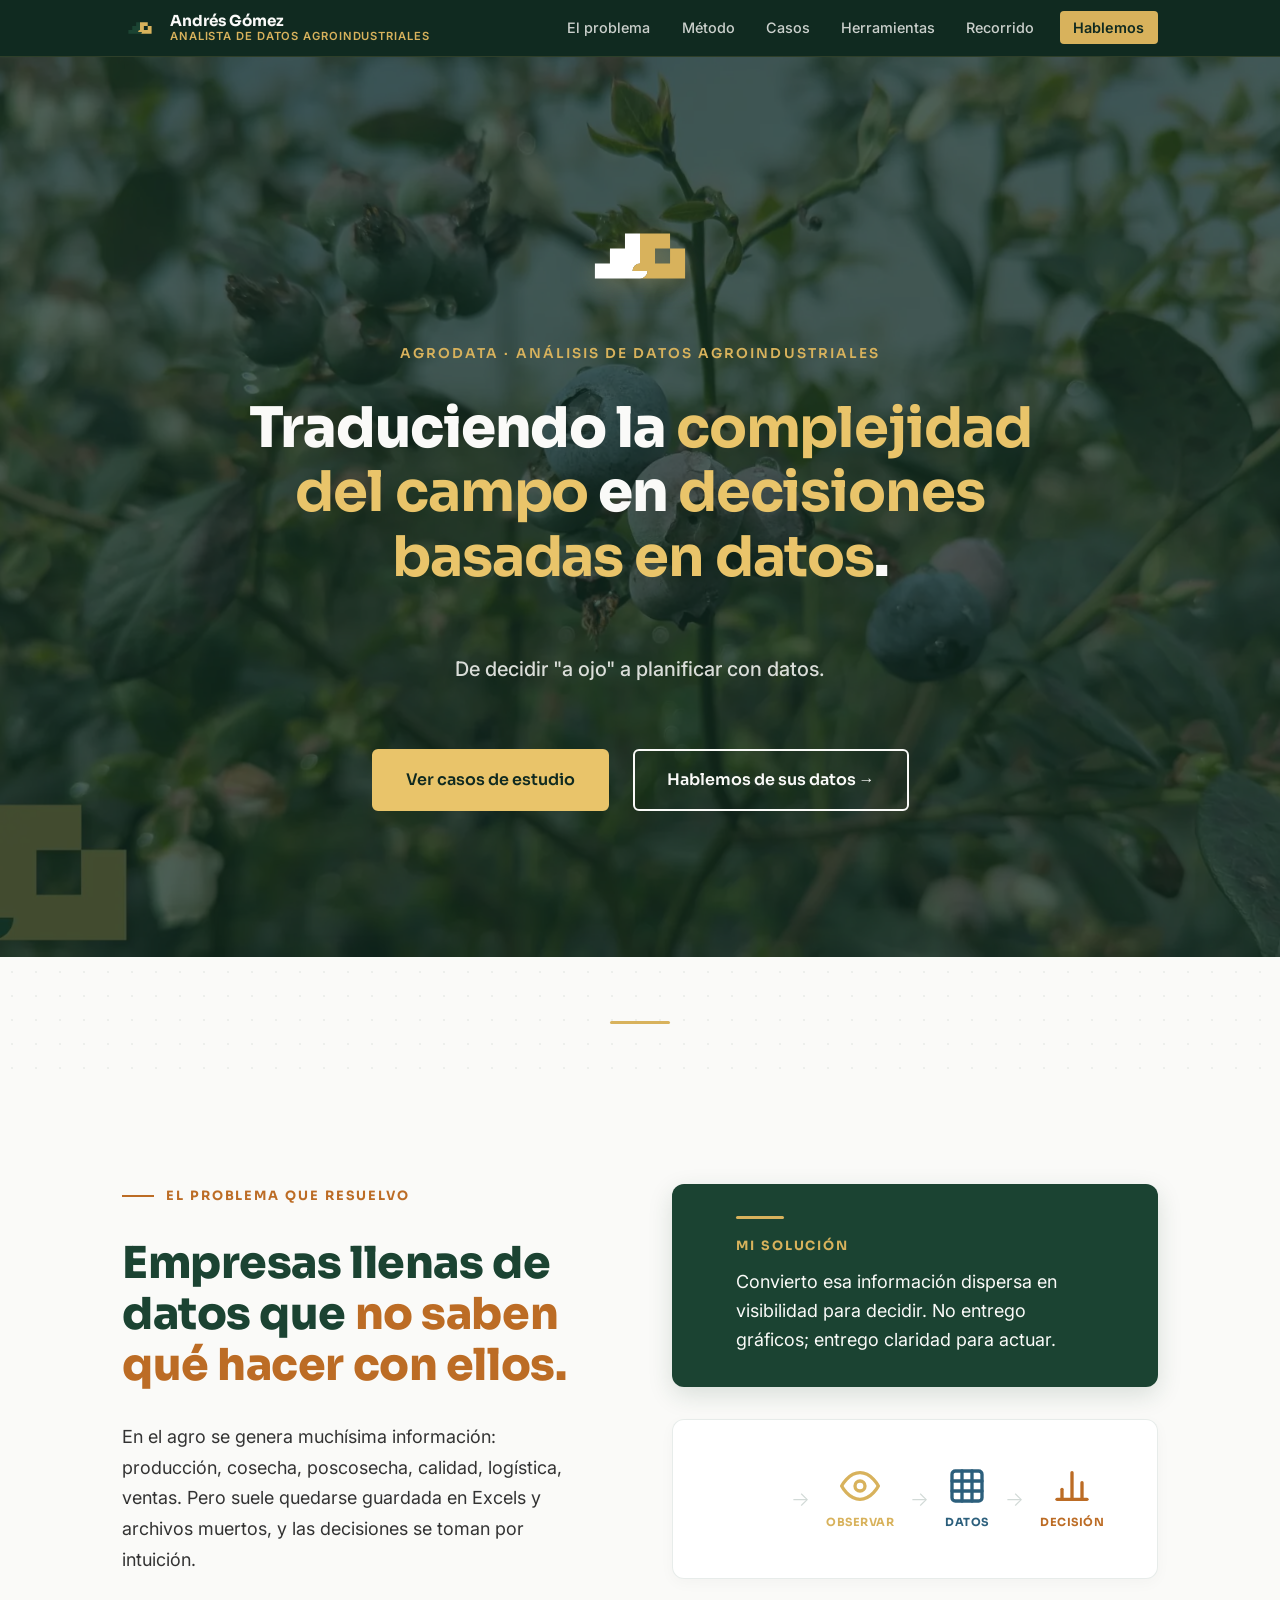
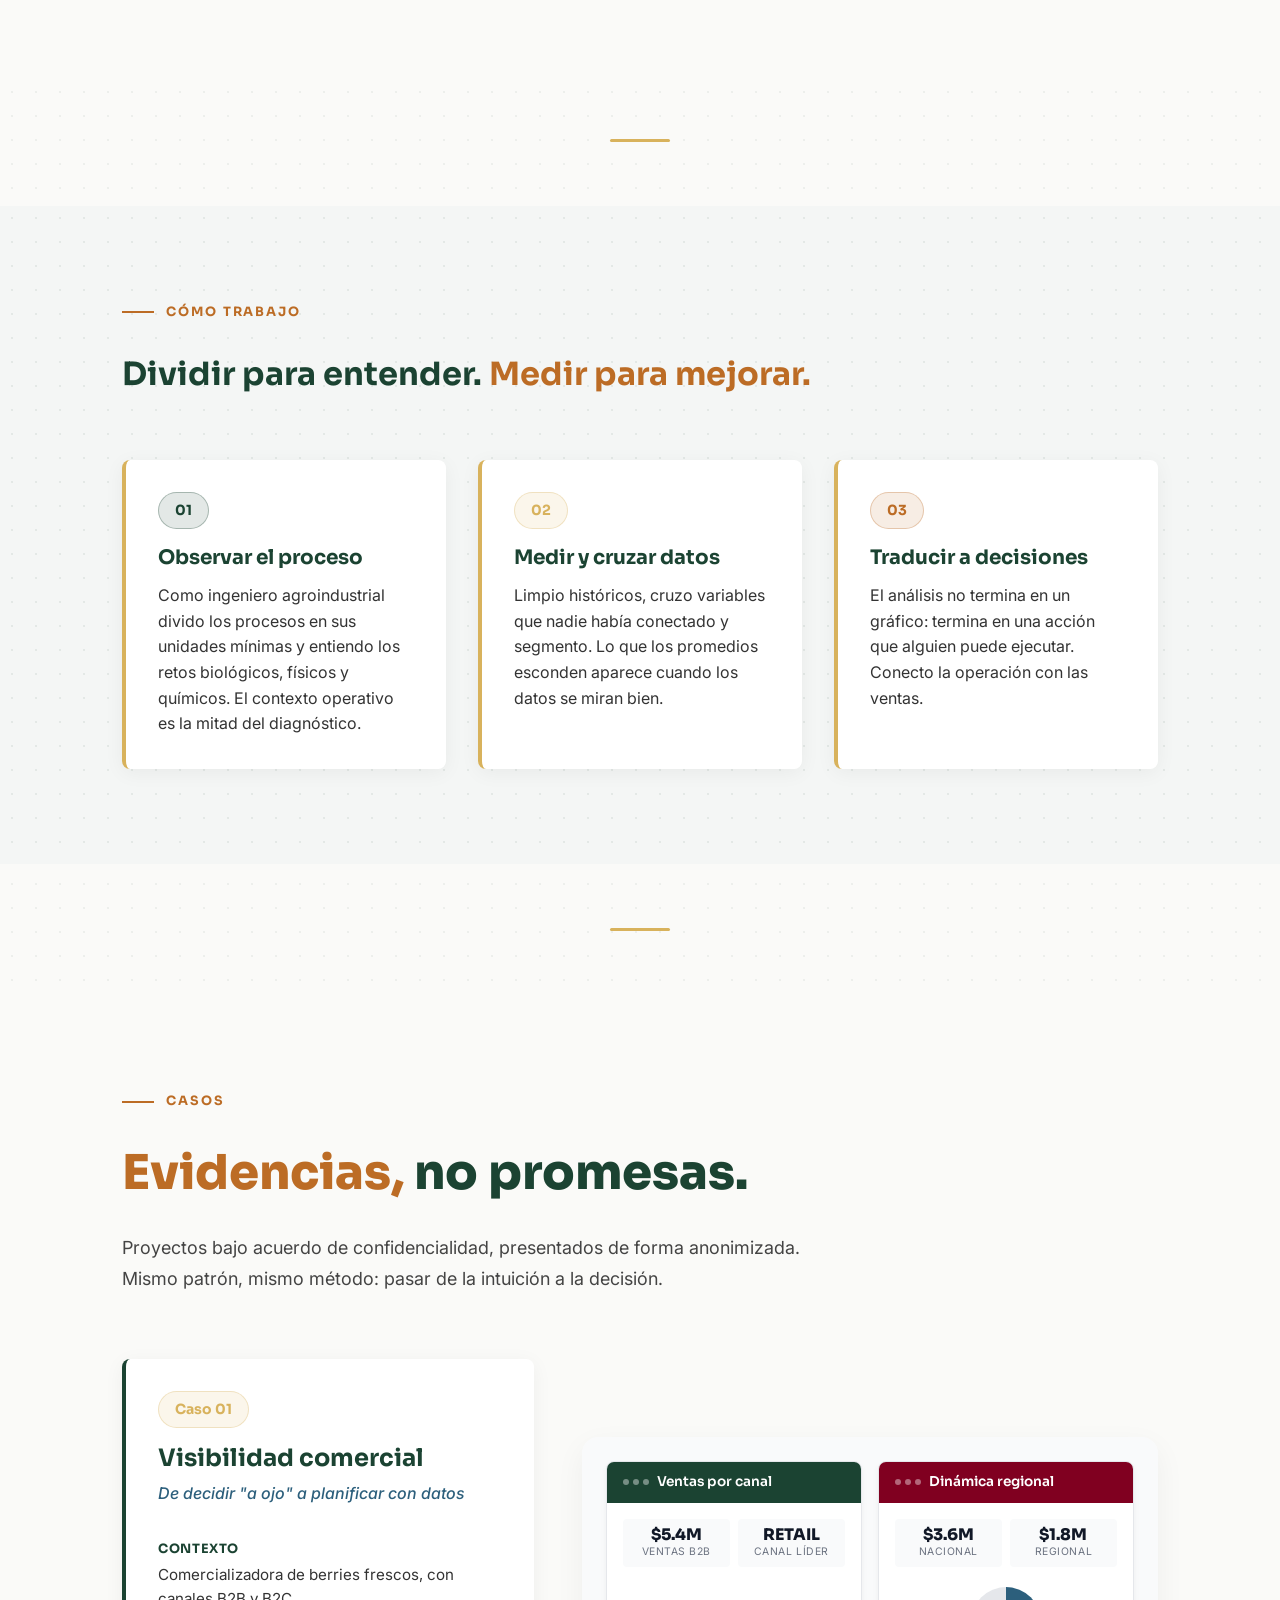
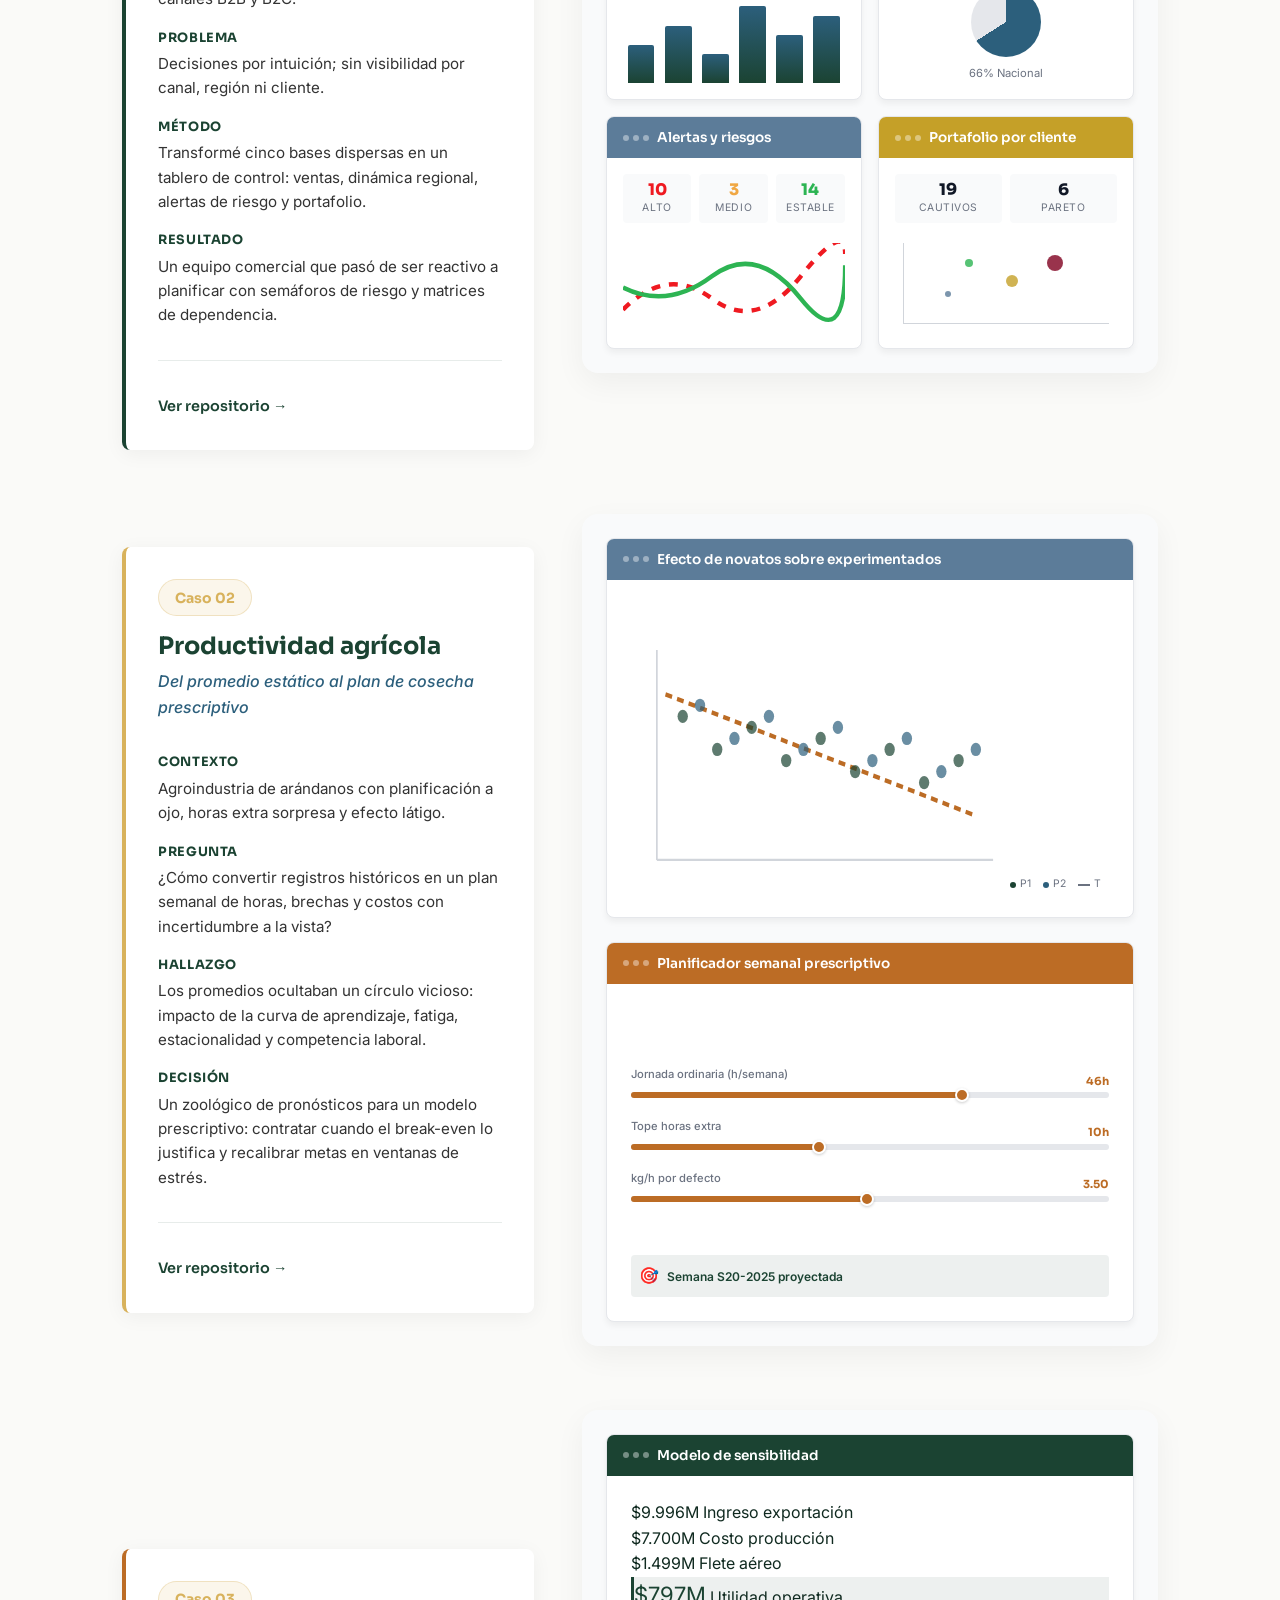
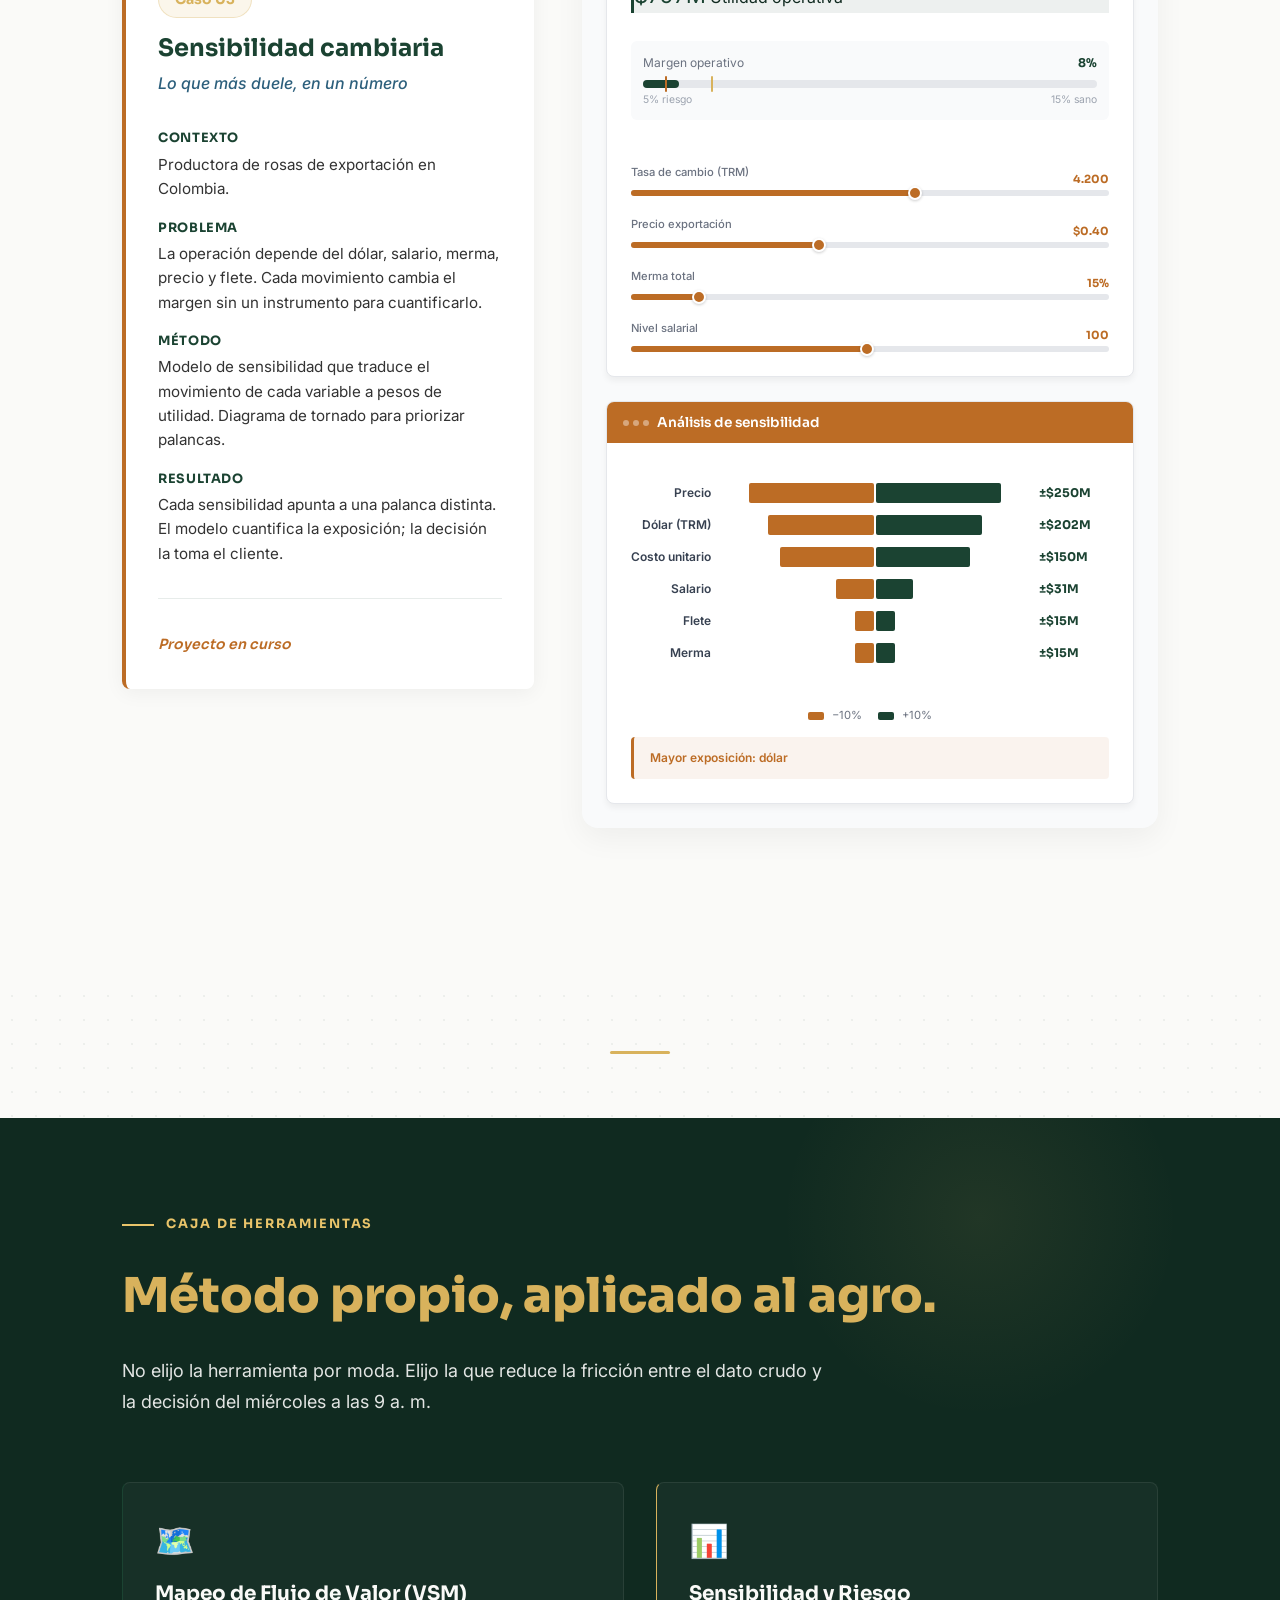
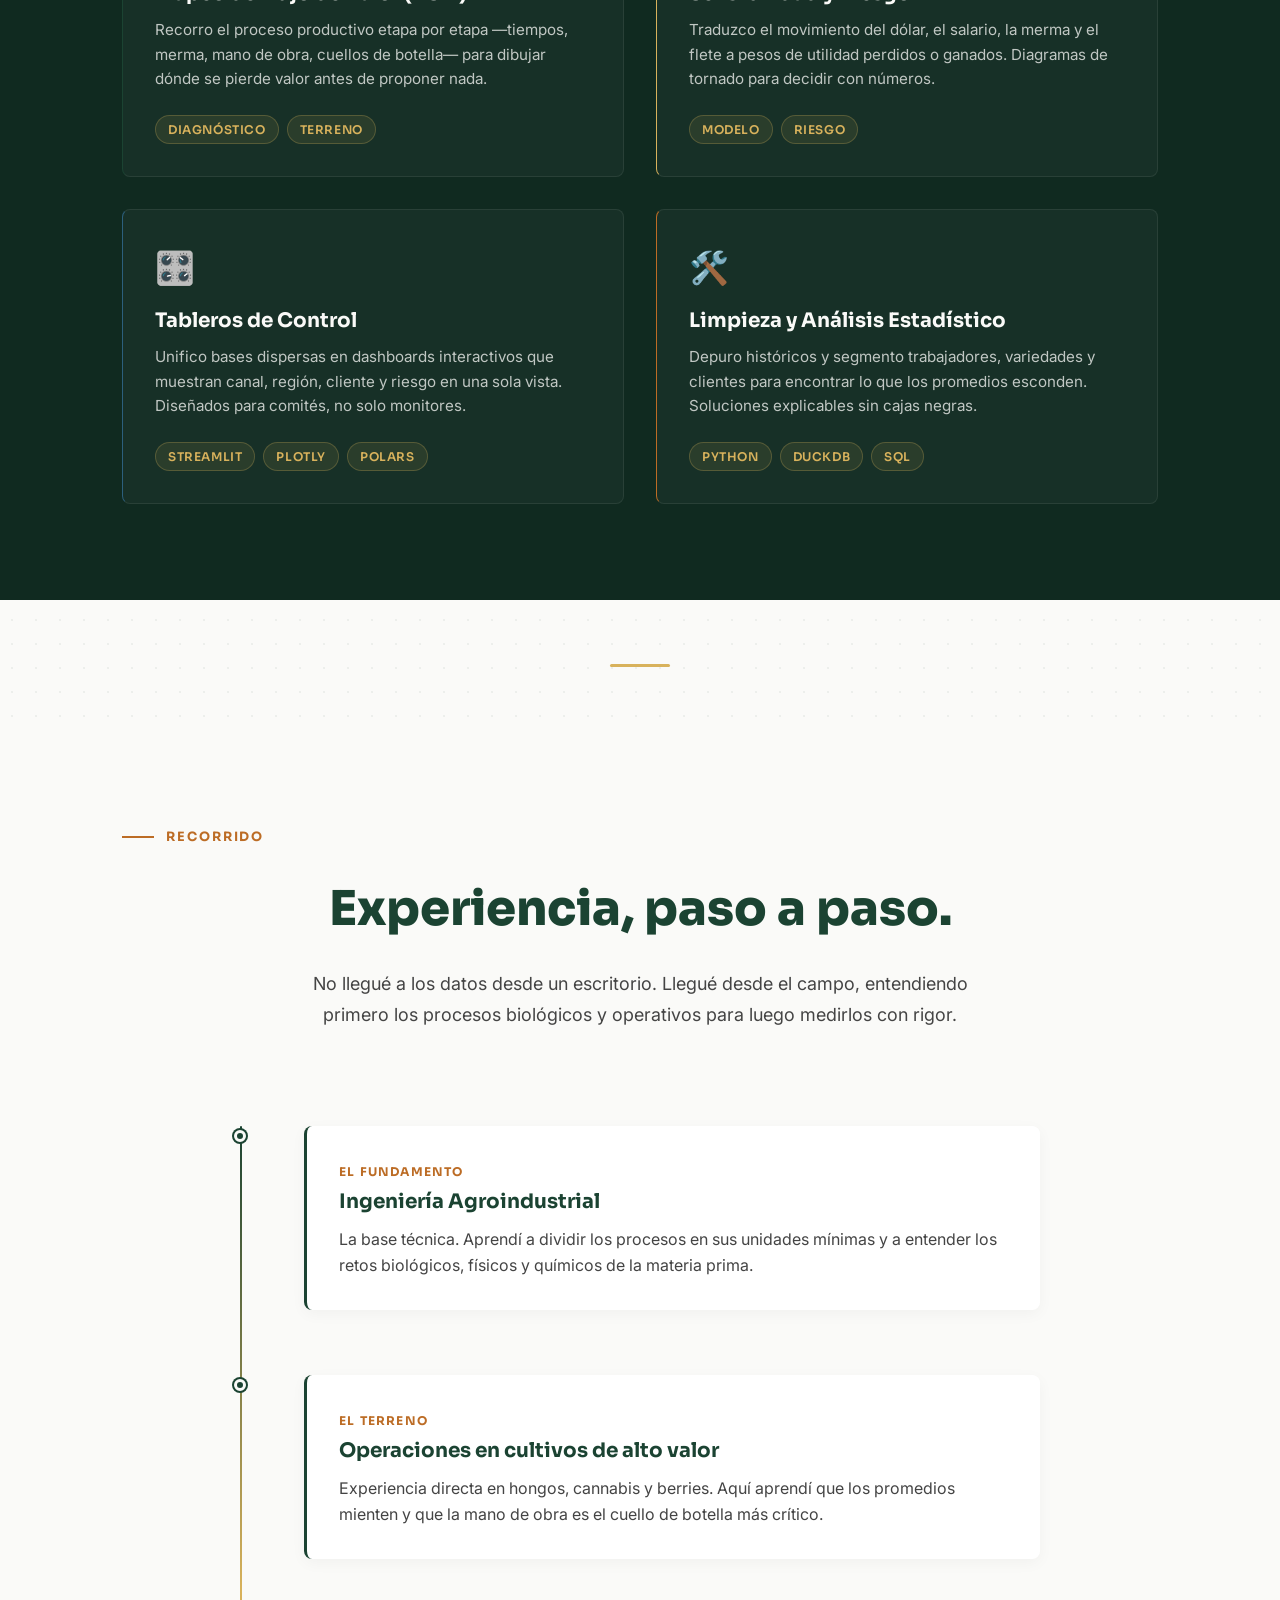
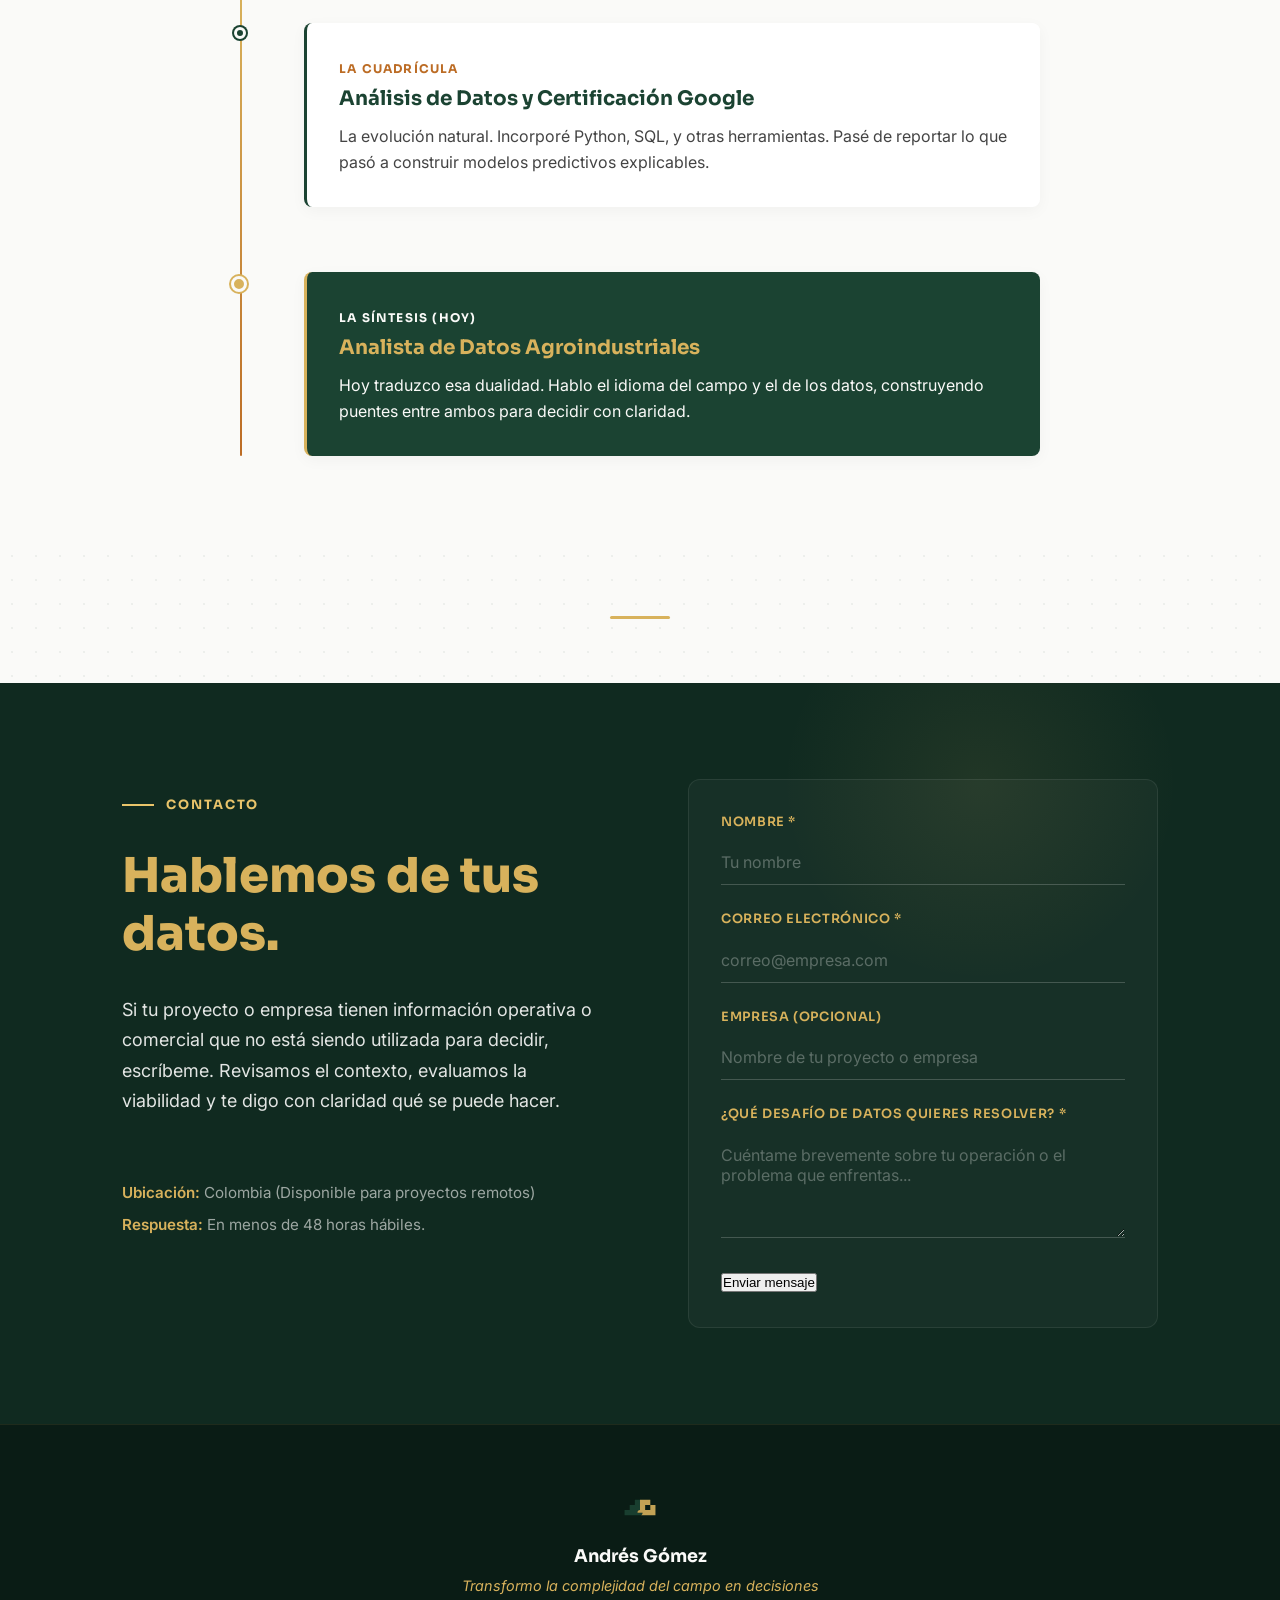
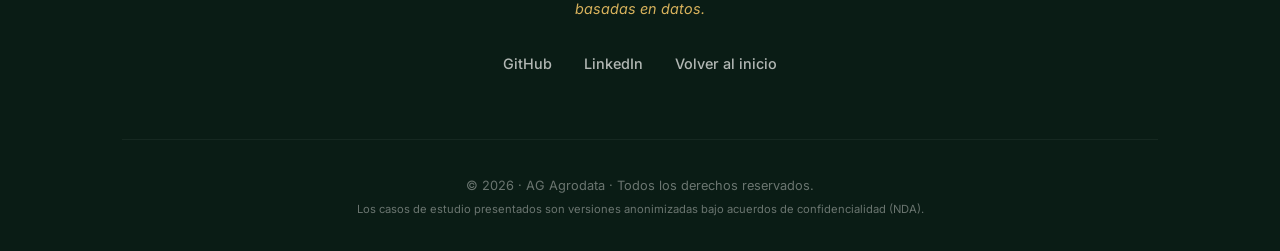
==== index.html @ 9a37b8b4 "Commit inicial: Fontpage AG Agrodata." ====
<!DOCTYPE html>
<html lang="es">
<head>
    <meta charset="UTF-8">
    <meta name="viewport" content="width=device-width, initial-scale=1.0">
    <title>Andrés Gómez · Analista de Datos Agroindustriales</title>
    <meta name="description" content="Transformo la complejidad del campo en decisiones basadas en datos. Portafolio de casos reales en agroindustria bajo NDA.">
    <meta name="author" content="Andrés Gómez">
    <meta name="keywords" content="analista de datos, agroindustria, business intelligence, Colombia, berries, productividad">

    <!-- Open Graph / Social Media -->
    <meta property="og:type" content="website">
    <meta property="og:title" content="Andrés Gómez · Analista de Datos Agroindustriales">
    <meta property="og:description" content="Transformo la complejidad del campo en decisiones basadas en datos.">
    <meta property="og:url" content="https://ag-agrodata.github.io">

    <!-- Canonical URL -->
    <link rel="canonical" href="https://ag-agrodata.github.io">

    <!-- Stylesheets -->
    <link rel="stylesheet" href="css/style.css">
    <link rel="stylesheet" href="css/animations.css">

    <!-- Favicon -->
    <link rel="icon" type="image/svg+xml" href="assets/ag6.svg">

    <!-- Preconnect to external domains -->
    <link rel="preconnect" href="https://fonts.googleapis.com">

    <!-- Structured Data (JSON-LD) -->
    <script type="application/ld+json">
    {
      "@context": "https://schema.org",
      "@type": "Person",
      "name": "Andrés Gómez",
      "jobTitle": "Analista de Datos Agroindustriales",
      "url": "https://ag-agrodata.github.io",
      "sameAs": [
        "https://github.com/ag-agrodata"
      ],
      "address": {
        "@type": "PostalAddress",
        "addressLocality": "Popayán",
        "addressRegion": "Cauca",
        "addressCountry": "CO"
      }
    }
    </script>
</head>
<body>

    <!-- Navegación -->
    <nav class="site-nav" id="site-nav" aria-label="Navegación principal">
      <div class="container nav-container">
        <a href="#" class="nav-brand" aria-label="Andrés Gómez - Inicio">
          <img src="assets/ag6.svg" alt="AG Logo" class="nav-logo" width="36" height="36">
          <div class="nav-brand-text">
            <span class="nav-name">Andrés Gómez</span>
            <span class="nav-role">Analista de Datos Agroindustriales</span>
          </div>
        </a>
        <button class="nav-toggle" id="nav-toggle" aria-label="Abrir menú" aria-expanded="false" aria-controls="nav-links">
          <span class="nav-toggle-bar"></span>
          <span class="nav-toggle-bar"></span>
          <span class="nav-toggle-bar"></span>
        </button>
        <ul class="nav-links" id="nav-links">
          <li><a href="#problema">El problema</a></li>
          <li><a href="#metodo">Método</a></li>
          <li><a href="#casos">Casos</a></li>
          <li><a href="#herramientas">Herramientas</a></li>
          <li><a href="#recorrido">Recorrido</a></li>
          <li><a href="#contacto" class="nav-cta">Hablemos</a></li>
        </ul>
      </div>
    </nav>

    <!-- Hero Section -->
    <header class="hero" role="banner">

      <!-- Fondo: carrusel de imágenes -->
      <div class="hero-bg-carousel">
        <div class="carousel-track">
          <img src="assets/images/1.webp" alt="" class="carousel-slide active">
          <img src="assets/images/2.webp" alt="" class="carousel-slide">
          <img src="assets/images/3.webp" alt="" class="carousel-slide">
        </div>
        <!-- Overlay oscuro para legibilidad -->
        <div class="hero-overlay"></div>
      </div>

      <!-- Contenido del Hero -->
      <div class="container hero-container">
        <img src="assets/ag6-oscuro.svg" alt="AG · Andrés Gómez" class="hero-logo-large fade-in">
        <p class="hero-eyebrow fade-in">AGRODATA · ANÁLISIS DE DATOS AGROINDUSTRIALES</p>
        <h1 class="fade-in">Traduciendo la <em>complejidad del campo</em> en <em>decisiones basadas en datos</em>.</h1>
        <div class="hero-slider fade-in" role="region" aria-label="Frases destacadas">
          <p class="slider-text active">Dividir para entender. Medir para mejorar.</p>
          <p class="slider-text">De decidir "a ojo" a planificar con datos.</p>
          <p class="slider-text">No entrego gráficos; entrego claridad para actuar.</p>
        </div>
        <div class="cta-group fade-in">
          <a href="#casos" class="btn btn-primary">Ver casos de estudio</a>
          <a href="#contacto" class="btn btn-secondary">Hablemos de sus datos →</a>
        </div>
      </div>
    </header>

    <!-- Separador -->
    <div class="section-divider" role="presentation"></div>

    <!-- El Problema -->
    <section id="problema" class="section-problema" aria-labelledby="problema-label">
      <div class="container">
        <div class="problema-seccion1 fade-in">
          <p class="section-label" id="problema-label">El problema que resuelvo</p>
          <h2 class="problema-titulo">Empresas llenas de datos que <span class="text-terracota">no saben qué hacer con ellos.</span></h2>
          <p class="problema-texto">En el agro se genera muchísima información: producción, cosecha, poscosecha, calidad, logística, ventas. Pero suele quedarse guardada en Excels y archivos muertos, y las decisiones se toman por intuición.</p>
        </div>
        <div class="problema-seccion2 fade-in">
          <div class="solucion-card">
            <p class="solucion-label">Mi solución</p>
            <p class="solucion-texto">Convierto esa información dispersa en visibilidad para decidir. No entrego gráficos; entrego claridad para actuar.</p>
          </div>
          <div class="animacion-placeholder" aria-hidden="true">
            <!-- Etapa 1: Campo -->
            <div class="anim-stage anim-stage-1">
              <svg viewBox="0 0 24 24" fill="none" stroke="currentColor" stroke-width="2" stroke-linecap="round" stroke-linejoin="round">
                <path d="M12 22v-9"></path>
                <path d="M12 13c-3 0-5-3-5-7 3 0 5 3 5 7z"></path>
                <path d="M12 13c3 0 5-3 5-7-3 0-5 3-5 7z"></path>
              </svg>
              <span class="anim-label">Campo</span>
            </div>

            <div class="anim-arrow">→</div>

            <!-- Etapa 2: Observar -->
            <div class="anim-stage anim-stage-2">
              <svg viewBox="0 0 24 24" fill="none" stroke="currentColor" stroke-width="2" stroke-linecap="round" stroke-linejoin="round">
                <path d="M1 12s4-8 11-8 11 8 11 8-4 8-11 8-11-8-11-8z"></path>
                <circle cx="12" cy="12" r="3"></circle>
              </svg>
              <span class="anim-label">Observar</span>
            </div>

            <div class="anim-arrow">→</div>

            <!-- Etapa 3: Datos -->
            <div class="anim-stage anim-stage-3">
              <svg viewBox="0 0 24 24" fill="none" stroke="currentColor" stroke-width="2" stroke-linecap="round" stroke-linejoin="round">
                <rect x="3" y="3" width="18" height="18" rx="2" ry="2"></rect>
                <line x1="3" y1="9" x2="21" y2="9"></line>
                <line x1="3" y1="15" x2="21" y2="15"></line>
                <line x1="9" y1="3" x2="9" y2="21"></line>
                <line x1="15" y1="3" x2="15" y2="21"></line>
              </svg>
              <span class="anim-label">Datos</span>
            </div>

            <div class="anim-arrow">→</div>

            <!-- Etapa 4: Decisión -->
            <div class="anim-stage anim-stage-4">
              <svg viewBox="0 0 24 24" fill="none" stroke="currentColor" stroke-width="2" stroke-linecap="round" stroke-linejoin="round">
                <line x1="18" y1="20" x2="18" y2="10"></line>
                <line x1="12" y1="20" x2="12" y2="4"></line>
                <line x1="6" y1="20" x2="6" y2="14"></line>
                <line x1="3" y1="20" x2="21" y2="20"></line>
              </svg>
              <span class="anim-label">Decisión</span>
            </div>
          </div>
          </div>
        </div>
      </div>
    </section>

    <!-- Separador -->
    <div class="section-divider" role="presentation"></div>

    <!-- Método -->
    <section id="metodo" class="section-metodo bg-subtle" aria-labelledby="metodo-label">
      <div class="container">
        <p class="section-label" id="metodo-label">Cómo trabajo</p>
        <h2 class="metodo-subtitulo">
          <span class="text-verde">Dividir para entender.</span>
          <span class="text-terracota">Medir para mejorar.</span>
        </h2>
        <div class="metodo-grid" role="list">
          <article class="metodo-card fade-in" role="listitem">
            <span class="metodo-badge">01</span>
            <h3>Observar el proceso</h3>
            <p>Como ingeniero agroindustrial divido los procesos en sus unidades mínimas y entiendo los retos biológicos, físicos y químicos. El contexto operativo es la mitad del diagnóstico.</p>
          </article>
          <article class="metodo-card fade-in" role="listitem">
            <span class="metodo-badge">02</span>
            <h3>Medir y cruzar datos</h3>
            <p>Limpio históricos, cruzo variables que nadie había conectado y segmento. Lo que los promedios esconden aparece cuando los datos se miran bien.</p>
          </article>
          <article class="metodo-card fade-in" role="listitem">
            <span class="metodo-badge">03</span>
            <h3>Traducir a decisiones</h3>
            <p>El análisis no termina en un gráfico: termina en una acción que alguien puede ejecutar. Conecto la operación con las ventas.</p>
          </article>
        </div>
      </div>
    </section>

    <!-- Separador -->
    <div class="section-divider" role="presentation"></div>

    <!-- Casos -->
    <section id="casos" class="section-casos" aria-labelledby="casos-label">
      <div class="container">

        <p class="section-label" id="casos-label">Casos</p>
        <h2 class="casos-titulo fade-in">
          <span class="text-terracota">Evidencias,</span> <span class="text-verde">no promesas.</span>
        </h2>
        <p class="casos-subtitulo fade-in">
          Proyectos bajo acuerdo de confidencialidad, presentados de forma anonimizada.
          Mismo patrón, mismo método: pasar de la intuición a la decisión.
        </p>

        <!-- CASO 1: Visibilidad Comercial -->
        <article class="caso-row fade-in" aria-labelledby="caso1-titulo">
          <div class="caso-card caso-comercial">
            <span class="caso-badge">Caso 01</span>
            <h3 id="caso1-titulo">Visibilidad comercial</h3>
            <p class="caso-tagline">De decidir "a ojo" a planificar con datos</p>
            <div class="caso-body">
              <div class="caso-field"><strong>Contexto</strong><p>Comercializadora de berries frescos, con canales B2B y B2C.</p></div>
              <div class="caso-field"><strong>Problema</strong><p>Decisiones por intuición; sin visibilidad por canal, región ni cliente.</p></div>
              <div class="caso-field"><strong>Método</strong><p>Transformé cinco bases dispersas en un tablero de control: ventas, dinámica regional, alertas de riesgo y portafolio.</p></div>
              <div class="caso-field"><strong>Resultado</strong><p>Un equipo comercial que pasó de ser reactivo a planificar con semáforos de riesgo y matrices de dependencia.</p></div>
            </div>
            <div class="caso-footer">
              <a href="https://github.com/ag-agrodata/berries-dashboard" class="caso-link" target="_blank" rel="noopener noreferrer">Ver repositorio →</a>
            </div>
          </div>

          <div class="caso-visual" aria-hidden="true">
            <div class="mockup-grid-2x2">
              <!-- Panel 1: Ventas por canal -->
              <div class="mockup-panel">
                <div class="mockup-header" style="background: #1B4332;">
                  <span class="window-dots"><span></span><span></span><span></span></span>
                  Ventas por canal
                </div>
                <div class="mockup-body">
                  <div class="mini-kpis">
                    <div class="mini-kpi"><span class="val">$5.4M</span><span class="lbl">Ventas B2B</span></div>
                    <div class="mini-kpi"><span class="val">RETAIL</span><span class="lbl">Canal líder</span></div>
                  </div>
                  <div class="css-chart bars">
                    <div class="bar" style="height: 40%;"></div>
                    <div class="bar" style="height: 60%;"></div>
                    <div class="bar" style="height: 30%;"></div>
                    <div class="bar" style="height: 80%;"></div>
                    <div class="bar" style="height: 50%;"></div>
                    <div class="bar" style="height: 70%;"></div>
                  </div>
                </div>
              </div>

              <!-- Panel 2: Dinámica Regional -->
              <div class="mockup-panel">
                <div class="mockup-header" style="background: #800020;">
                  <span class="window-dots"><span></span><span></span><span></span></span>
                  Dinámica regional
                </div>
                <div class="mockup-body">
                  <div class="mini-kpis">
                    <div class="mini-kpi"><span class="val">$3.6M</span><span class="lbl">Nacional</span></div>
                    <div class="mini-kpi"><span class="val">$1.8M</span><span class="lbl">Regional</span></div>
                  </div>
                  <div class="css-chart donut">
                    <div class="donut-chart" style="background: conic-gradient(#2C5F7C 0% 66%, #E5E7EB 66% 100%);"></div>
                    <span class="donut-label">66% Nacional</span>
                  </div>
                </div>
              </div>

              <!-- Panel 3: Alertas y Riesgos -->
              <div class="mockup-panel">
                <div class="mockup-header" style="background: #5C7C99;">
                  <span class="window-dots"><span></span><span></span><span></span></span>
                  Alertas y riesgos
                </div>
                <div class="mockup-body">
                  <div class="mini-kpis semaforo-mini">
                    <div class="mini-kpi risk-high"><span class="val">10</span><span class="lbl">Alto</span></div>
                    <div class="mini-kpi risk-med"><span class="val">3</span><span class="lbl">Medio</span></div>
                    <div class="mini-kpi risk-ok"><span class="val">14</span><span class="lbl">Estable</span></div>
                  </div>
                  <div class="css-chart lines">
                    <svg viewBox="0 0 100 40" preserveAspectRatio="none">
                      <path d="M0,30 Q20,10 40,25 T80,15 T100,5" fill="none" stroke="#EF1A21" stroke-width="2" stroke-dasharray="4"/>
                      <path d="M0,20 Q20,30 40,15 T80,25 T100,10" fill="none" stroke="#2DB453" stroke-width="2"/>
                    </svg>
                  </div>
                </div>
              </div>

              <!-- Panel 4: Portafolio -->
              <div class="mockup-panel">
                <div class="mockup-header" style="background: #C5A028;">
                  <span class="window-dots"><span></span><span></span><span></span></span>
                  Portafolio por cliente
                </div>
                <div class="mockup-body">
                  <div class="mini-kpis">
                    <div class="mini-kpi"><span class="val">19</span><span class="lbl">Cautivos</span></div>
                    <div class="mini-kpi"><span class="val">6</span><span class="lbl">Pareto</span></div>
                  </div>
                  <div class="css-chart scatter">
                    <div class="dot" style="top: 20%; left: 30%; width: 8px; height: 8px; background: #2DB453;"></div>
                    <div class="dot" style="top: 40%; left: 50%; width: 12px; height: 12px; background: #C5A028;"></div>
                    <div class="dot" style="top: 15%; left: 70%; width: 16px; height: 16px; background: #800020;"></div>
                    <div class="dot" style="top: 60%; left: 20%; width: 6px; height: 6px; background: #5C7C99;"></div>
                    <div class="scatter-axis x"></div>
                    <div class="scatter-axis y"></div>
                  </div>
                </div>
              </div>
            </div>
          </div>
        </article>

        <!-- CASO 2: Productividad Agrícola -->
        <article class="caso-row fade-in" aria-labelledby="caso2-titulo">
          <div class="caso-card caso-operativo">
            <span class="caso-badge">Caso 02</span>
            <h3 id="caso2-titulo">Productividad agrícola</h3>
            <p class="caso-tagline">Del promedio estático al plan de cosecha prescriptivo</p>
            <div class="caso-body">
              <div class="caso-field"><strong>Contexto</strong><p>Agroindustria de arándanos con planificación a ojo, horas extra sorpresa y efecto látigo.</p></div>
              <div class="caso-field"><strong>Pregunta</strong><p>¿Cómo convertir registros históricos en un plan semanal de horas, brechas y costos con incertidumbre a la vista?</p></div>
              <div class="caso-field"><strong>Hallazgo</strong><p>Los promedios ocultaban un círculo vicioso: impacto de la curva de aprendizaje, fatiga, estacionalidad y competencia laboral.</p></div>
              <div class="caso-field"><strong>Decisión</strong><p>Un zoológico de pronósticos para un modelo prescriptivo: contratar cuando el break-even lo justifica y recalibrar metas en ventanas de estrés.</p></div>
            </div>
            <div class="caso-footer">
              <a href="https://github.com/ag-agrodata/cosecha-public" class="caso-link" target="_blank" rel="noopener noreferrer">Ver repositorio →</a>
            </div>
          </div>

          <div class="caso-visual" aria-hidden="true">
            <div class="mockup-grid-1x2">
              <!-- Panel 1: Efecto Crowding -->
              <div class="mockup-panel">
                <div class="mockup-header" style="background: #5C7C99;">
                  <span class="window-dots"><span></span><span></span><span></span></span>
                  Efecto de novatos sobre experimentados
                </div>
                <div class="mockup-body">
                  <div class="css-chart scatter-trend">
                    <svg viewBox="0 0 220 120" preserveAspectRatio="none">
                      <line x1="15" y1="105" x2="210" y2="105" stroke="#d1d5db" stroke-width="1"/>
                      <line x1="15" y1="10" x2="15" y2="105" stroke="#d1d5db" stroke-width="1"/>
                      <line x1="20" y1="30" x2="200" y2="85" stroke="#BC6C25" stroke-width="2" stroke-dasharray="4,3"/>
                      <!-- Puntos simplificados para rendimiento -->
                      <g opacity="0.7">
                        <circle cx="30" cy="40" r="3" fill="#1B4332"/>
                        <circle cx="50" cy="55" r="3" fill="#1B4332"/>
                        <circle cx="70" cy="45" r="3" fill="#1B4332"/>
                        <circle cx="90" cy="60" r="3" fill="#1B4332"/>
                        <circle cx="110" cy="50" r="3" fill="#1B4332"/>
                        <circle cx="130" cy="65" r="3" fill="#1B4332"/>
                        <circle cx="150" cy="55" r="3" fill="#1B4332"/>
                        <circle cx="170" cy="70" r="3" fill="#1B4332"/>
                        <circle cx="190" cy="60" r="3" fill="#1B4332"/>
                        <circle cx="40" cy="35" r="3" fill="#2C5F7C"/>
                        <circle cx="60" cy="50" r="3" fill="#2C5F7C"/>
                        <circle cx="80" cy="40" r="3" fill="#2C5F7C"/>
                        <circle cx="100" cy="55" r="3" fill="#2C5F7C"/>
                        <circle cx="120" cy="45" r="3" fill="#2C5F7C"/>
                        <circle cx="140" cy="60" r="3" fill="#2C5F7C"/>
                        <circle cx="160" cy="50" r="3" fill="#2C5F7C"/>
                        <circle cx="180" cy="65" r="3" fill="#2C5F7C"/>
                        <circle cx="200" cy="55" r="3" fill="#2C5F7C"/>
                      </g>
                    </svg>
                    <div class="chart-legend legend-right">
                      <span class="legend-item"><span class="legend-dot" style="background: #1B4332;"></span>P1</span>
                      <span class="legend-item"><span class="legend-dot" style="background: #2C5F7C;"></span>P2</span>
                      <span class="legend-item"><span class="legend-line dashed" style="background: #BC6C25;"></span>T</span>
                    </div>
                  </div>
                </div>
              </div>

              <!-- Panel 2: Planificador -->
              <div class="mockup-panel">
                <div class="mockup-header" style="background: #BC6C25;">
                  <span class="window-dots"><span></span><span></span><span></span></span>
                  Planificador semanal prescriptivo
                </div>
                <div class="mockup-body">
                  <div class="slider-group">
                    <div class="slider-item">
                      <span class="slider-label">Jornada ordinaria (h/semana)</span>
                      <div class="slider-track">
                        <div class="slider-fill" style="width: 70%;"></div>
                        <span class="slider-value">46h</span>
                      </div>
                    </div>
                    <div class="slider-item">
                      <span class="slider-label">Tope horas extra</span>
                      <div class="slider-track">
                        <div class="slider-fill" style="width: 40%;"></div>
                        <span class="slider-value">10h</span>
                      </div>
                    </div>
                    <div class="slider-item">
                      <span class="slider-label">kg/h por defecto</span>
                      <div class="slider-track">
                        <div class="slider-fill" style="width: 50%;"></div>
                        <span class="slider-value">3.50</span>
                      </div>
                    </div>
                  </div>
                  <div class="mini-alert">
                    <span class="alert-icon">🎯</span>
                    <span class="alert-text">Semana S20-2025 proyectada</span>
                  </div>
                </div>
              </div>
            </div>
          </div>
        </article>

        <!-- CASO 3: Sensibilidad Cambiaria -->
        <article class="caso-row fade-in" aria-labelledby="caso3-titulo">
          <div class="caso-card caso-modelo">
            <span class="caso-badge">Caso 03</span>
            <h3 id="caso3-titulo">Sensibilidad cambiaria</h3>
            <p class="caso-tagline">Lo que más duele, en un número</p>
            <div class="caso-body">
              <div class="caso-field"><strong>Contexto</strong><p>Productora de rosas de exportación en Colombia.</p></div>
              <div class="caso-field"><strong>Problema</strong><p>La operación depende del dólar, salario, merma, precio y flete. Cada movimiento cambia el margen sin un instrumento para cuantificarlo.</p></div>
              <div class="caso-field"><strong>Método</strong><p>Modelo de sensibilidad que traduce el movimiento de cada variable a pesos de utilidad. Diagrama de tornado para priorizar palancas.</p></div>
              <div class="caso-field"><strong>Resultado</strong><p>Cada sensibilidad apunta a una palanca distinta. El modelo cuantifica la exposición; la decisión la toma el cliente.</p></div>
            </div>
            <div class="caso-footer">
              <span class="caso-status">Proyecto en curso</span>
            </div>
          </div>

          <div class="caso-visual" aria-hidden="true">
            <div class="mockup-grid-1x2">
              <!-- Panel 1: Supuestos -->
              <div class="mockup-panel">
                <div class="mockup-header" style="background: #1B4332;">
                  <span class="window-dots"><span></span><span></span><span></span></span>
                  Modelo de sensibilidad
                </div>
                <div class="mockup-body">
                  <div class="kpi-grid-mini">
                    <div class="kpi-mini">
                      <span class="kpi-mini-val">$9.996M</span>
                      <span class="kpi-mini-lbl">Ingreso exportación</span>
                    </div>
                    <div class="kpi-mini">
                      <span class="kpi-mini-val">$7.700M</span>
                      <span class="kpi-mini-lbl">Costo producción</span>
                    </div>
                    <div class="kpi-mini">
                      <span class="kpi-mini-val">$1.499M</span>
                      <span class="kpi-mini-lbl">Flete aéreo</span>
                    </div>
                    <div class="kpi-mini kpi-highlight">
                      <span class="kpi-mini-val">$797M</span>
                      <span class="kpi-mini-lbl">Utilidad operativa</span>
                    </div>
                  </div>
                  <div class="margin-bar-container">
                    <div class="margin-label">
                      <span>Margen operativo</span>
                      <span class="margin-value">8%</span>
                    </div>
                    <div class="margin-bar">
                      <div class="margin-fill" style="width: 8%;"></div>
                      <div class="margin-threshold risk" style="left: 5%;"></div>
                      <div class="margin-threshold healthy" style="left: 15%;"></div>
                    </div>
                    <div class="margin-legend">
                      <span>5% riesgo</span>
                      <span>15% sano</span>
                    </div>
                  </div>
                  <div class="slider-group">
                    <div class="slider-item">
                      <span class="slider-label">Tasa de cambio (TRM)</span>
                      <div class="slider-track">
                        <div class="slider-fill" style="width: 60%;"></div>
                        <span class="slider-value">4.200</span>
                      </div>
                    </div>
                    <div class="slider-item">
                      <span class="slider-label">Precio exportación</span>
                      <div class="slider-track">
                        <div class="slider-fill" style="width: 40%;"></div>
                        <span class="slider-value">$0.40</span>
                      </div>
                    </div>
                    <div class="slider-item">
                      <span class="slider-label">Merma total</span>
                      <div class="slider-track">
                        <div class="slider-fill" style="width: 15%;"></div>
                        <span class="slider-value">15%</span>
                      </div>
                    </div>
                    <div class="slider-item">
                      <span class="slider-label">Nivel salarial</span>
                      <div class="slider-track">
                        <div class="slider-fill" style="width: 50%;"></div>
                        <span class="slider-value">100</span>
                      </div>
                    </div>
                  </div>
                </div>
              </div>

              <!-- Panel 2: Diagrama de Tornado -->
              <div class="mockup-panel">
                <div class="mockup-header" style="background: #BC6C25;">
                  <span class="window-dots"><span></span><span></span><span></span></span>
                  Análisis de sensibilidad
                </div>
                <div class="mockup-body">
                  <div class="tornado-chart">
                    <div class="tornado-row">
                      <span class="tornado-label">Precio</span>
                      <div class="tornado-bars">
                        <div class="tornado-bar negative" style="width: 40%;"></div>
                        <div class="tornado-bar positive" style="width: 40%;"></div>
                      </div>
                      <span class="tornado-value">±$250M</span>
                    </div>
                    <div class="tornado-row">
                      <span class="tornado-label">Dólar (TRM)</span>
                      <div class="tornado-bars">
                        <div class="tornado-bar negative" style="width: 34%;"></div>
                        <div class="tornado-bar positive" style="width: 34%;"></div>
                      </div>
                      <span class="tornado-value">±$202M</span>
                    </div>
                    <div class="tornado-row">
                      <span class="tornado-label">Costo unitario</span>
                      <div class="tornado-bars">
                        <div class="tornado-bar negative" style="width: 30%;"></div>
                        <div class="tornado-bar positive" style="width: 30%;"></div>
                      </div>
                      <span class="tornado-value">±$150M</span>
                    </div>
                    <div class="tornado-row">
                      <span class="tornado-label">Salario</span>
                      <div class="tornado-bars">
                        <div class="tornado-bar negative" style="width: 12%;"></div>
                        <div class="tornado-bar positive" style="width: 12%;"></div>
                      </div>
                      <span class="tornado-value">±$31M</span>
                    </div>
                    <div class="tornado-row">
                      <span class="tornado-label">Flete</span>
                      <div class="tornado-bars">
                        <div class="tornado-bar negative" style="width: 6%;"></div>
                        <div class="tornado-bar positive" style="width: 6%;"></div>
                      </div>
                      <span class="tornado-value">±$15M</span>
                    </div>
                    <div class="tornado-row">
                      <span class="tornado-label">Merma</span>
                      <div class="tornado-bars">
                        <div class="tornado-bar negative" style="width: 6%;"></div>
                        <div class="tornado-bar positive" style="width: 6%;"></div>
                      </div>
                      <span class="tornado-value">±$15M</span>
                    </div>
                  </div>
                  <div class="tornado-legend">
                    <span class="legend-item"><span class="legend-bar negative"></span>−10%</span>
                    <span class="legend-item"><span class="legend-bar positive"></span>+10%</span>
                  </div>
                  <div class="mini-alert alert-terracota">
                    <span class="alert-icon">️</span>
                    <span class="alert-text">Mayor exposición: dólar</span>
                  </div>
                </div>
              </div>
            </div>
          </div>
        </article>

      </div>
    </section>

    <!-- Separador -->
    <div class="section-divider" role="presentation"></div>

    <!-- HERRAMIENTAS -->
    <section id="herramientas" class="section-herramientas section-dark" aria-labelledby="herramientas-label">
      <div class="container">
        <p class="section-label" id="herramientas-label">Caja de herramientas</p>
        <h2 class="herramientas-titulo fade-in">Método propio, aplicado al agro.</h2>
        <p class="herramientas-subtitulo fade-in">No elijo la herramienta por moda. Elijo la que reduce la fricción entre el dato crudo y la decisión del miércoles a las 9 a. m.</p>

        <div class="herramientas-grid" role="list">
          <article class="herramienta-card fade-in" style="border-left-color: var(--verde);" role="listitem">
            <div class="herramienta-icon" aria-hidden="true">🗺️</div>
            <h3>Mapeo de Flujo de Valor (VSM)</h3>
            <p>Recorro el proceso productivo etapa por etapa —tiempos, merma, mano de obra, cuellos de botella— para dibujar dónde se pierde valor antes de proponer nada.</p>
            <div class="tech-tags">
              <span class="tag">Diagnóstico</span>
              <span class="tag">Terreno</span>
            </div>
          </article>

          <article class="herramienta-card fade-in" style="border-left-color: var(--dorado);" role="listitem">
            <div class="herramienta-icon" aria-hidden="true">️📊</div>
            <h3>Sensibilidad y Riesgo</h3>
            <p>Traduzco el movimiento del dólar, el salario, la merma y el flete a pesos de utilidad perdidos o ganados. Diagramas de tornado para decidir con números.</p>
            <div class="tech-tags">
              <span class="tag">Modelo</span>
              <span class="tag">Riesgo</span>
            </div>
          </article>

          <article class="herramienta-card fade-in" style="border-left-color: var(--azul);" role="listitem">
            <div class="herramienta-icon" aria-hidden="true">🎛️</div>
            <h3>Tableros de Control</h3>
            <p>Unifico bases dispersas en dashboards interactivos que muestran canal, región, cliente y riesgo en una sola vista. Diseñados para comités, no solo monitores.</p>
            <div class="tech-tags">
              <span class="tag">Streamlit</span>
              <span class="tag">Plotly</span>
              <span class="tag">Polars</span>
            </div>
          </article>

          <article class="herramienta-card fade-in" style="border-left-color: var(--terracota);" role="listitem">
            <div class="herramienta-icon" aria-hidden="true">🛠️</div>
            <h3>Limpieza y Análisis Estadístico</h3>
            <p>Depuro históricos y segmento trabajadores, variedades y clientes para encontrar lo que los promedios esconden. Soluciones explicables sin cajas negras.</p>
            <div class="tech-tags">
              <span class="tag">Python</span>
              <span class="tag">DuckDB</span>
              <span class="tag">SQL</span>
            </div>
          </article>
        </div>
      </div>
    </section>

    <!-- Separador -->
    <div class="section-divider" role="presentation"></div>

    <!-- Recorrido -->
    <section id="recorrido" class="section-recorrido" aria-labelledby="recorrido-label">
      <div class="container">
        <p class="section-label" id="recorrido-label">Recorrido</p>
        <h2 class="recorrido-titulo fade-in">Experiencia, paso a paso.</h2>
        <p class="recorrido-subtitulo fade-in">
          No llegué a los datos desde un escritorio. Llegué desde el campo, entendiendo primero los procesos biológicos y operativos para luego medirlos con rigor.
        </p>

        <div class="timeline" role="list">
          <article class="timeline-item fade-in" role="listitem">
            <div class="timeline-marker" aria-hidden="true"></div>
            <div class="timeline-content">
              <span class="timeline-year">El Fundamento</span>
              <h3>Ingeniería Agroindustrial</h3>
              <p>La base técnica. Aprendí a dividir los procesos en sus unidades mínimas y a entender los retos biológicos, físicos y químicos de la materia prima.</p>
            </div>
          </article>

          <article class="timeline-item fade-in" role="listitem">
            <div class="timeline-marker" aria-hidden="true"></div>
            <div class="timeline-content">
              <span class="timeline-year">El Terreno</span>
              <h3>Operaciones en cultivos de alto valor</h3>
              <p>Experiencia directa en hongos, cannabis y berries. Aquí aprendí que los promedios mienten y que la mano de obra es el cuello de botella más crítico.</p>
            </div>
          </article>

          <article class="timeline-item fade-in" role="listitem">
            <div class="timeline-marker" aria-hidden="true"></div>
            <div class="timeline-content">
              <span class="timeline-year">La Cuadrícula</span>
              <h3>Análisis de Datos y Certificación Google</h3>
              <p>La evolución natural. Incorporé Python, SQL, y otras herramientas. Pasé de reportar lo que pasó a construir modelos predictivos explicables.</p>
            </div>
          </article>

          <article class="timeline-item fade-in" role="listitem">
            <div class="timeline-marker marker-gold" aria-hidden="true"></div>
            <div class="timeline-content content-highlight">
              <span class="timeline-year">La Síntesis (Hoy)</span>
              <h3>Analista de Datos Agroindustriales</h3>
              <p>Hoy traduzco esa dualidad. Hablo el idioma del campo y el de los datos, construyendo puentes entre ambos para decidir con claridad.</p>
            </div>
          </article>
        </div>
      </div>
    </section>

    <!-- Separador -->
    <div class="section-divider" role="presentation"></div>

    <!-- Contacto -->
    <section id="contacto" class="section-contacto section-dark" aria-labelledby="contacto-label">
      <div class="container contacto-container">
        <div class="contacto-info fade-in">
          <p class="section-label" id="contacto-label">Contacto</p>
          <h2 class="contacto-titulo">Hablemos de tus datos.</h2>
          <p class="contacto-texto">
            Si tu proyecto o empresa tienen información operativa o comercial que no está siendo utilizada para decidir, escríbeme. Revisamos el contexto, evaluamos la viabilidad y te digo con claridad qué se puede hacer.
          </p>
          <div class="contacto-datos">
            <p><strong>Ubicación:</strong> Colombia (Disponible para proyectos remotos)</p>
            <p><strong>Respuesta:</strong> En menos de 48 horas hábiles.</p>
          </div>
        </div>

        <div class="contacto-form-wrapper fade-in">
          <form name="contacto" method="POST" data-netlify="true" class="contacto-form" novalidate>
            <input type="hidden" name="form-name" value="contacto">

            <div class="form-group">
              <label for="nombre">Nombre <span aria-label="requerido">*</span></label>
              <input type="text" id="nombre" name="nombre" required placeholder="Tu nombre" autocomplete="name">
            </div>

            <div class="form-group">
              <label for="email">Correo electrónico <span aria-label="requerido">*</span></label>
              <input type="email" id="email" name="email" required placeholder="correo@empresa.com" autocomplete="email">
            </div>

            <div class="form-group">
              <label for="empresa">Empresa (Opcional)</label>
              <input type="text" id="empresa" name="empresa" placeholder="Nombre de tu proyecto o empresa" autocomplete="organization">
            </div>

            <div class="form-group">
              <label for="mensaje">¿Qué desafío de datos quieres resolver? <span aria-label="requerido">*</span></label>
              <textarea id="mensaje" name="mensaje" rows="4" required placeholder="Cuéntame brevemente sobre tu operación o el problema que enfrentas..."></textarea>
            </div>

            <button type="submit" class="btn btn-primary btn-full">Enviar mensaje</button>
          </form>
        </div>
      </div>
    </section>

    <!-- Footer -->
    <footer class="site-footer" role="contentinfo">
      <div class="container footer-container">
        <div class="footer-brand">
          <img src="assets/ag6.svg" alt="AG Logo" class="footer-logo" width="48" height="48" loading="lazy">
          <div class="footer-brand-text">
            <span class="footer-name">Andrés Gómez</span>
            <span class="footer-tagline">Transformo la complejidad del campo en decisiones basadas en datos.</span>
          </div>
        </div>

        <div class="footer-links">
          <a href="https://github.com/ag-agrodata" target="_blank" rel="noopener noreferrer">GitHub</a>
          <a href="#" target="_blank" rel="noopener noreferrer">LinkedIn</a>
          <a href="#site-nav" onclick="window.scrollTo({top: 0, behavior: 'smooth'}); return false;">Volver al inicio</a>
        </div>

        <div class="footer-legal">
          <p>&copy; 2026 · AG Agrodata · Todos los derechos reservados.</p>
          <p class="footer-legal-small">Los casos de estudio presentados son versiones anonimizadas bajo acuerdos de confidencialidad (NDA).</p>
        </div>
      </div>
    </footer>

    <!-- Scripts -->
    <script src="js/main.js" defer></script>

    <!-- Analytics (opcional - descomentar si se usa) -->
    <!-- <script defer src="https://umami.example.com/script.js" data-website-id="xxx"></script> -->

</body>
</html>
---- css/style.css ----
/* ============================================
   1. VARIABLES Y RESET
   ============================================ */
@import url('https://fonts.googleapis.com/css2?family=Inter:wght@400;500;600&family=Sora:wght@600;700;800&display=swap');

:root {
  /* Paleta de Marca */
  --verde: #1B4332;
  --dorado: #D8B25C;
  --terracota: #BC6C25;
  --hueso: #FAFAF8;
  --azul: #2C5F7C;
  --ambar: #E9C46A;
  --negro: #102a20;

  /* Tipografía */
  --font-display: 'Sora', sans-serif;
  --font-body: 'Inter', sans-serif;

  /* Espaciado */
  --space-sm: 1rem;
  --space-md: 2rem;
  --space-lg: 4rem;
  --space-xl: 6rem;
}

* {
  margin: 0;
  padding: 0;
  box-sizing: border-box;
}

body {
  font-family: var(--font-body);
  background-color: var(--hueso);
  color: var(--negro);
  line-height: 1.6;
  -webkit-font-smoothing: antialiased;
  /* Fondo ambient con grilla de puntos sutil */
  background-image: radial-gradient(circle, rgba(27, 67, 50, 0.06) 1px, transparent 1px);
  background-size: 24px 24px;
}

h1, h2, h3, h4 {
  font-family: var(--font-display);
  color: var(--verde);
  line-height: 1.2;
}

h1 { font-size: clamp(2.5rem, 5vw, 4rem); font-weight: 800; }
h2 { font-size: clamp(2rem, 4vw, 3rem); font-weight: 700; margin-bottom: var(--space-md); }
h3 { font-size: 1.5rem; font-weight: 700; color: var(--azul); }

p { margin-bottom: 1.5rem; font-size: 1.125rem; color: #333; }

.container {
  max-width: 1100px;
  margin: 0 auto;
  padding: 0 var(--space-md);
}

/* ============================================
   2. UTILIDADES Y SEPARADORES
   ============================================ */
.text-verde { color: var(--verde); }
.text-terracota { color: var(--terracota); }

.bg-subtle {
  background-color: #F4F6F5;
}

.section-divider {
  width: 60px;
  height: 3px;
  background: var(--dorado);
  margin: var(--space-lg) auto;
  border-radius: 2px;
}

.section-dark .section-divider {
  background: var(--ambar);
}

/* ============================================
   3. NAVEGACIÓN
   ============================================ */
.site-nav {
  position: sticky;
  top: 0;
  z-index: 1000;
  background: var(--negro);
  border-bottom: 1px solid rgba(216, 178, 92, 0.15);
  transition: background 0.3s ease, box-shadow 0.3s ease;
}

.site-nav.scrolled {
  background: rgba(16, 42, 32, 0.97);
  backdrop-filter: blur(8px);
  box-shadow: 0 2px 12px rgba(0, 0, 0, 0.2);
}

.nav-container {
  display: flex;
  justify-content: space-between;
  align-items: center;
  padding: 0.75rem var(--space-md);
}

.nav-brand {
  display: flex;
  align-items: center;
  gap: 0.75rem;
  text-decoration: none;
}

.nav-logo {
  width: 36px;
  height: auto;
}

.nav-brand-text {
  display: flex;
  flex-direction: column;
  line-height: 1.2;
}

.nav-name {
  font-family: var(--font-display);
  font-weight: 700;
  color: var(--hueso);
  font-size: 0.95rem;
}

.nav-role {
  font-size: 0.7rem;
  color: var(--dorado);
  font-weight: 600;
  letter-spacing: 0.08em;
  text-transform: uppercase;
}

.nav-links {
  display: flex;
  align-items: center;
  gap: 0.25rem;
  list-style: none;
  margin: 0;
  padding: 0;
}

.nav-links a {
  text-decoration: none;
  color: rgba(250, 250, 248, 0.8);
  font-size: 0.9rem;
  font-weight: 500;
  padding: 0.5rem 0.85rem;
  border-radius: 4px;
  transition: color 0.2s ease, background 0.2s ease;
}

.nav-links a:hover {
  color: var(--hueso);
  background: rgba(216, 178, 92, 0.1);
}

.nav-cta {
  background: var(--dorado) !important;
  color: var(--negro) !important;
  font-weight: 600 !important;
  margin-left: 0.5rem;
}

.nav-cta:hover {
  background: var(--ambar) !important;
}

.nav-toggle {
  display: none;
  flex-direction: column;
  gap: 5px;
  background: none;
  border: none;
  cursor: pointer;
  padding: 0.5rem;
}

.nav-toggle-bar {
  width: 24px;
  height: 2px;
  background: var(--hueso);
  border-radius: 2px;
  transition: transform 0.3s ease, opacity 0.3s ease;
}

@media (max-width: 900px) {
  .nav-toggle { display: flex; }
  .nav-links {
    position: absolute;
    top: 100%;
    left: 0;
    right: 0;
    flex-direction: column;
    background: var(--negro);
    padding: 1rem var(--space-md);
    border-bottom: 1px solid rgba(216, 178, 92, 0.15);
    gap: 0.25rem;
    transform: translateY(-10px);
    opacity: 0;
    pointer-events: none;
    transition: transform 0.3s ease, opacity 0.3s ease;
  }
  .nav-links.open {
    transform: translateY(0);
    opacity: 1;
    pointer-events: auto;
  }
  .nav-links a { width: 100%; padding: 0.75rem; }
  .nav-cta { margin-left: 0; margin-top: 0.5rem; text-align: center; }
}

/* ============================================
   4. HERO SECTION (con carrusel de fondo)
   ============================================ */

.hero {
  position: relative;
  padding: var(--space-xl) 0;
  min-height: 100vh;
  display: flex;
  align-items: center;
  overflow: hidden;
}

/* Carrusel de fondo */
.hero-bg-carousel {
  position: absolute;
  top: 0;
  left: 0;
  width: 100%;
  height: 100%;
  z-index: 0;
}

.carousel-track {
  position: relative;
  width: 100%;
  height: 100%;
}

.carousel-slide {
  position: absolute;
  top: 0;
  left: 0;
  width: 100%;
  height: 100%;
  object-fit: cover;
  opacity: 0;
  transition: opacity 2s ease-in-out;
}

.carousel-slide.active {
  opacity: 1;
}

/* Overlay oscuro sobre las imágenes */
.hero-overlay {
  position: absolute;
  top: 0;
  left: 0;
  width: 100%;
  height: 100%;
  background: rgba(16, 42, 32, 0.75); /* Verde oscuro semi-transparente */
  z-index: 1;
}

/* Contenido del Hero */
.hero-container {
  position: relative;
  z-index: 2;
  max-width: 900px;
  margin: 0 auto;
  text-align: center;
}

.hero-logo-large {
  width: 140px;
  height: auto;
  margin: 0 auto var(--space-md);
  display: block;
  filter: drop-shadow(0 4px 12px rgba(216, 178, 92, 0.3));
}

@media (max-width: 600px) {
  .hero-logo-large { width: 100px; }
}

.hero-eyebrow {
  font-family: var(--font-display);
  font-size: 0.85rem;
  font-weight: 600;
  color: var(--dorado);
  letter-spacing: 0.15em;
  text-transform: uppercase;
  margin-bottom: var(--space-md);
}

.hero h1 {
  color: var(--hueso);
  font-size: clamp(2rem, 5vw, 3.5rem);
  font-weight: 800;
  line-height: 1.15;
  margin-bottom: var(--space-lg);
  letter-spacing: -0.02em;
}

.hero h1 em {
  color: var(--ambar);
  font-style: normal;
  font-weight: 700;
}

.hero-slider {
  position: relative;
  height: 2rem;
  margin: var(--space-md) 0 var(--space-lg);
  overflow: hidden;
}

.slider-text {
  position: absolute;
  top: 0;
  left: 0;
  width: 100%;
  font-size: 1.25rem;
  color: rgba(250, 250, 248, 0.85);
  font-weight: 500;
  opacity: 0;
  transform: translateY(10px);
  transition: opacity 0.6s ease, transform 0.6s ease;
}

.slider-text.active {
  opacity: 1;
  transform: translateY(0);
}

.hero .cta-group {
  display: flex;
  gap: var(--space-md);
  justify-content: center;
  flex-wrap: wrap;
}

/* ============================================
   5. SECCIÓN: EL PROBLEMA
   ============================================ */
.section-problema {
  padding: var(--space-xl) 0;
  background: var(--hueso);
}

.section-label {
  font-family: var(--font-display);
  font-size: 0.8rem;
  font-weight: 700;
  color: var(--terracota);
  letter-spacing: 0.15em;
  text-transform: uppercase;
  margin-bottom: var(--space-md);
  display: flex;
  align-items: center;
  gap: 0.75rem;
}

.section-label::before {
  content: '';
  width: 32px;
  height: 2px;
  background: var(--terracota);
  display: inline-block;
}

.problema-titulo {
  color: var(--verde);
  font-size: clamp(1.75rem, 4vw, 2.75rem);
  font-weight: 800;
  line-height: 1.15;
  margin-bottom: var(--space-md);
  letter-spacing: -0.01em;
}

.problema-texto {
  font-size: 1.125rem;
  color: #333;
  line-height: 1.7;
  max-width: 640px;
  margin: 0;
}

.section-problema .container {
  display: grid;
  grid-template-columns: 1fr 1fr;
  gap: var(--space-lg);
  align-items: center;
}

.problema-seccion1 { padding-right: var(--space-md); }

.problema-seccion2 {
  display: flex;
  flex-direction: column;
  gap: var(--space-md);
}

.solucion-card {
  background: var(--verde);
  padding: var(--space-md) var(--space-lg);
  border-radius: 12px;
  box-shadow: 0 8px 24px rgba(27, 67, 50, 0.15);
}

.solucion-label {
  position: relative;
  padding-top: 1.25rem;
  font-family: var(--font-display);
  font-size: 0.8rem;
  font-weight: 700;
  color: var(--dorado);
  letter-spacing: 0.15em;
  text-transform: uppercase;
  margin-bottom: 0.75rem;
}

.solucion-label::before {
  content: '';
  position: absolute;
  top: 0;
  left: 0;
  width: 48px;
  height: 3px;
  background: var(--dorado);
  border-radius: 2px;
}

.solucion-texto {
  font-size: 1.125rem;
  color: var(--hueso);
  line-height: 1.6;
  margin: 0;
}

/* Animación de flujo: Campo → Observar → Datos → Decisión */
.animacion-placeholder {
  width: 100%;
  height: 160px;
  border: 1px solid rgba(27, 67, 50, 0.1);
  border-radius: 12px;
  background: white;
  display: flex;
  align-items: center;
  justify-content: center;
  gap: 1rem;
  box-shadow: 0 4px 15px rgba(0,0,0,0.03);
}

.anim-stage {
  display: flex;
  flex-direction: column;
  align-items: center;
  gap: 0.5rem;
  animation-duration: 11s;
  animation-iteration-count: infinite;
  animation-timing-function: ease-in-out;
  animation-fill-mode: both;
}

.anim-stage svg {
  width: 40px;
  height: 40px;
  transition: color 0.5s ease;
}

.anim-label {
  font-family: var(--font-display);
  font-size: 0.7rem;
  font-weight: 700;
  text-transform: uppercase;
  letter-spacing: 0.05em;
  transition: color 0.5s ease;
}

/* Colores de cada etapa */
.anim-stage-1 { color: var(--verde); animation-name: stage1; }
.anim-stage-2 { color: var(--dorado); animation-name: stage2; }
.anim-stage-3 { color: var(--azul); animation-name: stage3; }
.anim-stage-4 { color: var(--terracota); animation-name: stage4; }

/* Flechas con animación de pulso */
.anim-arrow {
  color: rgba(27, 67, 50, 0.2);
  font-size: 1.25rem;
  font-weight: 300;
  animation: arrowPulse 2s infinite ease-in-out;
}

/* Keyframes para cada etapa (ciclo de 11s) */
/* Etapa 1: Campo - activa 0-18%, gris 18-73%, coloreada 73-95% */
@keyframes stage1 {
  0%, 100% { opacity: 0; transform: scale(0.8); filter: grayscale(100%); }
  5%, 18% { opacity: 1; transform: scale(1); filter: grayscale(0%); }
  23%, 73% { opacity: 1; transform: scale(1); filter: grayscale(100%); }
  78%, 95% { opacity: 1; transform: scale(1); filter: grayscale(0%); }
}

/* Etapa 2: Observar - aparece 18%, activa 23-36%, gris 41-73%, coloreada 73-95% */
@keyframes stage2 {
  0%, 18% { opacity: 0; transform: scale(0.8); filter: grayscale(100%); }
  23%, 36% { opacity: 1; transform: scale(1); filter: grayscale(0%); }
  41%, 73% { opacity: 1; transform: scale(1); filter: grayscale(100%); }
  78%, 95% { opacity: 1; transform: scale(1); filter: grayscale(0%); }
}

/* Etapa 3: Datos - aparece 36%, activa 41-54%, gris 59-73%, coloreada 73-95% */
@keyframes stage3 {
  0%, 36% { opacity: 0; transform: scale(0.8); filter: grayscale(100%); }
  41%, 54% { opacity: 1; transform: scale(1); filter: grayscale(0%); }
  59%, 73% { opacity: 1; transform: scale(1); filter: grayscale(100%); }
  78%, 95% { opacity: 1; transform: scale(1); filter: grayscale(0%); }
}

/* Etapa 4: Decisión - aparece 54%, activa 59-73%, todas coloreadas 73-95% */
@keyframes stage4 {
  0%, 54% { opacity: 0; transform: scale(0.8); filter: grayscale(100%); }
  59%, 73% { opacity: 1; transform: scale(1); filter: grayscale(0%); }
  78%, 95% { opacity: 1; transform: scale(1); filter: grayscale(0%); }
}

/* Pulso de flechas */
@keyframes arrowPulse {
  0%, 100% { opacity: 0.2; transform: translateX(0); }
  50% { opacity: 0.6; transform: translateX(4px); }
}

/* Responsive */
@media (max-width: 768px) {
  .animacion-placeholder {
    height: auto;
    padding: 1rem;
    flex-wrap: wrap;
  }

  .anim-stage svg {
    width: 32px;
    height: 32px;
  }

  .anim-label {
    font-size: 0.6rem;
  }

  .anim-arrow {
    font-size: 1rem;
  }
}

@keyframes animCycle {
  0%, 10% { opacity: 0; transform: scale(0.8) translateY(10px); }
  15%, 25% { opacity: 1; transform: scale(1) translateY(0); }
  30%, 100% { opacity: 0; transform: scale(0.8) translateY(-10px); }
}

@keyframes arrowPulse {
  0%, 100% { opacity: 0.2; transform: translateX(0); }
  50% { opacity: 0.6; transform: translateX(4px); }
}

@media (max-width: 900px) {
  .section-problema .container { grid-template-columns: 1fr; gap: var(--space-lg); }
  .problema-seccion1 { padding-right: 0; }
  .solucion-card { padding: var(--space-md); }
}

/* ============================================
   6. SECCIÓN: MÉTODO
   ============================================ */
.section-metodo {
  padding: var(--space-xl) 0;
  background-color: #F4F6F5;
  background-image: radial-gradient(rgba(27, 67, 50, 0.08) 1.5px, transparent 1.5px);
  background-size: 24px 24px;
}

.metodo-subtitulo {
  font-size: clamp(1.5rem, 3vw, 2rem);
  font-weight: 700;
  margin-bottom: var(--space-lg);
  line-height: 1.3;
}

.metodo-grid {
  display: grid;
  grid-template-columns: repeat(3, 1fr);
  gap: var(--space-md);
}

.metodo-card {
  background: white;
  padding: var(--space-md);
  border-radius: 8px;
  border-left: 4px solid var(--dorado);
  box-shadow: 0 4px 20px rgba(0, 0, 0, 0.05);
  transition: transform 0.3s ease, box-shadow 0.3s ease;
}

.metodo-card:hover {
  transform: translateY(-5px);
  box-shadow: 0 8px 30px rgba(27, 67, 50, 0.12);
}

.metodo-badge {
  display: inline-block;
  padding: 0.4rem 1rem;
  background: rgba(216, 178, 92, 0.12);
  border: 1px solid rgba(216, 178, 92, 0.3);
  border-radius: 999px;
  color: var(--dorado);
  font-family: var(--font-display);
  font-size: 0.875rem;
  font-weight: 700;
  margin-bottom: 1rem;
}

.metodo-card:nth-child(1) .metodo-badge {
  background: rgba(27, 67, 50, 0.12);
  border-color: rgba(27, 67, 50, 0.3);
  color: var(--verde);
}

.metodo-card:nth-child(2) .metodo-badge {
  background: rgba(216, 178, 92, 0.12);
  border-color: rgba(216, 178, 92, 0.3);
  color: var(--dorado);
}

.metodo-card:nth-child(3) .metodo-badge {
  background: rgba(188, 108, 37, 0.12);
  border-color: rgba(188, 108, 37, 0.3);
  color: var(--terracota);
}

.metodo-card h3 {
  font-family: var(--font-display);
  font-size: 1.25rem;
  font-weight: 700;
  color: var(--verde);
  margin-bottom: 0.75rem;
  line-height: 1.3;
}

.metodo-card p {
  font-size: 1rem;
  color: #333;
  line-height: 1.6;
  margin: 0;
}

@media (max-width: 900px) {
  .metodo-grid { grid-template-columns: 1fr; gap: var(--space-md); }
  .metodo-subtitulo { font-size: 1.25rem; }
}

/* ============================================
   7. SECCIÓN: CASOS
   ============================================ */
.section-casos {
  padding: var(--space-xl) 0;
  background: var(--hueso);
}

.casos-titulo {
  font-size: clamp(2rem, 4vw, 3rem);
  font-weight: 800;
  margin-bottom: var(--space-md);
  line-height: 1.2;
}

.casos-titulo .text-terracota { color: var(--terracota); }
.casos-titulo .text-verde { color: var(--verde); }

.casos-subtitulo {
  font-size: 1.125rem;
  color: #444;
  max-width: 700px;
  margin-bottom: var(--space-lg);
  line-height: 1.7;
}

.caso-row {
  display: grid;
  grid-template-columns: 1fr 1.4fr;
  gap: 3rem;
  margin-bottom: 4rem;
  align-items: center;
}

.caso-card {
  background: white;
  padding: var(--space-md);
  border-radius: 8px;
  border-left: 4px solid var(--dorado);
  box-shadow: 0 4px 20px rgba(0, 0, 0, 0.05);
  display: flex;
  flex-direction: column;
  transition: transform 0.3s ease, box-shadow 0.3s ease;
}

.caso-card:hover {
  transform: translateY(-5px);
  box-shadow: 0 8px 30px rgba(27, 67, 50, 0.12);
}

.caso-comercial { border-left-color: var(--verde); }
.caso-operativo { border-left-color: var(--dorado); }
.caso-modelo { border-left-color: var(--terracota); }

.caso-badge {
  display: inline-block;
  padding: 0.4rem 1rem;
  background: rgba(216, 178, 92, 0.12);
  border: 1px solid rgba(216, 178, 92, 0.3);
  border-radius: 999px;
  color: var(--dorado);
  font-family: var(--font-display);
  font-size: 0.875rem;
  font-weight: 700;
  margin-bottom: 1rem;
  align-self: flex-start;
}

.caso-card h3 {
  font-family: var(--font-display);
  font-size: 1.5rem;
  font-weight: 700;
  color: var(--verde);
  margin-bottom: 0.5rem;
  line-height: 1.2;
}

.caso-tagline {
  font-size: 1rem;
  color: var(--azul);
  font-weight: 500;
  font-style: italic;
  margin-bottom: var(--space-md);
}

.caso-body {
  flex: 1;
  display: flex;
  flex-direction: column;
  gap: 1rem;
}

.caso-field {
  display: flex;
  flex-direction: column;
  gap: 0.25rem;
}

.caso-field strong {
  font-family: var(--font-display);
  font-size: 0.8rem;
  font-weight: 700;
  color: var(--verde);
  letter-spacing: 0.05em;
  text-transform: uppercase;
}

.caso-field p {
  font-size: 0.95rem;
  color: #333;
  line-height: 1.6;
  margin: 0;
}

.caso-footer {
  margin-top: var(--space-md);
  padding-top: var(--space-md);
  border-top: 1px solid rgba(27, 67, 50, 0.1);
}

.caso-link {
  font-family: var(--font-display);
  font-size: 0.9rem;
  font-weight: 600;
  color: var(--verde);
  text-decoration: none;
  transition: color 0.3s;
}

.caso-link:hover { color: var(--dorado); }

.caso-status {
  font-family: var(--font-display);
  font-size: 0.875rem;
  font-weight: 600;
  color: var(--terracota);
  font-style: italic;
}

.caso-visual { width: 100%; }

.placeholder-visual {
  background: #f3f4f6;
  border: 2px dashed #d1d5db;
  border-radius: 12px;
  height: 300px;
  display: flex;
  align-items: center;
  justify-content: center;
  color: #6b7280;
  font-weight: 500;
}

@media (max-width: 1024px) {
  .caso-row { grid-template-columns: 1fr; gap: 2rem; }
}

/* ============================================
   8. SECCIÓN: HERRAMIENTAS (MODO OSCURO)
   ============================================ */
.section-dark {
  background-color: var(--negro);
  color: var(--hueso);
  position: relative;
  overflow: hidden;
}

.section-dark::before {
  content: '';
  position: absolute;
  top: -100px;
  right: 100px;
  width: 400px;
  height: 400px;
  background: radial-gradient(circle, rgba(233, 196, 106, 0.08), transparent 70%);
  border-radius: 50%;
  pointer-events: none;
}

.section-dark .section-label { color: var(--ambar); }
.section-dark .section-label::before { background: var(--ambar); }
.section-dark h2, .section-dark h3 { color: var(--dorado); }
.section-dark p { color: rgba(250, 250, 248, 0.9); }

.section-herramientas { padding: var(--space-xl) 0; }

.herramientas-titulo {
  color: var(--hueso);
  font-size: clamp(2rem, 4vw, 3rem);
  font-weight: 800;
  margin-bottom: var(--space-md);
}

.herramientas-subtitulo {
  color: rgba(250, 250, 248, 0.8);
  font-size: 1.125rem;
  max-width: 700px;
  margin-bottom: var(--space-lg);
  line-height: 1.7;
}

.herramientas-grid {
  display: grid;
  grid-template-columns: repeat(2, 1fr);
  gap: var(--space-md);
}

.herramienta-card {
  background: rgba(255, 255, 255, 0.03);
  border: 1px solid rgba(250, 250, 248, 0.08);
  border-radius: 8px;
  padding: var(--space-md);
  transition: transform 0.3s ease, background 0.3s ease;
}

.herramienta-card:hover {
  transform: translateY(-4px);
  background: rgba(255, 255, 255, 0.06);
}

.herramienta-icon { font-size: 2rem; margin-bottom: 1rem; }

.herramienta-card h3 {
  color: var(--hueso);
  font-family: var(--font-display);
  font-size: 1.25rem;
  font-weight: 700;
  margin-bottom: 0.75rem;
}

.herramienta-card p {
  color: rgba(250, 250, 248, 0.75);
  font-size: 0.95rem;
  line-height: 1.6;
  margin-bottom: 1.5rem;
}

.tech-tags {
  display: flex;
  flex-wrap: wrap;
  gap: 0.5rem;
}

.tag {
  padding: 0.25rem 0.75rem;
  background: rgba(216, 178, 92, 0.1);
  border: 1px solid rgba(216, 178, 92, 0.25);
  border-radius: 999px;
  color: var(--dorado);
  font-size: 0.75rem;
  font-weight: 600;
  font-family: var(--font-display);
  letter-spacing: 0.05em;
  text-transform: uppercase;
}

@media (max-width: 768px) {
  .herramientas-grid { grid-template-columns: 1fr; }
}

/* ============================================
   9. SECCIÓN: RECORRIDO (TIMELINE)
   ============================================ */
.section-recorrido {
  padding: var(--space-xl) 0;
  background: var(--hueso);
}

.recorrido-titulo {
  color: var(--verde);
  font-size: clamp(2rem, 4vw, 3rem);
  font-weight: 800;
  margin-bottom: var(--space-md);
  text-align: center;
}

.recorrido-subtitulo {
  font-size: 1.125rem;
  color: #444;
  max-width: 700px;
  margin: 0 auto var(--space-xl);
  line-height: 1.7;
  text-align: center;
}

.timeline {
  position: relative;
  max-width: 800px;
  margin: 0 auto;
  padding-left: 2rem;
}

.timeline::before {
  content: '';
  position: absolute;
  left: 0;
  top: 0;
  bottom: 0;
  width: 2px;
  background: linear-gradient(to bottom, var(--verde), var(--dorado), var(--terracota));
  border-radius: 2px;
}

.timeline-item {
  position: relative;
  margin-bottom: var(--space-lg);
  padding-left: var(--space-md);
}

.timeline-item:last-child { margin-bottom: 0; }

.timeline-marker {
  position: absolute;
  left: -2.35rem;
  top: 0.25rem;
  width: 12px;
  height: 12px;
  background: var(--verde);
  border: 3px solid var(--hueso);
  border-radius: 50%;
  box-shadow: 0 0 0 2px var(--verde);
}

.timeline-marker.marker-gold {
  background: var(--dorado);
  box-shadow: 0 0 0 2px var(--dorado);
  width: 16px;
  height: 16px;
  left: -2.55rem;
}

.timeline-content {
  background: white;
  padding: var(--space-md);
  border-radius: 8px;
  border-left: 3px solid var(--verde);
  box-shadow: 0 4px 15px rgba(0, 0, 0, 0.04);
  transition: transform 0.3s ease, box-shadow 0.3s ease;
}

.timeline-content:hover {
  transform: translateX(5px);
  box-shadow: 0 8px 25px rgba(27, 67, 50, 0.1);
}

.timeline-content.content-highlight {
  background: var(--verde);
  border-left-color: var(--dorado);
}

.timeline-content.content-highlight .timeline-year,
.timeline-content.content-highlight h3,
.timeline-content.content-highlight p {
  color: var(--hueso);
}

.timeline-content.content-highlight h3 { color: var(--dorado); }

.timeline-year {
  display: inline-block;
  font-family: var(--font-display);
  font-size: 0.75rem;
  font-weight: 700;
  color: var(--terracota);
  letter-spacing: 0.1em;
  text-transform: uppercase;
  margin-bottom: 0.5rem;
}

.timeline-content h3 {
  font-family: var(--font-display);
  font-size: 1.25rem;
  font-weight: 700;
  color: var(--verde);
  margin-bottom: 0.75rem;
  line-height: 1.3;
}

.timeline-content p {
  font-size: 1rem;
  color: #444;
  line-height: 1.6;
  margin: 0;
}

@media (max-width: 768px) {
  .timeline { padding-left: 1.5rem; }
  .timeline-marker { left: -1.85rem; }
  .timeline-marker.marker-gold { left: -2.05rem; }
}

/* ============================================
   10. SECCIÓN: CONTACTO
   ============================================ */
.section-contacto {
  padding: var(--space-xl) 0;
  background-color: var(--negro);
}

.contacto-container {
  display: grid;
  grid-template-columns: 1fr 1fr;
  gap: var(--space-xl);
  align-items: start;
}

.contacto-info { padding-top: 1rem; }

.contacto-titulo {
  color: var(--hueso);
  font-size: clamp(2rem, 4vw, 3rem);
  font-weight: 800;
  margin-bottom: var(--space-md);
  line-height: 1.2;
}

.contacto-texto {
  color: rgba(250, 250, 248, 0.8);
  font-size: 1.125rem;
  line-height: 1.7;
  margin-bottom: var(--space-lg);
}

.contacto-datos p {
  color: rgba(250, 250, 248, 0.6);
  font-size: 0.95rem;
  margin-bottom: 0.5rem;
}

.contacto-datos strong { color: var(--dorado); font-weight: 600; }

.contacto-form {
  background: rgba(255, 255, 255, 0.03);
  padding: var(--space-md);
  border-radius: 12px;
  border: 1px solid rgba(250, 250, 248, 0.08);
}

.form-group { margin-bottom: 1.5rem; }

.form-group label {
  display: block;
  color: var(--dorado);
  font-family: var(--font-display);
  font-size: 0.8rem;
  font-weight: 600;
  letter-spacing: 0.05em;
  text-transform: uppercase;
  margin-bottom: 0.5rem;
}

.form-group input,
.form-group textarea {
  width: 100%;
  background: transparent;
  border: none;
  border-bottom: 1px solid rgba(250, 250, 248, 0.2);
  color: var(--hueso);
  font-family: var(--font-body);
  font-size: 1rem;
  padding: 0.75rem 0;
  transition: border-color 0.3s ease;
}

.form-group input:focus,
.form-group textarea:focus {
  outline: none;
  border-bottom-color: var(--dorado);
}

.form-group input::placeholder,
.form-group textarea::placeholder {
  color: rgba(250, 250, 248, 0.3);
}

@media (max-width: 900px) {
  .contacto-container { grid-template-columns: 1fr; gap: var(--space-lg); }
}

/* ============================================
   11. FOOTER
   ============================================ */
.site-footer {
  background: #0a1c15;
  padding: var(--space-lg) 0 var(--space-md);
  border-top: 1px solid rgba(216, 178, 92, 0.1);
}

.footer-container {
  display: flex;
  flex-direction: column;
  gap: var(--space-md);
  text-align: center;
}

.footer-brand {
  display: flex;
  flex-direction: column;
  align-items: center;
  gap: 1rem;
}

.footer-logo {
  width: 48px;
  height: auto;
  opacity: 0.9;
}

.footer-brand-text {
  display: flex;
  flex-direction: column;
  gap: 0.25rem;
}

.footer-name {
  font-family: var(--font-display);
  font-weight: 700;
  color: var(--hueso);
  font-size: 1.1rem;
}

.footer-tagline {
  color: var(--dorado);
  font-size: 0.9rem;
  font-style: italic;
  max-width: 400px;
  margin: 0 auto;
}

.footer-links {
  display: flex;
  justify-content: center;
  gap: 2rem;
}

.footer-links a {
  color: rgba(250, 250, 248, 0.7);
  text-decoration: none;
  font-size: 0.9rem;
  font-weight: 500;
  transition: color 0.3s ease;
}

.footer-links a:hover { color: var(--dorado); }

.footer-legal {
  margin-top: var(--space-md);
  padding-top: var(--space-md);
  border-top: 1px solid rgba(250, 250, 248, 0.05);
}

.footer-legal p {
  color: rgba(250, 250, 248, 0.4);
  font-size: 0.8rem;
  margin: 0.25rem 0;
}

.footer-legal-small {
  font-size: 0.7rem !important;
  max-width: 600px;
  margin: 0 auto !important;
}

@media (max-width: 900px) {
  .footer-links { flex-wrap: wrap; gap: 1rem; }
}

/* ============================================
   12. MOCKUPS Y GRÁFICOS CSS
   ============================================ */
.mockup-grid-2x2 {
  display: grid;
  grid-template-columns: 1fr 1fr;
  gap: 1rem;
  background: #f9fafb;
  padding: 1.5rem;
  border-radius: 16px;
  box-shadow: 0 10px 30px rgba(0,0,0,0.05);
}

.mockup-grid-1x2 {
  display: grid;
  grid-template-columns: 1fr;
  grid-template-rows: auto auto;
  gap: 1.5rem;
  background: #f9fafb;
  padding: 1.5rem;
  border-radius: 16px;
  box-shadow: 0 10px 30px rgba(0,0,0,0.05);
}

.mockup-panel {
  background: white;
  border-radius: 8px;
  overflow: hidden;
  box-shadow: 0 4px 6px rgba(0,0,0,0.05);
  border: 1px solid #e5e7eb;
  display: flex;
  flex-direction: column;
}

.mockup-grid-1x2 .mockup-panel { min-height: 380px; }

.mockup-header {
  color: white;
  padding: 0.6rem 1rem;
  font-family: var(--font-display);
  font-size: 0.85rem;
  font-weight: 600;
  display: flex;
  align-items: center;
  gap: 0.5rem;
}

.window-dots { display: flex; gap: 4px; }
.window-dots span {
  width: 6px;
  height: 6px;
  border-radius: 50%;
  background: rgba(255,255,255,0.4);
}

.mockup-body {
  padding: 1rem;
  flex: 1;
  display: flex;
  flex-direction: column;
  gap: 0.75rem;
}

.mockup-grid-1x2 .mockup-body {
  padding: 1.5rem;
  height: 100%;
  display: flex;
  flex-direction: column;
}

.mini-kpis {
  display: flex;
  gap: 0.5rem;
  flex-wrap: wrap;
}

.mini-kpi {
  flex: 1;
  background: #f9fafb;
  padding: 0.4rem;
  border-radius: 4px;
  text-align: center;
  min-width: 60px;
}

.mini-kpi .val {
  display: block;
  font-family: var(--font-display);
  font-weight: 800;
  font-size: 1rem;
  color: #111827;
  line-height: 1.2;
}

.mini-kpi .lbl {
  display: block;
  font-size: 0.65rem;
  color: #6b7280;
  text-transform: uppercase;
  letter-spacing: 0.05em;
}

.risk-high .val { color: #EF1A21; }
.risk-med .val { color: #F0A743; }
.risk-ok .val { color: #2DB453; }

.kpi-mini.kpi-highlight {
  background: rgba(27, 67, 50, 0.08);
  border-left: 3px solid var(--verde);
}

.kpi-mini.kpi-highlight .kpi-mini-val {
  color: var(--verde);
  font-size: 1.4rem;
}

.css-chart {
  flex: 1;
  min-height: 80px;
  position: relative;
  display: flex;
  align-items: flex-end;
  justify-content: space-around;
  padding-top: 0.5rem;
}

.css-chart.bars .bar {
  width: 12%;
  background: linear-gradient(to top, #1B4332, #2C5F7C);
  border-radius: 2px 2px 0 0;
  transition: height 1s ease;
}

.css-chart.donut {
  align-items: center;
  justify-content: center;
  flex-direction: column;
}

.donut-chart {
  width: 70px;
  height: 70px;
  border-radius: 50%;
}

.donut-label {
  font-size: 0.7rem;
  color: #6b7280;
  margin-top: 0.5rem;
}

.css-chart.lines { align-items: center; }
.css-chart.lines svg { width: 100%; height: 100%; }

.css-chart.scatter {
  align-items: stretch;
  justify-content: stretch;
  border-left: 1px solid #d1d5db;
  border-bottom: 1px solid #d1d5db;
  margin: 0.5rem;
}

.css-chart.scatter .dot {
  position: absolute;
  border-radius: 50%;
  opacity: 0.8;
}

.css-chart.scatter-trend { height: 120px; }
.css-chart.scatter-trend svg { width: 100%; height: 100%; }

.mockup-grid-1x2 .css-chart.scatter-trend {
  height: 240px;
  margin-top: 1rem;
  flex: 1;
}

.chart-legend {
  display: flex;
  gap: 0.75rem;
  margin-top: 0.5rem;
  font-size: 0.65rem;
  color: #6b7280;
}

.legend-right {
  justify-content: flex-end;
  margin-top: 0.5rem;
  padding-right: 0.5rem;
}

.legend-item {
  display: flex;
  align-items: center;
  gap: 0.25rem;
}

.legend-line {
  width: 12px;
  height: 2px;
  display: inline-block;
}

.legend-line.dashed {
  border-top: 2px dashed currentColor;
  background: transparent;
  height: 0;
}

.legend-dot {
  width: 6px;
  height: 6px;
  border-radius: 50%;
  display: inline-block;
}

.slider-group {
  display: flex;
  flex-direction: column;
  gap: 0.75rem;
}

.mockup-grid-1x2 .slider-group {
  gap: 1.25rem;
  margin-top: 1rem;
  flex: 1;
  justify-content: center;
}

.slider-item {
  display: flex;
  flex-direction: column;
  gap: 0.25rem;
}

.mockup-grid-1x2 .slider-item { gap: 0.5rem; }

.slider-label {
  font-size: 0.7rem;
  color: #6b7280;
  font-weight: 500;
}

.slider-track {
  position: relative;
  height: 6px;
  background: #e5e7eb;
  border-radius: 3px;
  overflow: visible;
}

.slider-fill {
  height: 100%;
  background: var(--terracota);
  border-radius: 3px;
  position: relative;
}

.slider-fill::after {
  content: '';
  position: absolute;
  right: -4px;
  top: 50%;
  transform: translateY(-50%);
  width: 10px;
  height: 10px;
  background: var(--terracota);
  border-radius: 50%;
  border: 2px solid white;
  box-shadow: 0 1px 3px rgba(0,0,0,0.2);
}

.slider-value {
  position: absolute;
  right: 0;
  top: -1.2rem;
  font-size: 0.7rem;
  font-weight: 700;
  color: var(--terracota);
  font-family: var(--font-display);
}

.mini-alert {
  display: flex;
  align-items: center;
  gap: 0.5rem;
  background: rgba(27, 67, 50, 0.08);
  padding: 0.5rem;
  border-radius: 4px;
  margin-top: 0.75rem;
  font-size: 0.75rem;
  color: var(--verde);
  font-weight: 600;
}

.mockup-grid-1x2 .mini-alert { margin-top: auto; }

.alert-icon { font-size: 1rem; }

.alert-terracota {
  background: rgba(188, 108, 37, 0.08);
  border-left: 3px solid var(--terracota);
  color: var(--terracota);
}

/* Diagrama de Tornado */
.tornado-chart {
  display: flex;
  flex-direction: column;
  gap: 0.75rem;
  margin: 1rem 0;
}

.tornado-row {
  display: grid;
  grid-template-columns: 80px 1fr 70px;
  gap: 0.5rem;
  align-items: center;
}

.tornado-label {
  font-size: 0.75rem;
  font-weight: 600;
  color: #374151;
  text-align: right;
}

.tornado-bars {
  display: flex;
  align-items: center;
  justify-content: center;
  gap: 2px;
  height: 20px;
}

.tornado-bar {
  height: 100%;
  border-radius: 2px;
  transition: width 1s ease;
}

.tornado-bar.negative { background: var(--terracota); }
.tornado-bar.positive { background: var(--verde); }

.tornado-value {
  font-family: var(--font-display);
  font-size: 0.75rem;
  font-weight: 700;
  color: var(--verde);
}

.tornado-legend {
  display: flex;
  justify-content: center;
  gap: 1rem;
  margin-top: 1rem;
  font-size: 0.7rem;
  color: #6b7280;
}

.legend-bar {
  display: inline-block;
  width: 16px;
  height: 8px;
  border-radius: 2px;
  margin-right: 0.25rem;
}

.legend-bar.negative { background: var(--terracota); }
.legend-bar.positive { background: var(--verde); }

/* Barra de margen operativo */
.margin-bar-container {
  margin: 1rem 0;
  padding: 0.75rem;
  background: #f9fafb;
  border-radius: 6px;
}

.margin-label {
  display: flex;
  justify-content: space-between;
  font-size: 0.75rem;
  color: #6b7280;
  margin-bottom: 0.5rem;
}

.margin-value {
  font-family: var(--font-display);
  font-weight: 700;
  color: var(--verde);
}

.margin-bar {
  position: relative;
  height: 8px;
  background: #e5e7eb;
  border-radius: 4px;
  overflow: visible;
}

.margin-fill {
  height: 100%;
  background: var(--verde);
  border-radius: 4px;
}

.margin-threshold {
  position: absolute;
  top: -4px;
  width: 2px;
  height: 16px;
  border-radius: 1px;
}

.margin-threshold.risk { background: var(--terracota); }
.margin-threshold.healthy { background: var(--dorado); }

.margin-legend {
  display: flex;
  justify-content: space-between;
  font-size: 0.65rem;
  color: #9ca3af;
  margin-top: 0.25rem;
}

/* Responsive Mockups */
@media (max-width: 1024px) {
  .mockup-grid-2x2 { grid-template-columns: 1fr; }
}

@media (max-width: 768px) {
  .mockup-grid-1x2 { gap: 1rem; padding: 1rem; }
  .mockup-grid-1x2 .mockup-panel { min-height: 300px; }
  .mockup-grid-1x2 .css-chart.scatter-trend { height: 200px; }

  .tornado-row { grid-template-columns: 60px 1fr 60px; }
  .tornado-label { font-size: 0.65rem; }
  .tornado-value { font-size: 0.65rem; }
}

/* ============================================
   BOTONES HERO (override final)
   ============================================ */

.hero .cta-group {
  display: flex;
  gap: 1.5rem;
  justify-content: center;
  flex-wrap: wrap;
  margin-top: 2rem;
}

.hero .btn {
  display: inline-block;
  padding: 1rem 2rem;
  border-radius: 6px;
  text-decoration: none !important;
  font-weight: 600;
  font-family: var(--font-display);
  font-size: 1rem;
  transition: all 0.3s ease;
  cursor: pointer;
  border: none;
}

.hero .btn-primary {
  background: var(--ambar) !important;
  color: #102a20 !important;
  border: 2px solid var(--ambar) !important;
}

.hero .btn-primary:hover {
  background: var(--dorado) !important;
  border-color: var(--dorado) !important;
  transform: translateY(-2px);
  box-shadow: 0 4px 12px rgba(233, 196, 106, 0.3);
}

.hero .btn-secondary {
  background: transparent !important;
  color: var(--hueso) !important;
  border: 2px solid var(--hueso) !important;
}

.hero .btn-secondary:hover {
  background: var(--hueso) !important;
  color: #102a20 !important;
  transform: translateY(-2px);
}
---- css/animations.css ----
/* ============================================
   ANIMACIONES DE MARCA
   ============================================ */

/* 1. Fade In Básico (Scroll Reveal) */
.fade-in {
  opacity: 0;
  transform: translateY(20px);
  transition: opacity 0.8s ease, transform 0.8s ease;
  will-change: opacity, transform; /* Optimización de rendimiento para el navegador */
}

.fade-in.visible {
  opacity: 1;
  transform: translateY(0);
}

/* 2. Barras que Crecen (Manual de Marca §05) */
/* Nota: El color y ancho específicos se definen en style.css (.css-chart.bars .bar) */
.bar,
.mockup-bar {
  height: 0; /* Estado inicial para la animación */
  transition: height 1.2s cubic-bezier(0.22, 1, 0.36, 1);
  position: relative;
}

.bar.visible,
.mockup-bar.visible {
  /* La altura final se define inline por el HTML o el JS observer */
}

.bar-label,
.mockup-bar-label {
  position: absolute;
  bottom: -1.5rem;
  left: 50%;
  transform: translateX(-50%);
  font-size: 0.75rem;
  color: #666;
  white-space: nowrap;
  font-weight: 500;
}

.bar-value {
  position: absolute;
  top: -1.5rem;
  left: 50%;
  transform: translateX(-50%);
  font-family: var(--font-display);
  font-weight: 700;
  font-size: 0.875rem;
  color: var(--verde);
  opacity: 0;
  transition: opacity 0.6s ease 1s; /* Delay para que aparezca después de que la barra crece */
}

.bar.visible .bar-value,
.mockup-bar.visible .bar-value {
  opacity: 1;
}

/* 3. Contadores Animados (Números que emergen) */
.counter {
  font-family: var(--font-display);
  font-weight: 800;
  font-size: 2.5rem; /* Alineado con los KPIs de los mockups */
  color: var(--verde);
  display: inline-block;
  line-height: 1.2;
}

.counter-suffix {
  font-size: 1.25rem;
  color: var(--verde);
  margin-left: 0.25rem;
}

/* 4. Semáforo Animado (CSS Puro con Keyframes) */
.semaforo {
  display: flex;
  gap: 1rem;
  margin: 1.5rem 0;
}

.semaforo-item {
  flex: 1;
  padding: 1rem;
  border-radius: 8px;
  text-align: center;
  opacity: 0;
  transform: scale(0.8);
  animation: semaforoEntrada 0.6s ease forwards;
  will-change: opacity, transform;
}

/* Delays escalonados para efecto cascada */
.semaforo-item:nth-child(1) { animation-delay: 0.2s; }
.semaforo-item:nth-child(2) { animation-delay: 0.4s; }
.semaforo-item:nth-child(3) { animation-delay: 0.6s; }

@keyframes semaforoEntrada {
  to {
    opacity: 1;
    transform: scale(1);
  }
}

.semaforo-alto {
  background: rgba(239, 26, 33, 0.1);
  border: 2px solid #EF1A21;
}

.semaforo-medio {
  background: rgba(240, 167, 67, 0.1);
  border: 2px solid #F0A743;
}

.semaforo-estable {
  background: rgba(45, 180, 83, 0.1);
  border: 2px solid #2DB453;
}

.semaforo-numero {
  font-family: var(--font-display);
  font-size: 2rem;
  font-weight: 800;
  margin-bottom: 0.25rem;
}

.semaforo-alto .semaforo-numero { color: #EF1A21; }
.semaforo-medio .semaforo-numero { color: #F0A743; }
.semaforo-estable .semaforo-numero { color: #2DB453; }

.semaforo-label {
  font-size: 0.875rem;
  color: #666;
}

/* 5. Responsive Animations */
@media (max-width: 768px) {
  .semaforo {
    flex-direction: column;
  }

  .counter {
    font-size: 2rem;
  }

  .counter-suffix {
    font-size: 1rem;
  }

  .bar-label,
  .mockup-bar-label {
    font-size: 0.65rem;
    bottom: -1.2rem;
  }
}
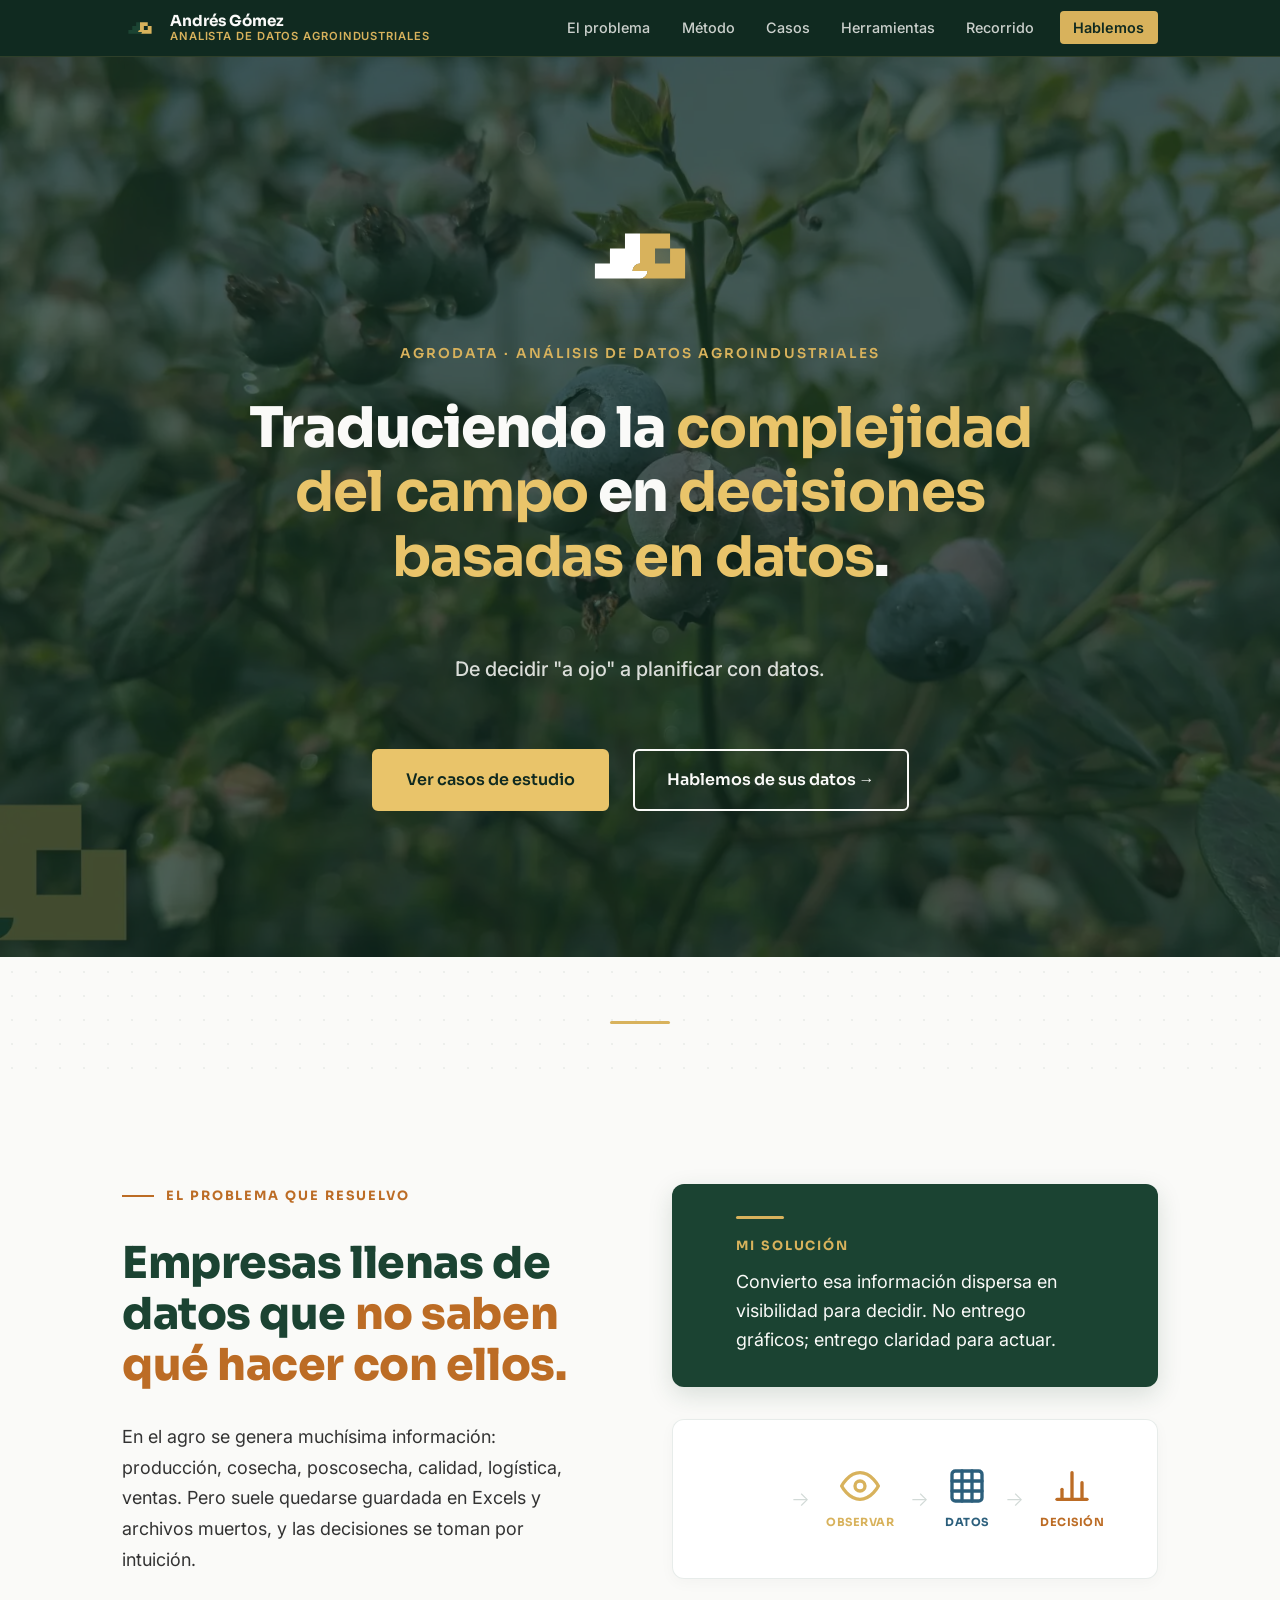
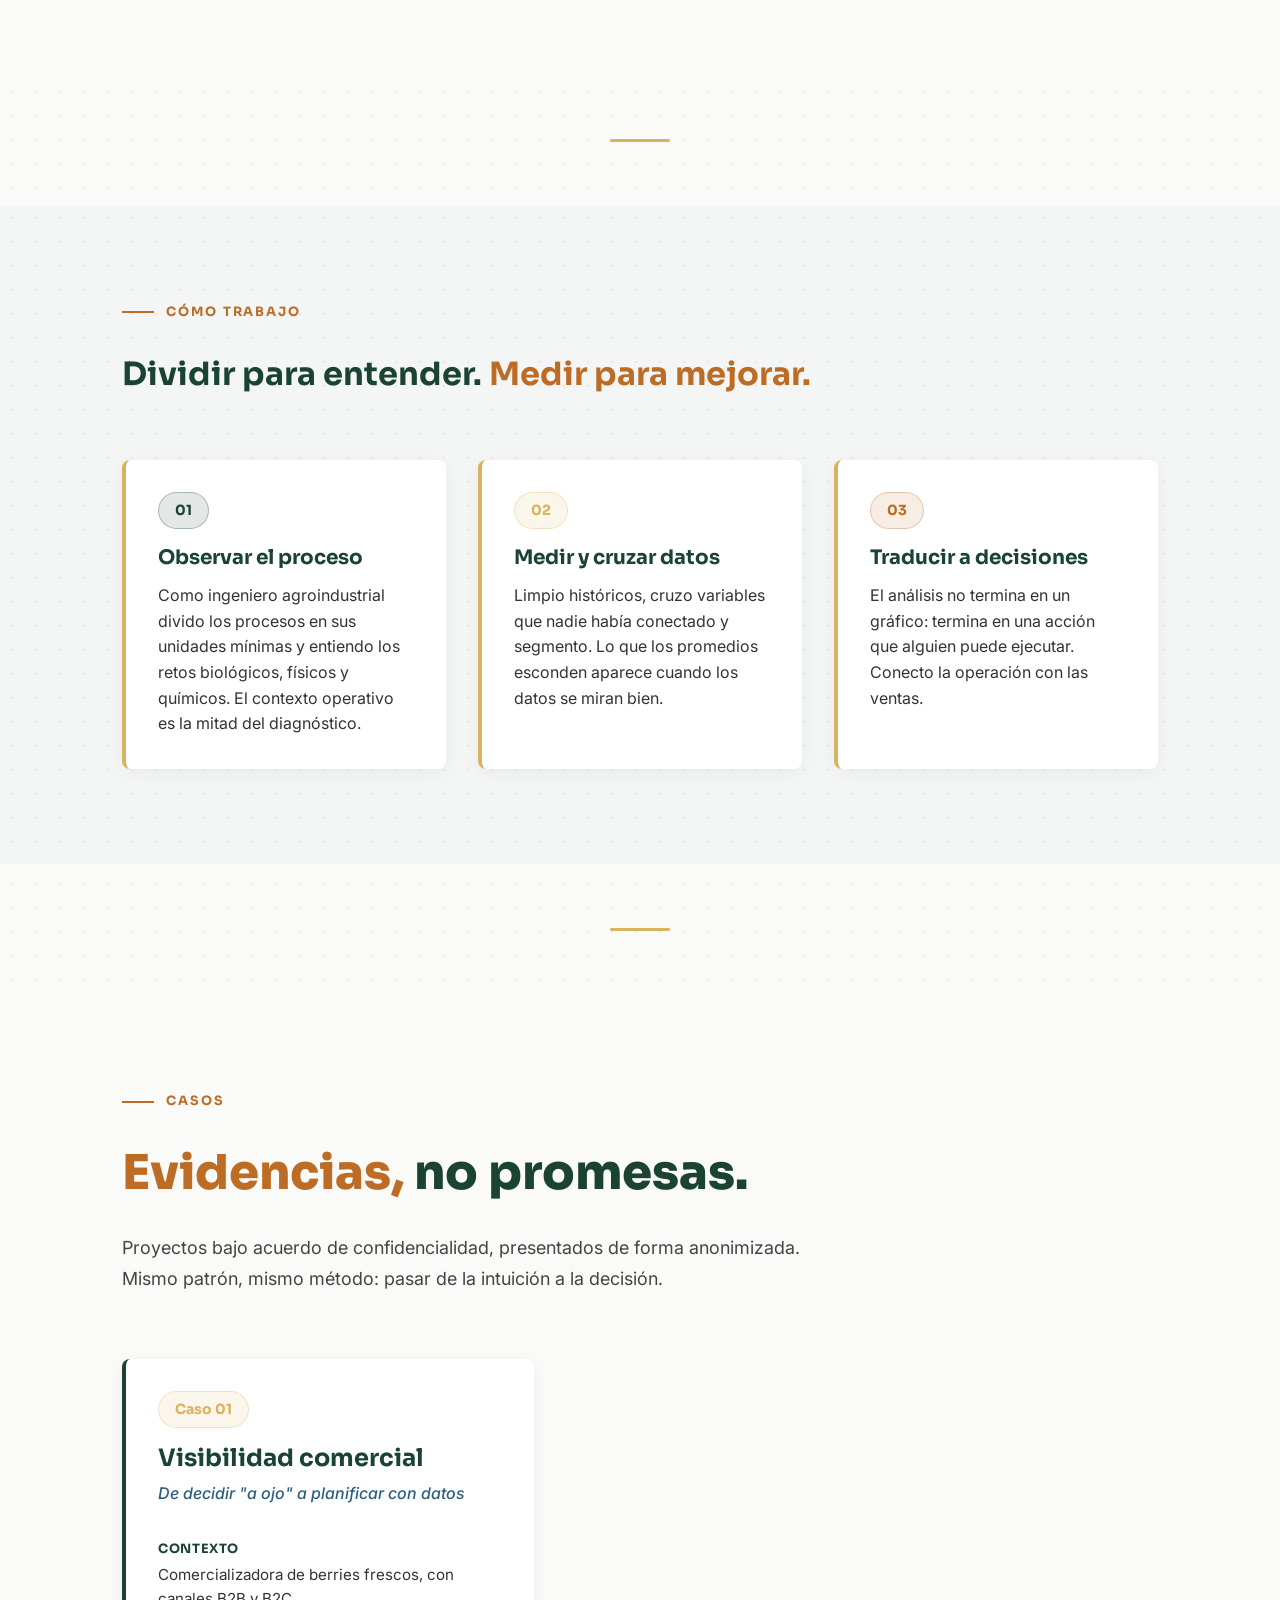
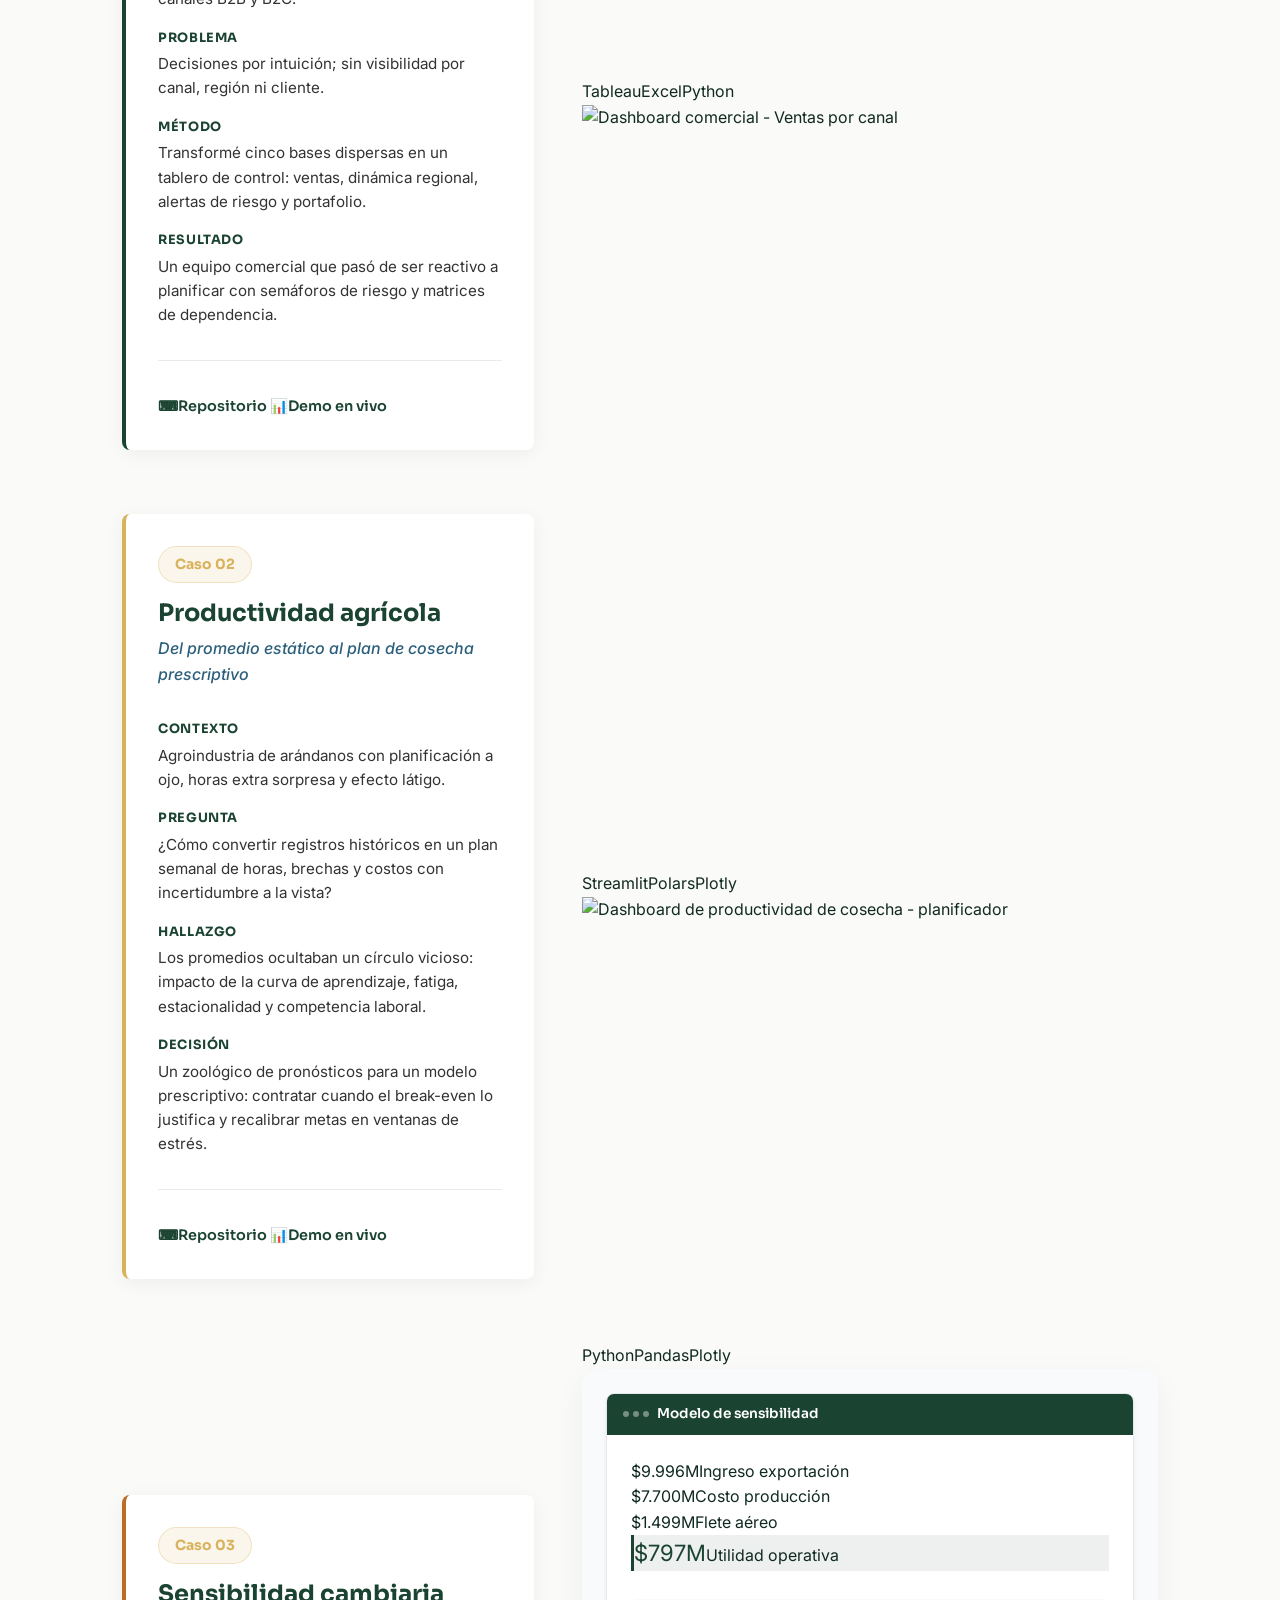
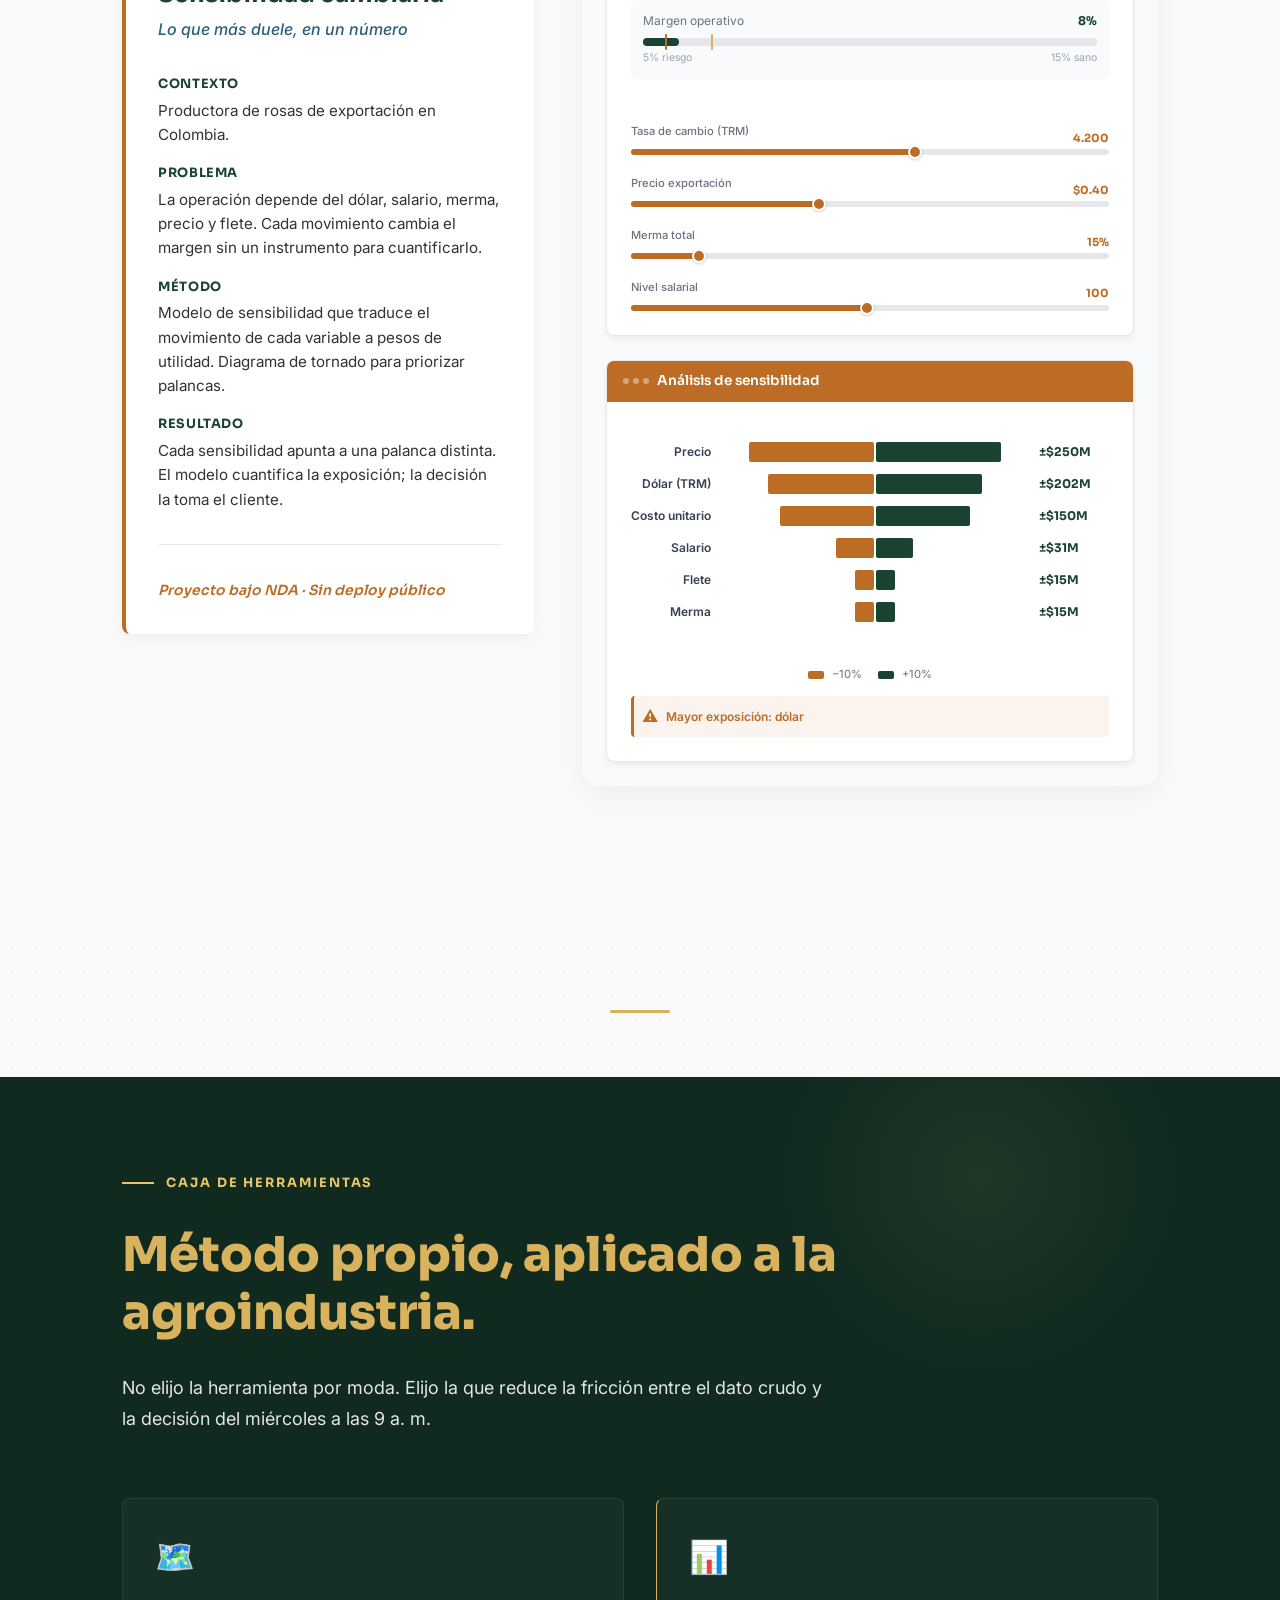
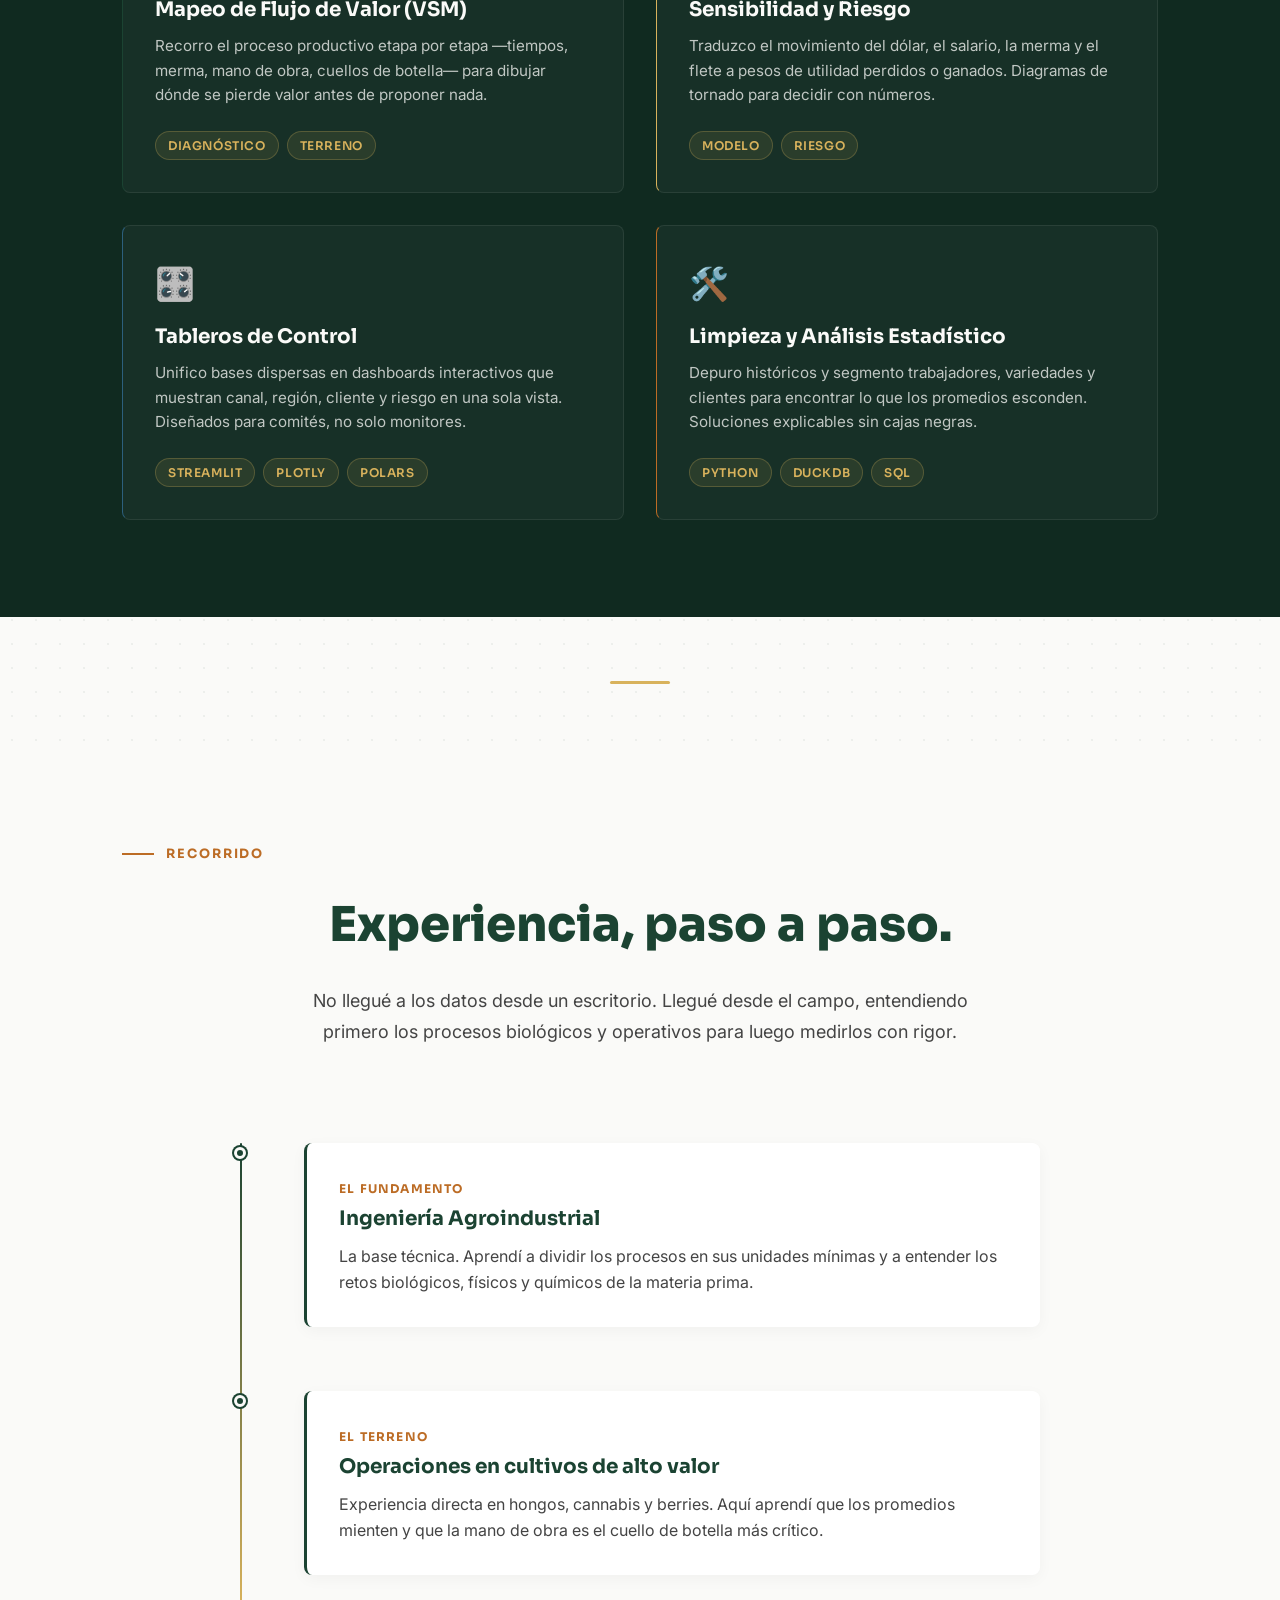
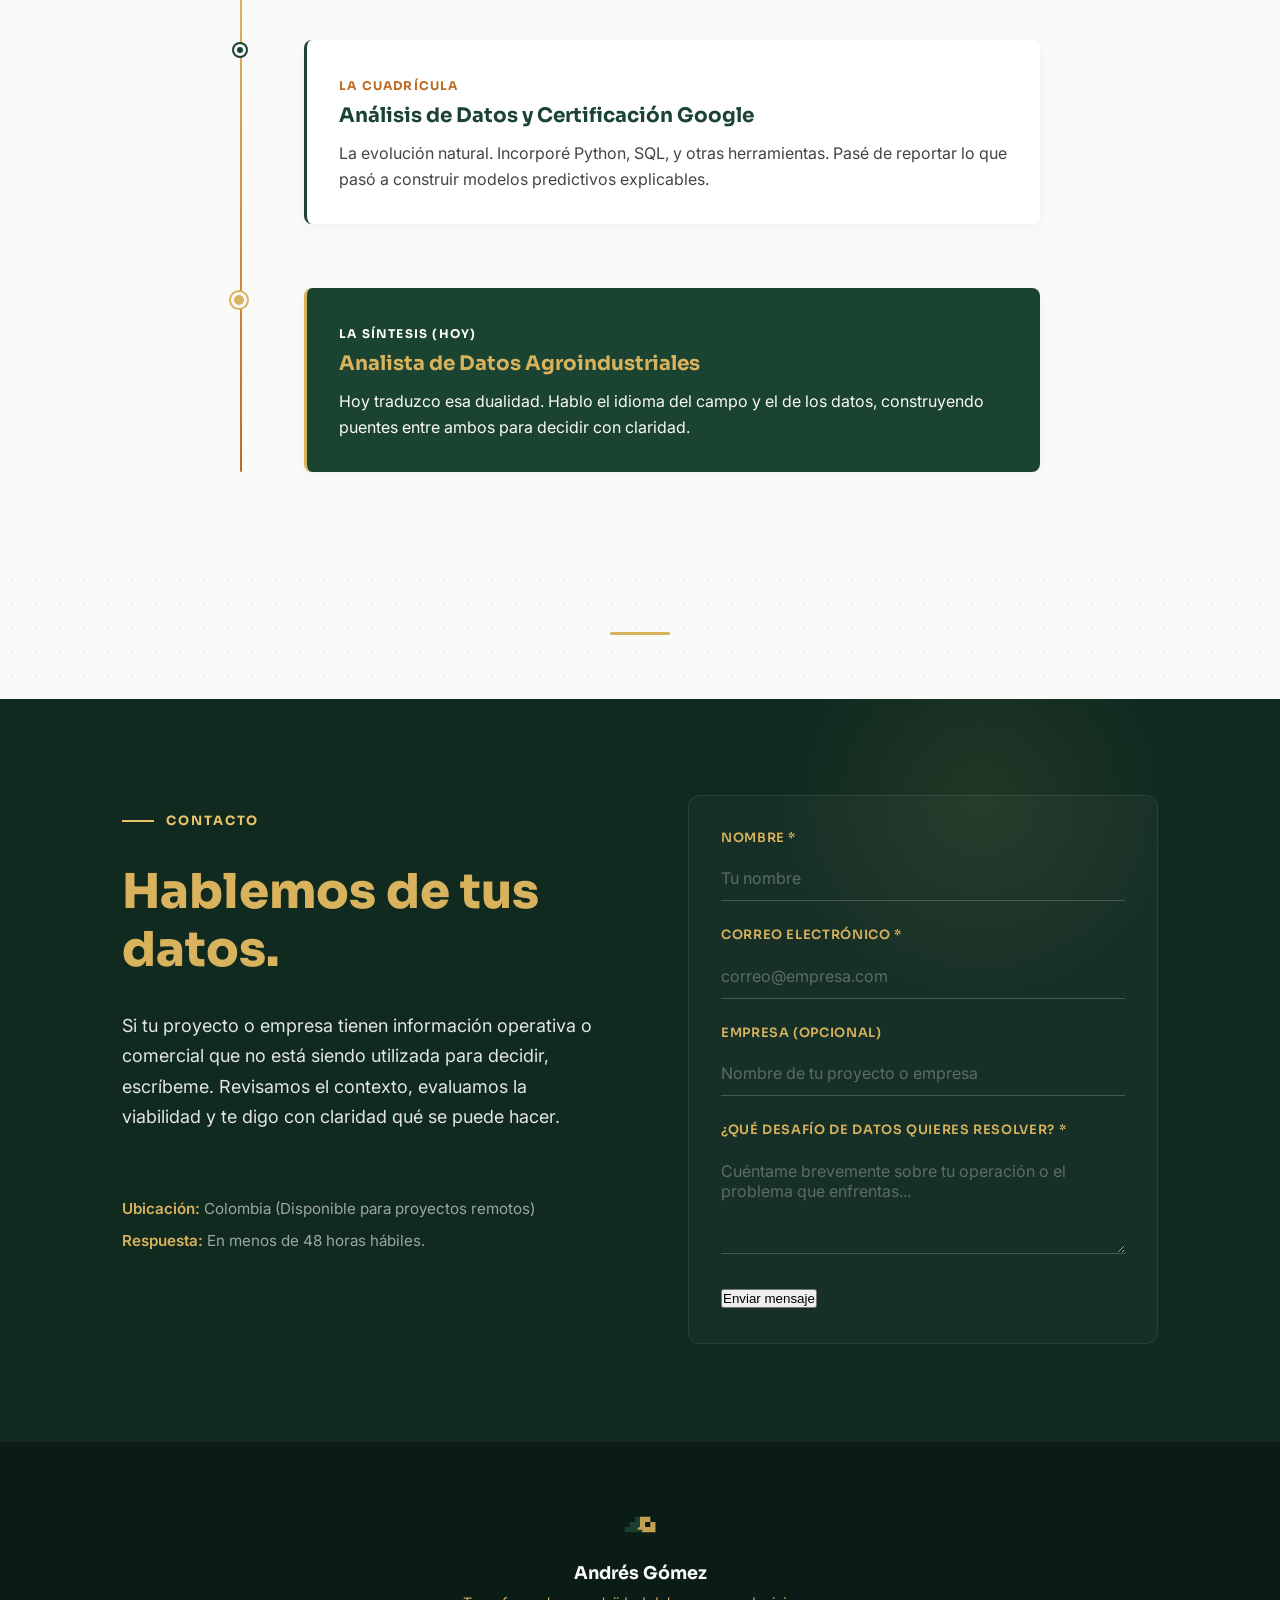
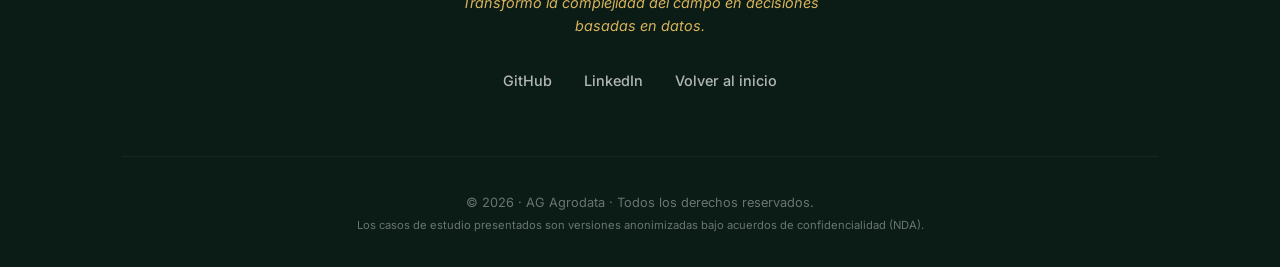
==== commit 2f9965ac: "docs(index.html): Mejoras Frontpage AG Agrodata." ====
--- a/index.html
+++ b/index.html
@@ -23,8 +23,6 @@
 
     <!-- Favicon -->
     <link rel="icon" type="image/svg+xml" href="assets/ag6.svg">
-
-    <!-- Preconnect to external domains -->
     <link rel="preconnect" href="https://fonts.googleapis.com">
 
     <!-- Structured Data (JSON-LD) -->
@@ -35,9 +33,7 @@
       "name": "Andrés Gómez",
       "jobTitle": "Analista de Datos Agroindustriales",
       "url": "https://ag-agrodata.github.io",
-      "sameAs": [
-        "https://github.com/ag-agrodata"
-      ],
+      "sameAs": ["https://github.com/ag-agrodata"],
       "address": {
         "@type": "PostalAddress",
         "addressLocality": "Popayán",
@@ -77,19 +73,15 @@
 
     <!-- Hero Section -->
     <header class="hero" role="banner">
-
-      <!-- Fondo: carrusel de imágenes -->
       <div class="hero-bg-carousel">
         <div class="carousel-track">
           <img src="assets/images/1.webp" alt="" class="carousel-slide active">
           <img src="assets/images/2.webp" alt="" class="carousel-slide">
           <img src="assets/images/3.webp" alt="" class="carousel-slide">
         </div>
-        <!-- Overlay oscuro para legibilidad -->
         <div class="hero-overlay"></div>
       </div>
 
-      <!-- Contenido del Hero -->
       <div class="container hero-container">
         <img src="assets/ag6-oscuro.svg" alt="AG · Andrés Gómez" class="hero-logo-large fade-in">
         <p class="hero-eyebrow fade-in">AGRODATA · ANÁLISIS DE DATOS AGROINDUSTRIALES</p>
@@ -106,10 +98,9 @@
       </div>
     </header>
 
-    <!-- Separador -->
-    <div class="section-divider" role="presentation"></div>
-
-    <!-- El Problema -->
+    <div class="section-divider" role="presentation"></div>
+
+    <!-- Problema -->
     <section id="problema" class="section-problema" aria-labelledby="problema-label">
       <div class="container">
         <div class="problema-seccion1 fade-in">
@@ -123,60 +114,30 @@
             <p class="solucion-texto">Convierto esa información dispersa en visibilidad para decidir. No entrego gráficos; entrego claridad para actuar.</p>
           </div>
           <div class="animacion-placeholder" aria-hidden="true">
-            <!-- Etapa 1: Campo -->
             <div class="anim-stage anim-stage-1">
-              <svg viewBox="0 0 24 24" fill="none" stroke="currentColor" stroke-width="2" stroke-linecap="round" stroke-linejoin="round">
-                <path d="M12 22v-9"></path>
-                <path d="M12 13c-3 0-5-3-5-7 3 0 5 3 5 7z"></path>
-                <path d="M12 13c3 0 5-3 5-7-3 0-5 3-5 7z"></path>
-              </svg>
+              <svg viewBox="0 0 24 24" fill="none" stroke="currentColor" stroke-width="2" stroke-linecap="round" stroke-linejoin="round"><path d="M12 22v-9"></path><path d="M12 13c-3 0-5-3-5-7 3 0 5 3 5 7z"></path><path d="M12 13c3 0 5-3 5-7-3 0-5 3-5 7z"></path></svg>
               <span class="anim-label">Campo</span>
             </div>
-
             <div class="anim-arrow">→</div>
-
-            <!-- Etapa 2: Observar -->
             <div class="anim-stage anim-stage-2">
-              <svg viewBox="0 0 24 24" fill="none" stroke="currentColor" stroke-width="2" stroke-linecap="round" stroke-linejoin="round">
-                <path d="M1 12s4-8 11-8 11 8 11 8-4 8-11 8-11-8-11-8z"></path>
-                <circle cx="12" cy="12" r="3"></circle>
-              </svg>
+              <svg viewBox="0 0 24 24" fill="none" stroke="currentColor" stroke-width="2" stroke-linecap="round" stroke-linejoin="round"><path d="M1 12s4-8 11-8 11 8 11 8-4 8-11 8-11-8-11-8z"></path><circle cx="12" cy="12" r="3"></circle></svg>
               <span class="anim-label">Observar</span>
             </div>
-
             <div class="anim-arrow">→</div>
-
-            <!-- Etapa 3: Datos -->
             <div class="anim-stage anim-stage-3">
-              <svg viewBox="0 0 24 24" fill="none" stroke="currentColor" stroke-width="2" stroke-linecap="round" stroke-linejoin="round">
-                <rect x="3" y="3" width="18" height="18" rx="2" ry="2"></rect>
-                <line x1="3" y1="9" x2="21" y2="9"></line>
-                <line x1="3" y1="15" x2="21" y2="15"></line>
-                <line x1="9" y1="3" x2="9" y2="21"></line>
-                <line x1="15" y1="3" x2="15" y2="21"></line>
-              </svg>
+              <svg viewBox="0 0 24 24" fill="none" stroke="currentColor" stroke-width="2" stroke-linecap="round" stroke-linejoin="round"><rect x="3" y="3" width="18" height="18" rx="2" ry="2"></rect><line x1="3" y1="9" x2="21" y2="9"></line><line x1="3" y1="15" x2="21" y2="15"></line><line x1="9" y1="3" x2="9" y2="21"></line><line x1="15" y1="3" x2="15" y2="21"></line></svg>
               <span class="anim-label">Datos</span>
             </div>
-
             <div class="anim-arrow">→</div>
-
-            <!-- Etapa 4: Decisión -->
             <div class="anim-stage anim-stage-4">
-              <svg viewBox="0 0 24 24" fill="none" stroke="currentColor" stroke-width="2" stroke-linecap="round" stroke-linejoin="round">
-                <line x1="18" y1="20" x2="18" y2="10"></line>
-                <line x1="12" y1="20" x2="12" y2="4"></line>
-                <line x1="6" y1="20" x2="6" y2="14"></line>
-                <line x1="3" y1="20" x2="21" y2="20"></line>
-              </svg>
+              <svg viewBox="0 0 24 24" fill="none" stroke="currentColor" stroke-width="2" stroke-linecap="round" stroke-linejoin="round"><line x1="18" y1="20" x2="18" y2="10"></line><line x1="12" y1="20" x2="12" y2="4"></line><line x1="6" y1="20" x2="6" y2="14"></line><line x1="3" y1="20" x2="21" y2="20"></line></svg>
               <span class="anim-label">Decisión</span>
             </div>
           </div>
-          </div>
-        </div>
-      </div>
-    </section>
-
-    <!-- Separador -->
+        </div>
+      </div>
+    </section>
+
     <div class="section-divider" role="presentation"></div>
 
     <!-- Método -->
@@ -207,13 +168,11 @@
       </div>
     </section>
 
-    <!-- Separador -->
     <div class="section-divider" role="presentation"></div>
 
     <!-- Casos -->
     <section id="casos" class="section-casos" aria-labelledby="casos-label">
       <div class="container">
-
         <p class="section-label" id="casos-label">Casos</p>
         <h2 class="casos-titulo fade-in">
           <span class="text-terracota">Evidencias,</span> <span class="text-verde">no promesas.</span>
@@ -223,7 +182,7 @@
           Mismo patrón, mismo método: pasar de la intuición a la decisión.
         </p>
 
-        <!-- CASO 1: Visibilidad Comercial -->
+        <!-- CASO 1 -->
         <article class="caso-row fade-in" aria-labelledby="caso1-titulo">
           <div class="caso-card caso-comercial">
             <span class="caso-badge">Caso 01</span>
@@ -236,99 +195,28 @@
               <div class="caso-field"><strong>Resultado</strong><p>Un equipo comercial que pasó de ser reactivo a planificar con semáforos de riesgo y matrices de dependencia.</p></div>
             </div>
             <div class="caso-footer">
-              <a href="https://github.com/ag-agrodata/berries-dashboard" class="caso-link" target="_blank" rel="noopener noreferrer">Ver repositorio →</a>
-            </div>
-          </div>
-
-          <div class="caso-visual" aria-hidden="true">
-            <div class="mockup-grid-2x2">
-              <!-- Panel 1: Ventas por canal -->
-              <div class="mockup-panel">
-                <div class="mockup-header" style="background: #1B4332;">
-                  <span class="window-dots"><span></span><span></span><span></span></span>
-                  Ventas por canal
-                </div>
-                <div class="mockup-body">
-                  <div class="mini-kpis">
-                    <div class="mini-kpi"><span class="val">$5.4M</span><span class="lbl">Ventas B2B</span></div>
-                    <div class="mini-kpi"><span class="val">RETAIL</span><span class="lbl">Canal líder</span></div>
-                  </div>
-                  <div class="css-chart bars">
-                    <div class="bar" style="height: 40%;"></div>
-                    <div class="bar" style="height: 60%;"></div>
-                    <div class="bar" style="height: 30%;"></div>
-                    <div class="bar" style="height: 80%;"></div>
-                    <div class="bar" style="height: 50%;"></div>
-                    <div class="bar" style="height: 70%;"></div>
-                  </div>
-                </div>
+              <div class="caso-links">
+                <a href="https://github.com/ag-agrodata/berries-dashboard" class="caso-link github" target="_blank" rel="noopener noreferrer">
+                  <span class="link-icon">⌨</span><span>Repositorio</span>
+                </a>
+                <a href="https://berries-dashboard-ztwjxjslwpatnh5kvgn9wd.streamlit.app/" class="caso-link streamlit" target="_blank" rel="noopener noreferrer">
+                  <span class="link-icon">📊</span><span>Demo en vivo</span>
+                </a>
               </div>
-
-              <!-- Panel 2: Dinámica Regional -->
-              <div class="mockup-panel">
-                <div class="mockup-header" style="background: #800020;">
-                  <span class="window-dots"><span></span><span></span><span></span></span>
-                  Dinámica regional
-                </div>
-                <div class="mockup-body">
-                  <div class="mini-kpis">
-                    <div class="mini-kpi"><span class="val">$3.6M</span><span class="lbl">Nacional</span></div>
-                    <div class="mini-kpi"><span class="val">$1.8M</span><span class="lbl">Regional</span></div>
-                  </div>
-                  <div class="css-chart donut">
-                    <div class="donut-chart" style="background: conic-gradient(#2C5F7C 0% 66%, #E5E7EB 66% 100%);"></div>
-                    <span class="donut-label">66% Nacional</span>
-                  </div>
-                </div>
-              </div>
-
-              <!-- Panel 3: Alertas y Riesgos -->
-              <div class="mockup-panel">
-                <div class="mockup-header" style="background: #5C7C99;">
-                  <span class="window-dots"><span></span><span></span><span></span></span>
-                  Alertas y riesgos
-                </div>
-                <div class="mockup-body">
-                  <div class="mini-kpis semaforo-mini">
-                    <div class="mini-kpi risk-high"><span class="val">10</span><span class="lbl">Alto</span></div>
-                    <div class="mini-kpi risk-med"><span class="val">3</span><span class="lbl">Medio</span></div>
-                    <div class="mini-kpi risk-ok"><span class="val">14</span><span class="lbl">Estable</span></div>
-                  </div>
-                  <div class="css-chart lines">
-                    <svg viewBox="0 0 100 40" preserveAspectRatio="none">
-                      <path d="M0,30 Q20,10 40,25 T80,15 T100,5" fill="none" stroke="#EF1A21" stroke-width="2" stroke-dasharray="4"/>
-                      <path d="M0,20 Q20,30 40,15 T80,25 T100,10" fill="none" stroke="#2DB453" stroke-width="2"/>
-                    </svg>
-                  </div>
-                </div>
-              </div>
-
-              <!-- Panel 4: Portafolio -->
-              <div class="mockup-panel">
-                <div class="mockup-header" style="background: #C5A028;">
-                  <span class="window-dots"><span></span><span></span><span></span></span>
-                  Portafolio por cliente
-                </div>
-                <div class="mockup-body">
-                  <div class="mini-kpis">
-                    <div class="mini-kpi"><span class="val">19</span><span class="lbl">Cautivos</span></div>
-                    <div class="mini-kpi"><span class="val">6</span><span class="lbl">Pareto</span></div>
-                  </div>
-                  <div class="css-chart scatter">
-                    <div class="dot" style="top: 20%; left: 30%; width: 8px; height: 8px; background: #2DB453;"></div>
-                    <div class="dot" style="top: 40%; left: 50%; width: 12px; height: 12px; background: #C5A028;"></div>
-                    <div class="dot" style="top: 15%; left: 70%; width: 16px; height: 16px; background: #800020;"></div>
-                    <div class="dot" style="top: 60%; left: 20%; width: 6px; height: 6px; background: #5C7C99;"></div>
-                    <div class="scatter-axis x"></div>
-                    <div class="scatter-axis y"></div>
-                  </div>
-                </div>
-              </div>
+            </div>
+          </div>
+
+          <div class="caso-visual-wrapper">
+            <div class="stack-badge">
+              <span>Tableau</span><span>Excel</span><span>Python</span>
+            </div>
+            <div class="caso-visual" aria-hidden="true">
+              <img src="assets/images/4.webp" alt="Dashboard comercial - Ventas por canal" class="caso-screenshot">
             </div>
           </div>
         </article>
 
-        <!-- CASO 2: Productividad Agrícola -->
+        <!-- CASO 2 -->
         <article class="caso-row fade-in" aria-labelledby="caso2-titulo">
           <div class="caso-card caso-operativo">
             <span class="caso-badge">Caso 02</span>
@@ -341,96 +229,28 @@
               <div class="caso-field"><strong>Decisión</strong><p>Un zoológico de pronósticos para un modelo prescriptivo: contratar cuando el break-even lo justifica y recalibrar metas en ventanas de estrés.</p></div>
             </div>
             <div class="caso-footer">
-              <a href="https://github.com/ag-agrodata/cosecha-public" class="caso-link" target="_blank" rel="noopener noreferrer">Ver repositorio →</a>
-            </div>
-          </div>
-
-          <div class="caso-visual" aria-hidden="true">
-            <div class="mockup-grid-1x2">
-              <!-- Panel 1: Efecto Crowding -->
-              <div class="mockup-panel">
-                <div class="mockup-header" style="background: #5C7C99;">
-                  <span class="window-dots"><span></span><span></span><span></span></span>
-                  Efecto de novatos sobre experimentados
-                </div>
-                <div class="mockup-body">
-                  <div class="css-chart scatter-trend">
-                    <svg viewBox="0 0 220 120" preserveAspectRatio="none">
-                      <line x1="15" y1="105" x2="210" y2="105" stroke="#d1d5db" stroke-width="1"/>
-                      <line x1="15" y1="10" x2="15" y2="105" stroke="#d1d5db" stroke-width="1"/>
-                      <line x1="20" y1="30" x2="200" y2="85" stroke="#BC6C25" stroke-width="2" stroke-dasharray="4,3"/>
-                      <!-- Puntos simplificados para rendimiento -->
-                      <g opacity="0.7">
-                        <circle cx="30" cy="40" r="3" fill="#1B4332"/>
-                        <circle cx="50" cy="55" r="3" fill="#1B4332"/>
-                        <circle cx="70" cy="45" r="3" fill="#1B4332"/>
-                        <circle cx="90" cy="60" r="3" fill="#1B4332"/>
-                        <circle cx="110" cy="50" r="3" fill="#1B4332"/>
-                        <circle cx="130" cy="65" r="3" fill="#1B4332"/>
-                        <circle cx="150" cy="55" r="3" fill="#1B4332"/>
-                        <circle cx="170" cy="70" r="3" fill="#1B4332"/>
-                        <circle cx="190" cy="60" r="3" fill="#1B4332"/>
-                        <circle cx="40" cy="35" r="3" fill="#2C5F7C"/>
-                        <circle cx="60" cy="50" r="3" fill="#2C5F7C"/>
-                        <circle cx="80" cy="40" r="3" fill="#2C5F7C"/>
-                        <circle cx="100" cy="55" r="3" fill="#2C5F7C"/>
-                        <circle cx="120" cy="45" r="3" fill="#2C5F7C"/>
-                        <circle cx="140" cy="60" r="3" fill="#2C5F7C"/>
-                        <circle cx="160" cy="50" r="3" fill="#2C5F7C"/>
-                        <circle cx="180" cy="65" r="3" fill="#2C5F7C"/>
-                        <circle cx="200" cy="55" r="3" fill="#2C5F7C"/>
-                      </g>
-                    </svg>
-                    <div class="chart-legend legend-right">
-                      <span class="legend-item"><span class="legend-dot" style="background: #1B4332;"></span>P1</span>
-                      <span class="legend-item"><span class="legend-dot" style="background: #2C5F7C;"></span>P2</span>
-                      <span class="legend-item"><span class="legend-line dashed" style="background: #BC6C25;"></span>T</span>
-                    </div>
-                  </div>
-                </div>
+              <div class="caso-links">
+                <a href="https://github.com/ag-agrodata/cosecha-public" class="caso-link github" target="_blank" rel="noopener noreferrer">
+                  <span class="link-icon">⌨</span><span>Repositorio</span>
+                </a>
+                <a href="https://cosecha-public-bvexudmlprqdcpwzjzmpxb.streamlit.app/" class="caso-link streamlit" target="_blank" rel="noopener noreferrer">
+                  <span class="link-icon">📊</span><span>Demo en vivo</span>
+                </a>
               </div>
-
-              <!-- Panel 2: Planificador -->
-              <div class="mockup-panel">
-                <div class="mockup-header" style="background: #BC6C25;">
-                  <span class="window-dots"><span></span><span></span><span></span></span>
-                  Planificador semanal prescriptivo
-                </div>
-                <div class="mockup-body">
-                  <div class="slider-group">
-                    <div class="slider-item">
-                      <span class="slider-label">Jornada ordinaria (h/semana)</span>
-                      <div class="slider-track">
-                        <div class="slider-fill" style="width: 70%;"></div>
-                        <span class="slider-value">46h</span>
-                      </div>
-                    </div>
-                    <div class="slider-item">
-                      <span class="slider-label">Tope horas extra</span>
-                      <div class="slider-track">
-                        <div class="slider-fill" style="width: 40%;"></div>
-                        <span class="slider-value">10h</span>
-                      </div>
-                    </div>
-                    <div class="slider-item">
-                      <span class="slider-label">kg/h por defecto</span>
-                      <div class="slider-track">
-                        <div class="slider-fill" style="width: 50%;"></div>
-                        <span class="slider-value">3.50</span>
-                      </div>
-                    </div>
-                  </div>
-                  <div class="mini-alert">
-                    <span class="alert-icon">🎯</span>
-                    <span class="alert-text">Semana S20-2025 proyectada</span>
-                  </div>
-                </div>
-              </div>
+            </div>
+          </div>
+
+          <div class="caso-visual-wrapper">
+            <div class="stack-badge">
+              <span>Streamlit</span><span>Polars</span><span>Plotly</span>
+            </div>
+            <div class="caso-visual" aria-hidden="true">
+              <img src="assets/images/5.webp" alt="Dashboard de productividad de cosecha - planificador" class="caso-screenshot">
             </div>
           </div>
         </article>
 
-        <!-- CASO 3: Sensibilidad Cambiaria -->
+        <!-- CASO 3 -->
         <article class="caso-row fade-in" aria-labelledby="caso3-titulo">
           <div class="caso-card caso-modelo">
             <span class="caso-badge">Caso 03</span>
@@ -443,152 +263,68 @@
               <div class="caso-field"><strong>Resultado</strong><p>Cada sensibilidad apunta a una palanca distinta. El modelo cuantifica la exposición; la decisión la toma el cliente.</p></div>
             </div>
             <div class="caso-footer">
-              <span class="caso-status">Proyecto en curso</span>
-            </div>
-          </div>
-
-          <div class="caso-visual" aria-hidden="true">
-            <div class="mockup-grid-1x2">
-              <!-- Panel 1: Supuestos -->
-              <div class="mockup-panel">
-                <div class="mockup-header" style="background: #1B4332;">
-                  <span class="window-dots"><span></span><span></span><span></span></span>
-                  Modelo de sensibilidad
+              <span class="caso-status">Proyecto bajo NDA · Sin deploy público</span>
+            </div>
+          </div>
+
+          <div class="caso-visual-wrapper">
+            <div class="stack-badge">
+              <span>Python</span><span>Pandas</span><span>Plotly</span>
+            </div>
+            <div class="caso-visual" aria-hidden="true">
+              <div class="mockup-grid-1x2">
+                <div class="mockup-panel">
+                  <div class="mockup-header" style="background: #1B4332;">
+                    <span class="window-dots"><span></span><span></span><span></span></span>Modelo de sensibilidad
+                  </div>
+                  <div class="mockup-body">
+                    <div class="kpi-grid-mini">
+                      <div class="kpi-mini"><span class="kpi-mini-val">$9.996M</span><span class="kpi-mini-lbl">Ingreso exportación</span></div>
+                      <div class="kpi-mini"><span class="kpi-mini-val">$7.700M</span><span class="kpi-mini-lbl">Costo producción</span></div>
+                      <div class="kpi-mini"><span class="kpi-mini-val">$1.499M</span><span class="kpi-mini-lbl">Flete aéreo</span></div>
+                      <div class="kpi-mini kpi-highlight"><span class="kpi-mini-val">$797M</span><span class="kpi-mini-lbl">Utilidad operativa</span></div>
+                    </div>
+                    <div class="margin-bar-container">
+                      <div class="margin-label"><span>Margen operativo</span><span class="margin-value">8%</span></div>
+                      <div class="margin-bar">
+                        <div class="margin-fill" style="width: 8%;"></div>
+                        <div class="margin-threshold risk" style="left: 5%;"></div>
+                        <div class="margin-threshold healthy" style="left: 15%;"></div>
+                      </div>
+                      <div class="margin-legend"><span>5% riesgo</span><span>15% sano</span></div>
+                    </div>
+                    <div class="slider-group">
+                      <div class="slider-item"><span class="slider-label">Tasa de cambio (TRM)</span><div class="slider-track"><div class="slider-fill" style="width: 60%;"></div><span class="slider-value">4.200</span></div></div>
+                      <div class="slider-item"><span class="slider-label">Precio exportación</span><div class="slider-track"><div class="slider-fill" style="width: 40%;"></div><span class="slider-value">$0.40</span></div></div>
+                      <div class="slider-item"><span class="slider-label">Merma total</span><div class="slider-track"><div class="slider-fill" style="width: 15%;"></div><span class="slider-value">15%</span></div></div>
+                      <div class="slider-item"><span class="slider-label">Nivel salarial</span><div class="slider-track"><div class="slider-fill" style="width: 50%;"></div><span class="slider-value">100</span></div></div>
+                    </div>
+                  </div>
                 </div>
-                <div class="mockup-body">
-                  <div class="kpi-grid-mini">
-                    <div class="kpi-mini">
-                      <span class="kpi-mini-val">$9.996M</span>
-                      <span class="kpi-mini-lbl">Ingreso exportación</span>
-                    </div>
-                    <div class="kpi-mini">
-                      <span class="kpi-mini-val">$7.700M</span>
-                      <span class="kpi-mini-lbl">Costo producción</span>
-                    </div>
-                    <div class="kpi-mini">
-                      <span class="kpi-mini-val">$1.499M</span>
-                      <span class="kpi-mini-lbl">Flete aéreo</span>
-                    </div>
-                    <div class="kpi-mini kpi-highlight">
-                      <span class="kpi-mini-val">$797M</span>
-                      <span class="kpi-mini-lbl">Utilidad operativa</span>
-                    </div>
+                <div class="mockup-panel">
+                  <div class="mockup-header" style="background: #BC6C25;">
+                    <span class="window-dots"><span></span><span></span><span></span></span>Análisis de sensibilidad
                   </div>
-                  <div class="margin-bar-container">
-                    <div class="margin-label">
-                      <span>Margen operativo</span>
-                      <span class="margin-value">8%</span>
-                    </div>
-                    <div class="margin-bar">
-                      <div class="margin-fill" style="width: 8%;"></div>
-                      <div class="margin-threshold risk" style="left: 5%;"></div>
-                      <div class="margin-threshold healthy" style="left: 15%;"></div>
-                    </div>
-                    <div class="margin-legend">
-                      <span>5% riesgo</span>
-                      <span>15% sano</span>
-                    </div>
-                  </div>
-                  <div class="slider-group">
-                    <div class="slider-item">
-                      <span class="slider-label">Tasa de cambio (TRM)</span>
-                      <div class="slider-track">
-                        <div class="slider-fill" style="width: 60%;"></div>
-                        <span class="slider-value">4.200</span>
-                      </div>
-                    </div>
-                    <div class="slider-item">
-                      <span class="slider-label">Precio exportación</span>
-                      <div class="slider-track">
-                        <div class="slider-fill" style="width: 40%;"></div>
-                        <span class="slider-value">$0.40</span>
-                      </div>
-                    </div>
-                    <div class="slider-item">
-                      <span class="slider-label">Merma total</span>
-                      <div class="slider-track">
-                        <div class="slider-fill" style="width: 15%;"></div>
-                        <span class="slider-value">15%</span>
-                      </div>
-                    </div>
-                    <div class="slider-item">
-                      <span class="slider-label">Nivel salarial</span>
-                      <div class="slider-track">
-                        <div class="slider-fill" style="width: 50%;"></div>
-                        <span class="slider-value">100</span>
-                      </div>
+                  <div class="mockup-body">
+                    <div class="tornado-chart">
+                      <div class="tornado-row"><span class="tornado-label">Precio</span><div class="tornado-bars"><div class="tornado-bar negative" style="width: 40%;"></div><div class="tornado-bar positive" style="width: 40%;"></div></div><span class="tornado-value">±$250M</span></div>
+                      <div class="tornado-row"><span class="tornado-label">Dólar (TRM)</span><div class="tornado-bars"><div class="tornado-bar negative" style="width: 34%;"></div><div class="tornado-bar positive" style="width: 34%;"></div></div><span class="tornado-value">±$202M</span></div>
+                      <div class="tornado-row"><span class="tornado-label">Costo unitario</span><div class="tornado-bars"><div class="tornado-bar negative" style="width: 30%;"></div><div class="tornado-bar positive" style="width: 30%;"></div></div><span class="tornado-value">±$150M</span></div>
+                      <div class="tornado-row"><span class="tornado-label">Salario</span><div class="tornado-bars"><div class="tornado-bar negative" style="width: 12%;"></div><div class="tornado-bar positive" style="width: 12%;"></div></div><span class="tornado-value">±$31M</span></div>
+                      <div class="tornado-row"><span class="tornado-label">Flete</span><div class="tornado-bars"><div class="tornado-bar negative" style="width: 6%;"></div><div class="tornado-bar positive" style="width: 6%;"></div></div><span class="tornado-value">±$15M</span></div>
+                      <div class="tornado-row"><span class="tornado-label">Merma</span><div class="tornado-bars"><div class="tornado-bar negative" style="width: 6%;"></div><div class="tornado-bar positive" style="width: 6%;"></div></div><span class="tornado-value">±$15M</span></div>
+                    </div>
+                    <div class="tornado-legend">
+                      <span class="legend-item"><span class="legend-bar negative"></span>−10%</span>
+                      <span class="legend-item"><span class="legend-bar positive"></span>+10%</span>
+                    </div>
+                    <div class="mini-alert alert-terracota">
+                      <span class="alert-icon">⚠️</span>
+                      <span class="alert-text">Mayor exposición: dólar</span>
                     </div>
                   </div>
                 </div>
               </div>
-
-              <!-- Panel 2: Diagrama de Tornado -->
-              <div class="mockup-panel">
-                <div class="mockup-header" style="background: #BC6C25;">
-                  <span class="window-dots"><span></span><span></span><span></span></span>
-                  Análisis de sensibilidad
-                </div>
-                <div class="mockup-body">
-                  <div class="tornado-chart">
-                    <div class="tornado-row">
-                      <span class="tornado-label">Precio</span>
-                      <div class="tornado-bars">
-                        <div class="tornado-bar negative" style="width: 40%;"></div>
-                        <div class="tornado-bar positive" style="width: 40%;"></div>
-                      </div>
-                      <span class="tornado-value">±$250M</span>
-                    </div>
-                    <div class="tornado-row">
-                      <span class="tornado-label">Dólar (TRM)</span>
-                      <div class="tornado-bars">
-                        <div class="tornado-bar negative" style="width: 34%;"></div>
-                        <div class="tornado-bar positive" style="width: 34%;"></div>
-                      </div>
-                      <span class="tornado-value">±$202M</span>
-                    </div>
-                    <div class="tornado-row">
-                      <span class="tornado-label">Costo unitario</span>
-                      <div class="tornado-bars">
-                        <div class="tornado-bar negative" style="width: 30%;"></div>
-                        <div class="tornado-bar positive" style="width: 30%;"></div>
-                      </div>
-                      <span class="tornado-value">±$150M</span>
-                    </div>
-                    <div class="tornado-row">
-                      <span class="tornado-label">Salario</span>
-                      <div class="tornado-bars">
-                        <div class="tornado-bar negative" style="width: 12%;"></div>
-                        <div class="tornado-bar positive" style="width: 12%;"></div>
-                      </div>
-                      <span class="tornado-value">±$31M</span>
-                    </div>
-                    <div class="tornado-row">
-                      <span class="tornado-label">Flete</span>
-                      <div class="tornado-bars">
-                        <div class="tornado-bar negative" style="width: 6%;"></div>
-                        <div class="tornado-bar positive" style="width: 6%;"></div>
-                      </div>
-                      <span class="tornado-value">±$15M</span>
-                    </div>
-                    <div class="tornado-row">
-                      <span class="tornado-label">Merma</span>
-                      <div class="tornado-bars">
-                        <div class="tornado-bar negative" style="width: 6%;"></div>
-                        <div class="tornado-bar positive" style="width: 6%;"></div>
-                      </div>
-                      <span class="tornado-value">±$15M</span>
-                    </div>
-                  </div>
-                  <div class="tornado-legend">
-                    <span class="legend-item"><span class="legend-bar negative"></span>−10%</span>
-                    <span class="legend-item"><span class="legend-bar positive"></span>+10%</span>
-                  </div>
-                  <div class="mini-alert alert-terracota">
-                    <span class="alert-icon">️</span>
-                    <span class="alert-text">Mayor exposición: dólar</span>
-                  </div>
-                </div>
-              </div>
             </div>
           </div>
         </article>
@@ -596,63 +332,43 @@
       </div>
     </section>
 
-    <!-- Separador -->
     <div class="section-divider" role="presentation"></div>
 
     <!-- HERRAMIENTAS -->
     <section id="herramientas" class="section-herramientas section-dark" aria-labelledby="herramientas-label">
       <div class="container">
         <p class="section-label" id="herramientas-label">Caja de herramientas</p>
-        <h2 class="herramientas-titulo fade-in">Método propio, aplicado al agro.</h2>
+        <h2 class="herramientas-titulo fade-in">Método propio, aplicado a la agroindustria.</h2>
         <p class="herramientas-subtitulo fade-in">No elijo la herramienta por moda. Elijo la que reduce la fricción entre el dato crudo y la decisión del miércoles a las 9 a. m.</p>
-
         <div class="herramientas-grid" role="list">
           <article class="herramienta-card fade-in" style="border-left-color: var(--verde);" role="listitem">
             <div class="herramienta-icon" aria-hidden="true">🗺️</div>
             <h3>Mapeo de Flujo de Valor (VSM)</h3>
             <p>Recorro el proceso productivo etapa por etapa —tiempos, merma, mano de obra, cuellos de botella— para dibujar dónde se pierde valor antes de proponer nada.</p>
-            <div class="tech-tags">
-              <span class="tag">Diagnóstico</span>
-              <span class="tag">Terreno</span>
-            </div>
-          </article>
-
+            <div class="tech-tags"><span class="tag">Diagnóstico</span><span class="tag">Terreno</span></div>
+          </article>
           <article class="herramienta-card fade-in" style="border-left-color: var(--dorado);" role="listitem">
-            <div class="herramienta-icon" aria-hidden="true">️📊</div>
+            <div class="herramienta-icon" aria-hidden="true">📊</div>
             <h3>Sensibilidad y Riesgo</h3>
             <p>Traduzco el movimiento del dólar, el salario, la merma y el flete a pesos de utilidad perdidos o ganados. Diagramas de tornado para decidir con números.</p>
-            <div class="tech-tags">
-              <span class="tag">Modelo</span>
-              <span class="tag">Riesgo</span>
-            </div>
-          </article>
-
+            <div class="tech-tags"><span class="tag">Modelo</span><span class="tag">Riesgo</span></div>
+          </article>
           <article class="herramienta-card fade-in" style="border-left-color: var(--azul);" role="listitem">
             <div class="herramienta-icon" aria-hidden="true">🎛️</div>
             <h3>Tableros de Control</h3>
             <p>Unifico bases dispersas en dashboards interactivos que muestran canal, región, cliente y riesgo en una sola vista. Diseñados para comités, no solo monitores.</p>
-            <div class="tech-tags">
-              <span class="tag">Streamlit</span>
-              <span class="tag">Plotly</span>
-              <span class="tag">Polars</span>
-            </div>
-          </article>
-
+            <div class="tech-tags"><span class="tag">Streamlit</span><span class="tag">Plotly</span><span class="tag">Polars</span></div>
+          </article>
           <article class="herramienta-card fade-in" style="border-left-color: var(--terracota);" role="listitem">
             <div class="herramienta-icon" aria-hidden="true">🛠️</div>
             <h3>Limpieza y Análisis Estadístico</h3>
             <p>Depuro históricos y segmento trabajadores, variedades y clientes para encontrar lo que los promedios esconden. Soluciones explicables sin cajas negras.</p>
-            <div class="tech-tags">
-              <span class="tag">Python</span>
-              <span class="tag">DuckDB</span>
-              <span class="tag">SQL</span>
-            </div>
-          </article>
-        </div>
-      </div>
-    </section>
-
-    <!-- Separador -->
+            <div class="tech-tags"><span class="tag">Python</span><span class="tag">DuckDB</span><span class="tag">SQL</span></div>
+          </article>
+        </div>
+      </div>
+    </section>
+
     <div class="section-divider" role="presentation"></div>
 
     <!-- Recorrido -->
@@ -663,7 +379,6 @@
         <p class="recorrido-subtitulo fade-in">
           No llegué a los datos desde un escritorio. Llegué desde el campo, entendiendo primero los procesos biológicos y operativos para luego medirlos con rigor.
         </p>
-
         <div class="timeline" role="list">
           <article class="timeline-item fade-in" role="listitem">
             <div class="timeline-marker" aria-hidden="true"></div>
@@ -673,7 +388,6 @@
               <p>La base técnica. Aprendí a dividir los procesos en sus unidades mínimas y a entender los retos biológicos, físicos y químicos de la materia prima.</p>
             </div>
           </article>
-
           <article class="timeline-item fade-in" role="listitem">
             <div class="timeline-marker" aria-hidden="true"></div>
             <div class="timeline-content">
@@ -682,7 +396,6 @@
               <p>Experiencia directa en hongos, cannabis y berries. Aquí aprendí que los promedios mienten y que la mano de obra es el cuello de botella más crítico.</p>
             </div>
           </article>
-
           <article class="timeline-item fade-in" role="listitem">
             <div class="timeline-marker" aria-hidden="true"></div>
             <div class="timeline-content">
@@ -691,7 +404,6 @@
               <p>La evolución natural. Incorporé Python, SQL, y otras herramientas. Pasé de reportar lo que pasó a construir modelos predictivos explicables.</p>
             </div>
           </article>
-
           <article class="timeline-item fade-in" role="listitem">
             <div class="timeline-marker marker-gold" aria-hidden="true"></div>
             <div class="timeline-content content-highlight">
@@ -704,7 +416,6 @@
       </div>
     </section>
 
-    <!-- Separador -->
     <div class="section-divider" role="presentation"></div>
 
     <!-- Contacto -->
@@ -721,31 +432,25 @@
             <p><strong>Respuesta:</strong> En menos de 48 horas hábiles.</p>
           </div>
         </div>
-
         <div class="contacto-form-wrapper fade-in">
           <form name="contacto" method="POST" data-netlify="true" class="contacto-form" novalidate>
             <input type="hidden" name="form-name" value="contacto">
-
             <div class="form-group">
               <label for="nombre">Nombre <span aria-label="requerido">*</span></label>
               <input type="text" id="nombre" name="nombre" required placeholder="Tu nombre" autocomplete="name">
             </div>
-
             <div class="form-group">
               <label for="email">Correo electrónico <span aria-label="requerido">*</span></label>
               <input type="email" id="email" name="email" required placeholder="correo@empresa.com" autocomplete="email">
             </div>
-
             <div class="form-group">
               <label for="empresa">Empresa (Opcional)</label>
               <input type="text" id="empresa" name="empresa" placeholder="Nombre de tu proyecto o empresa" autocomplete="organization">
             </div>
-
             <div class="form-group">
               <label for="mensaje">¿Qué desafío de datos quieres resolver? <span aria-label="requerido">*</span></label>
               <textarea id="mensaje" name="mensaje" rows="4" required placeholder="Cuéntame brevemente sobre tu operación o el problema que enfrentas..."></textarea>
             </div>
-
             <button type="submit" class="btn btn-primary btn-full">Enviar mensaje</button>
           </form>
         </div>
@@ -762,13 +467,11 @@
             <span class="footer-tagline">Transformo la complejidad del campo en decisiones basadas en datos.</span>
           </div>
         </div>
-
         <div class="footer-links">
           <a href="https://github.com/ag-agrodata" target="_blank" rel="noopener noreferrer">GitHub</a>
-          <a href="#" target="_blank" rel="noopener noreferrer">LinkedIn</a>
+          <a href="https://www.linkedin.com/in/afgomez84" target="_blank" rel="noopener noreferrer">LinkedIn</a>
           <a href="#site-nav" onclick="window.scrollTo({top: 0, behavior: 'smooth'}); return false;">Volver al inicio</a>
         </div>
-
         <div class="footer-legal">
           <p>&copy; 2026 · AG Agrodata · Todos los derechos reservados.</p>
           <p class="footer-legal-small">Los casos de estudio presentados son versiones anonimizadas bajo acuerdos de confidencialidad (NDA).</p>
@@ -776,11 +479,6 @@
       </div>
     </footer>
 
-    <!-- Scripts -->
     <script src="js/main.js" defer></script>
-
-    <!-- Analytics (opcional - descomentar si se usa) -->
-    <!-- <script defer src="https://umami.example.com/script.js" data-website-id="xxx"></script> -->
-
 </body>
 </html>
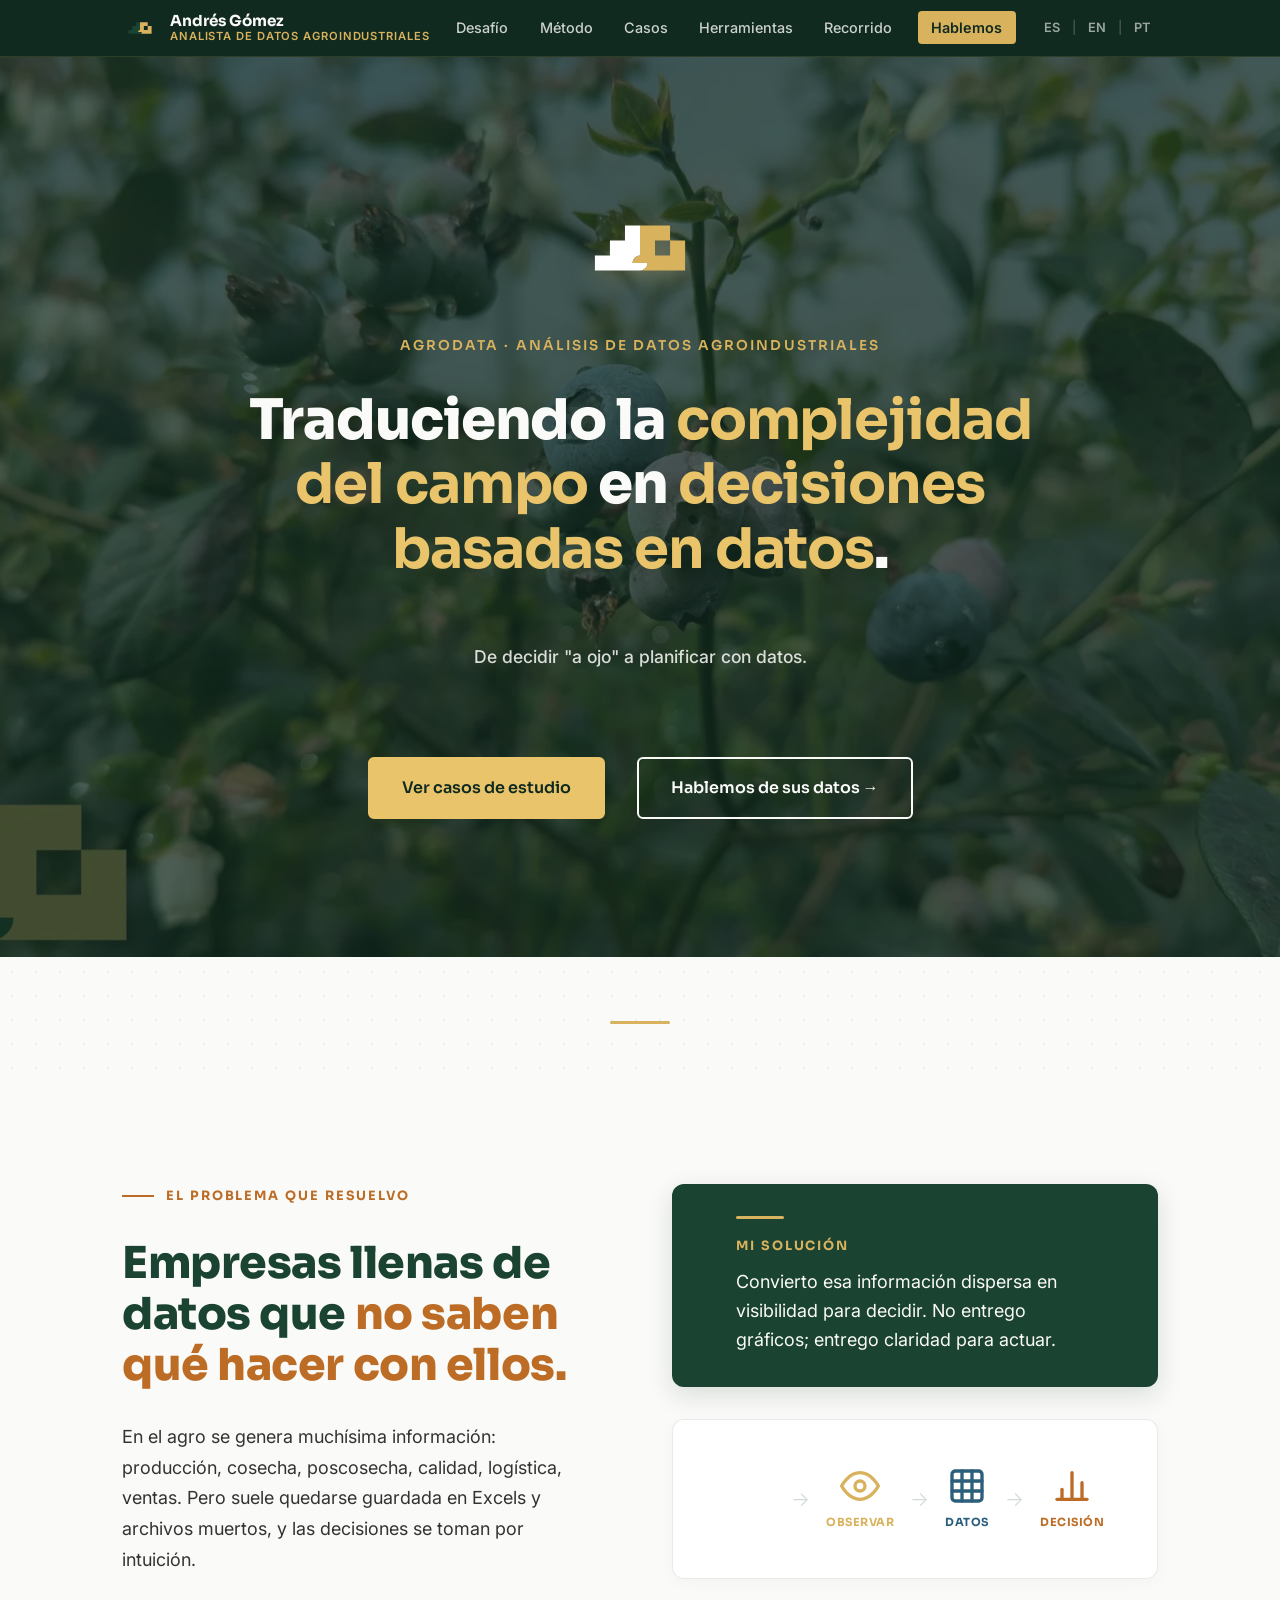
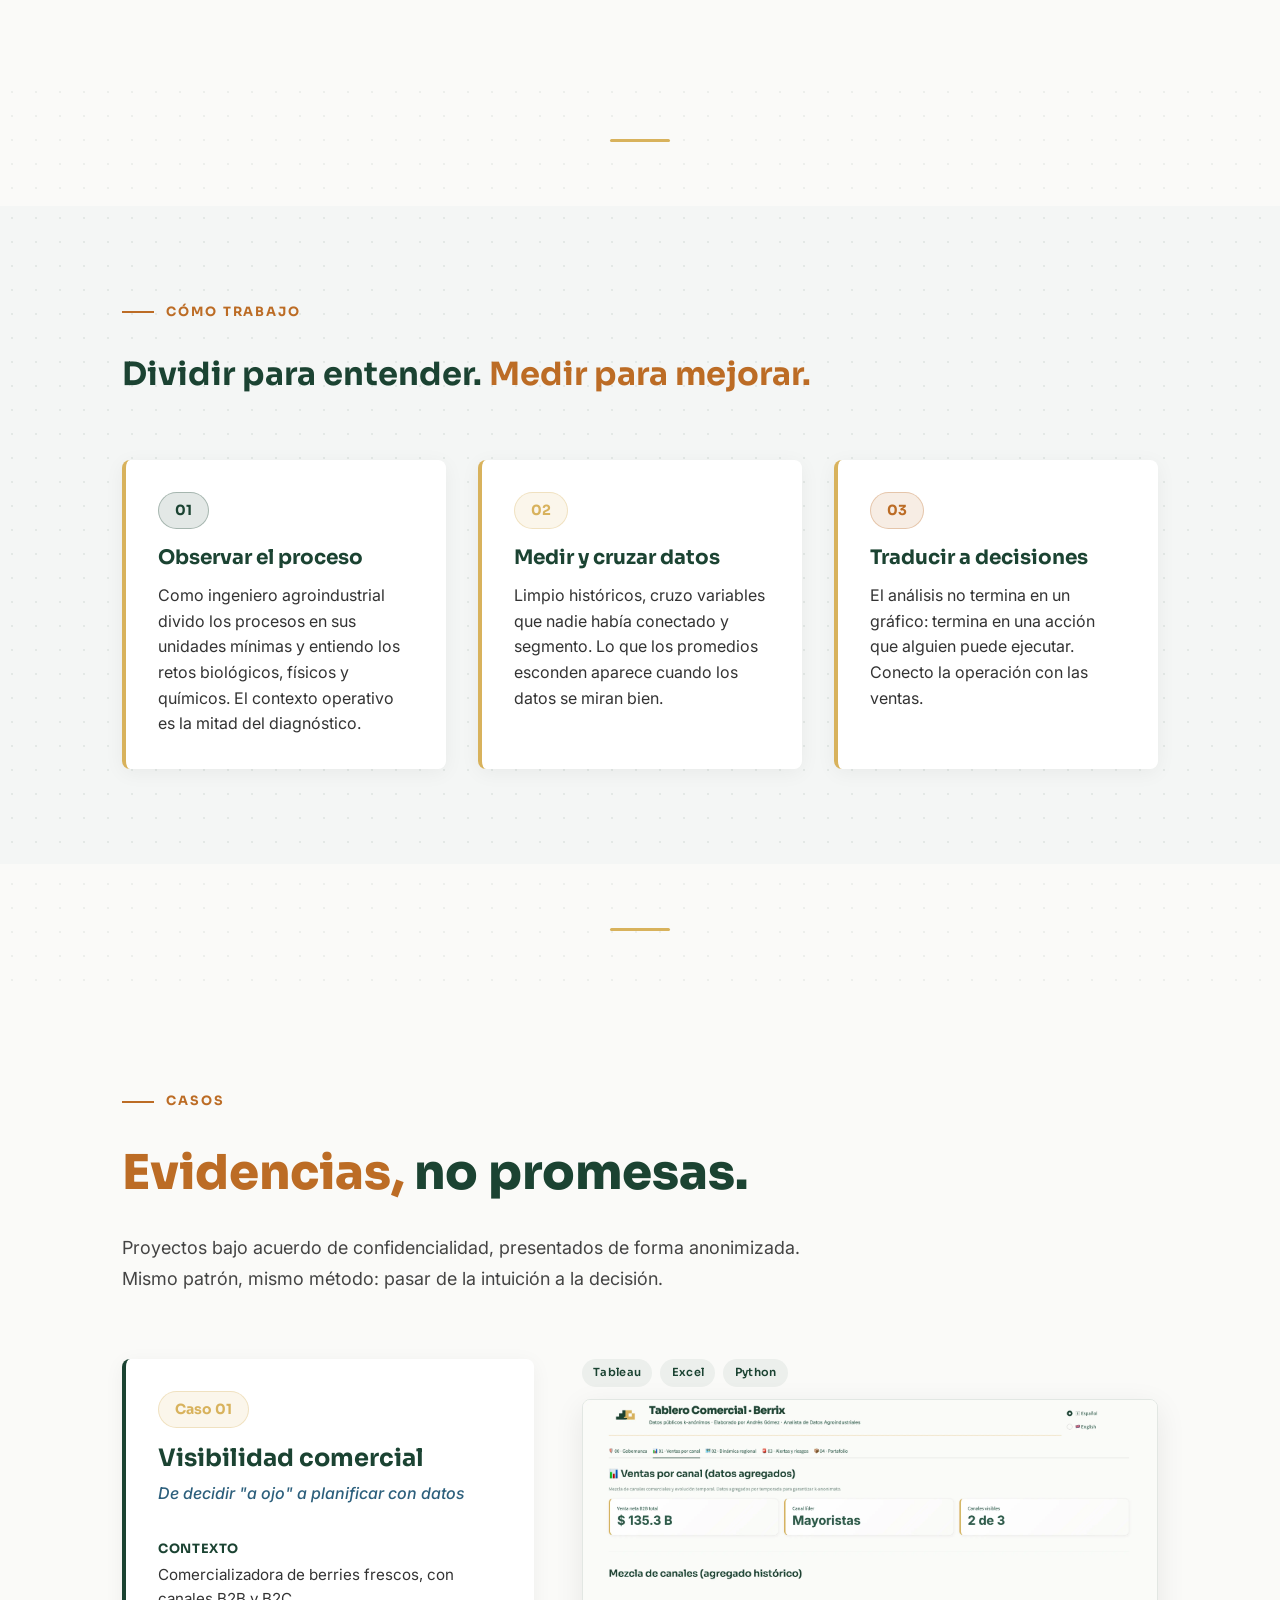
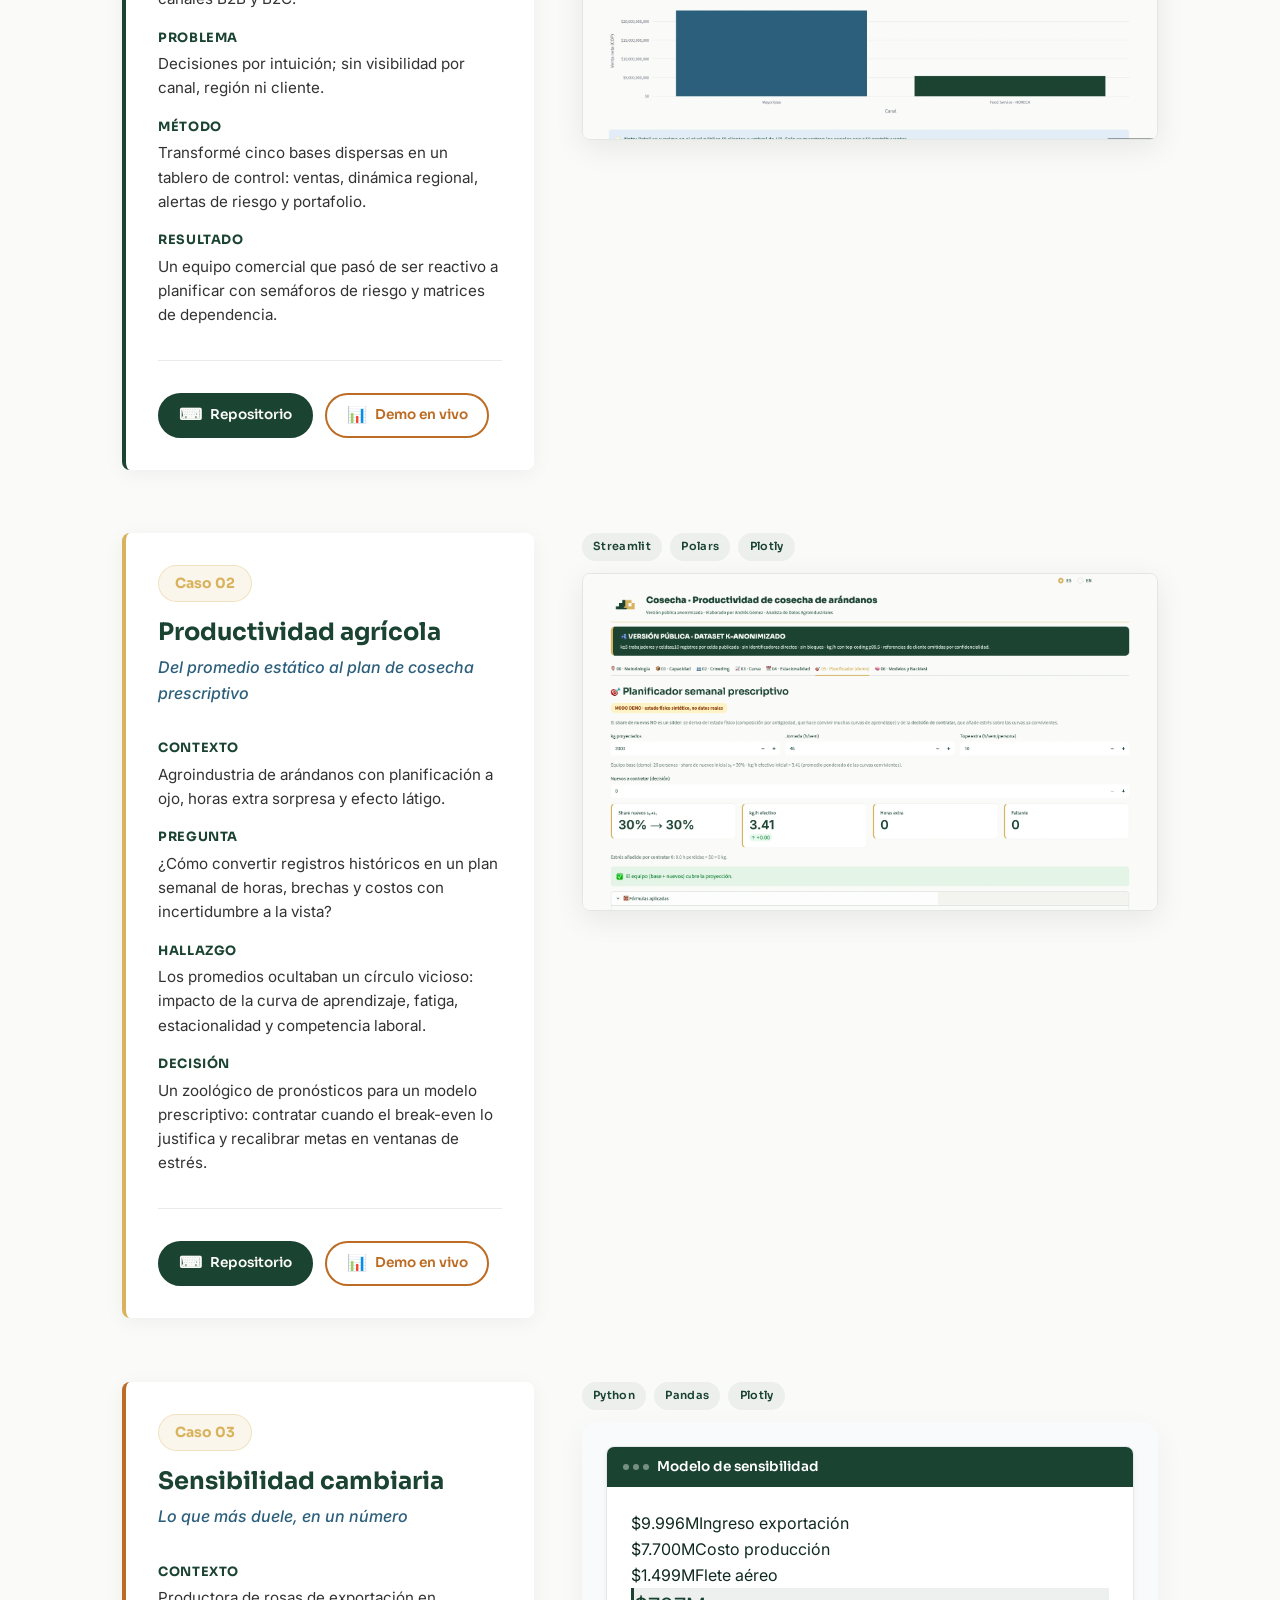
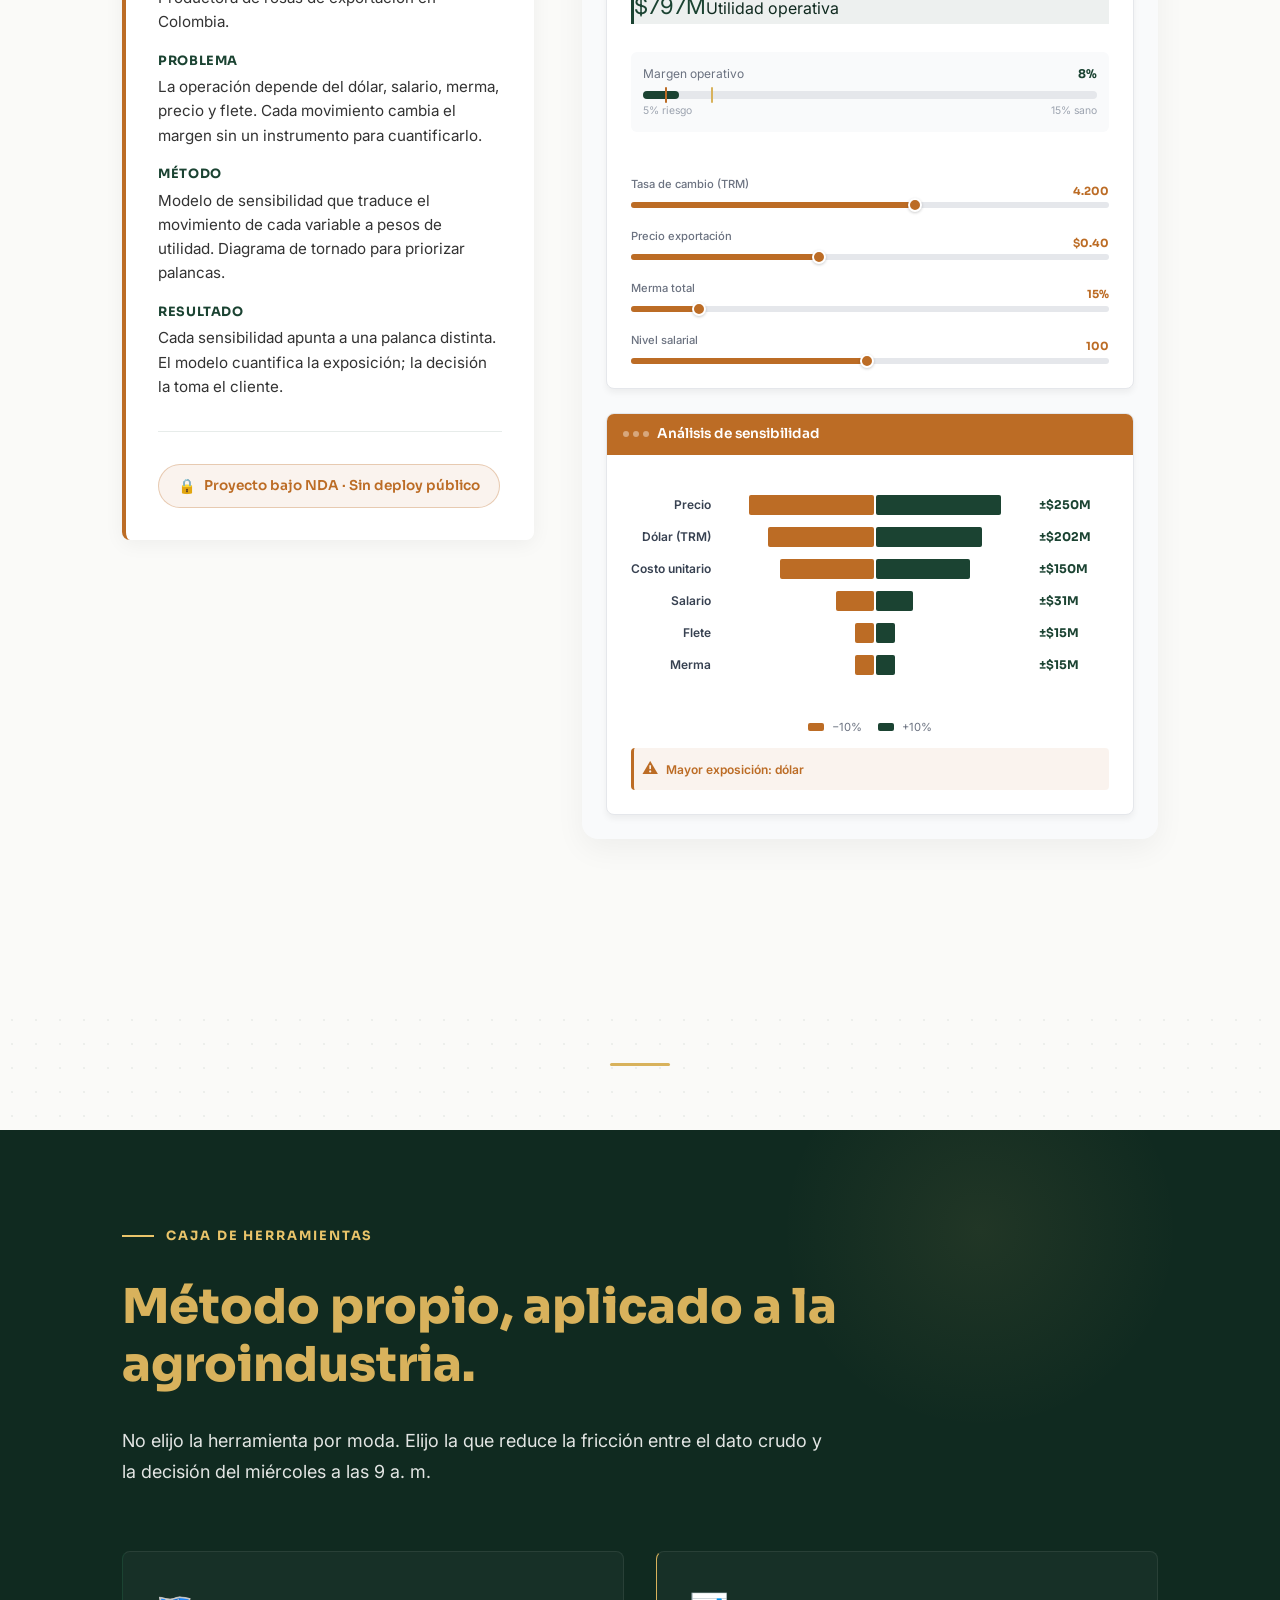
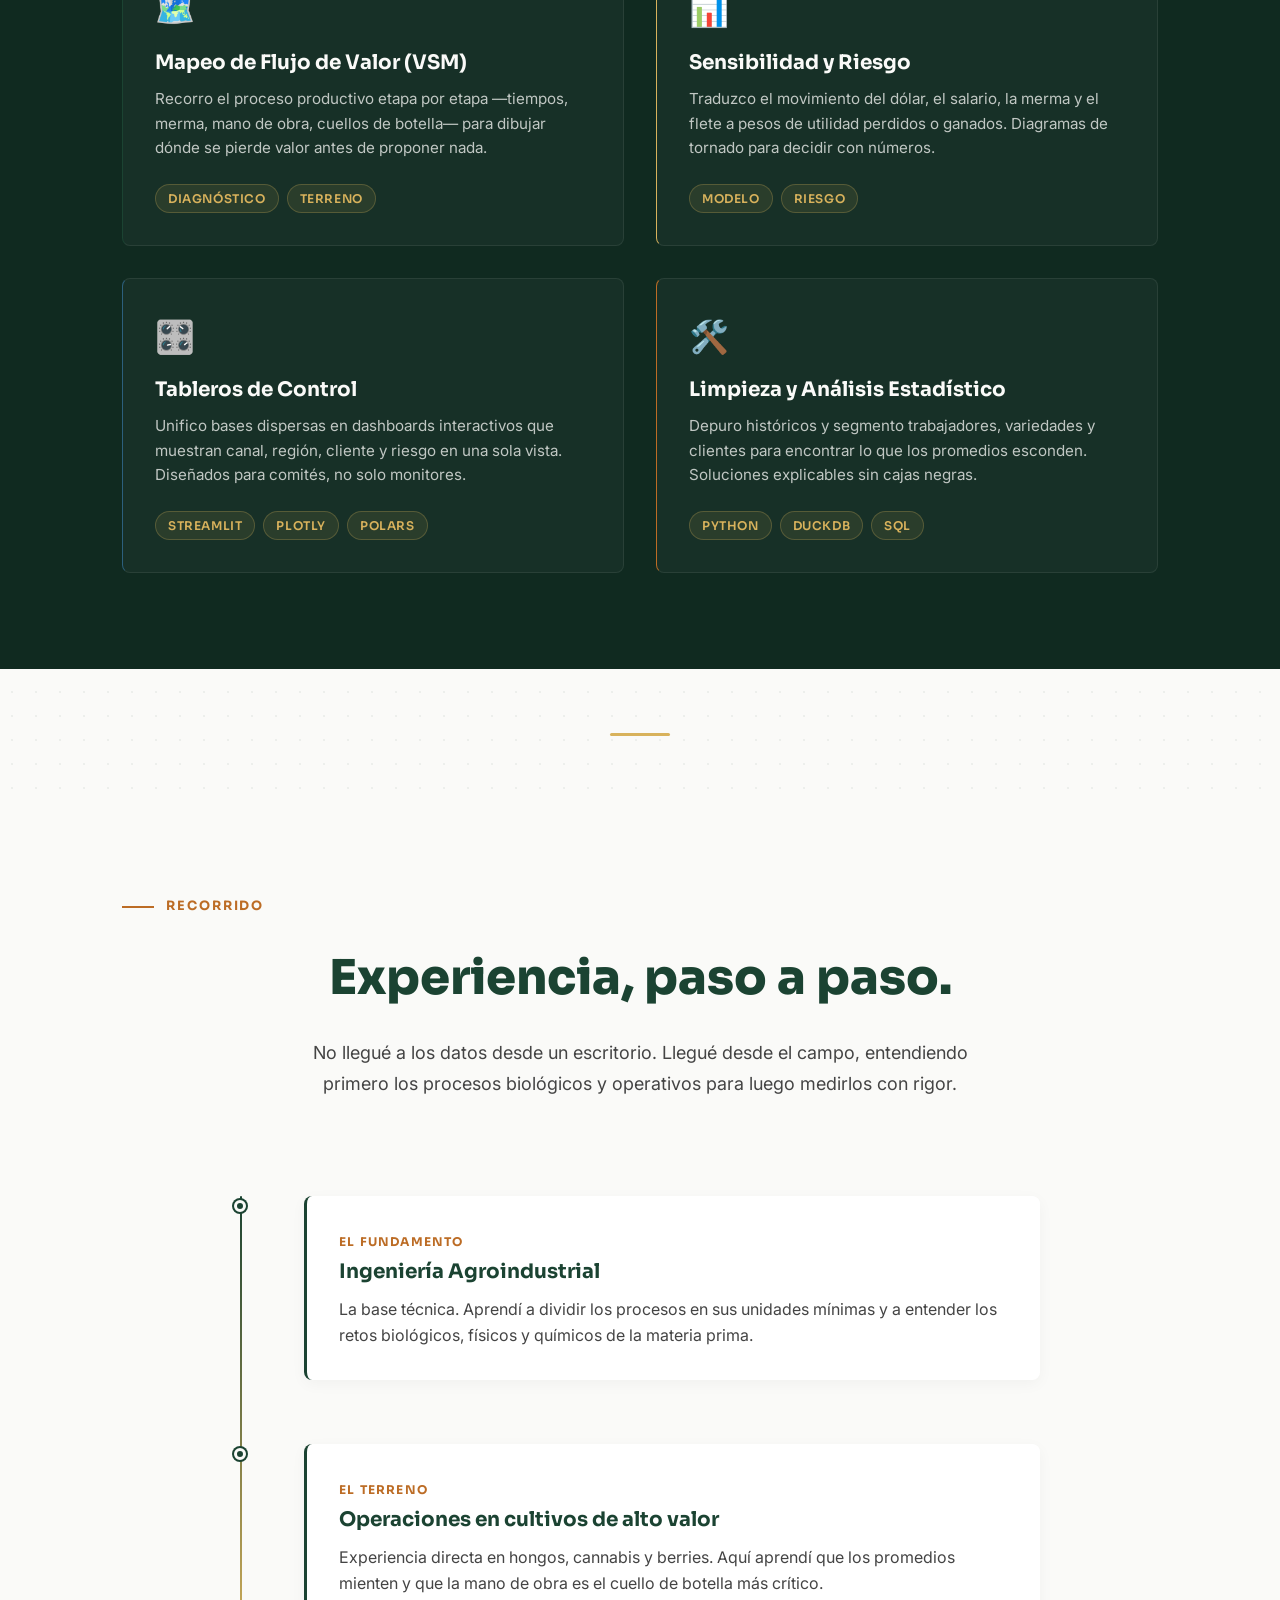
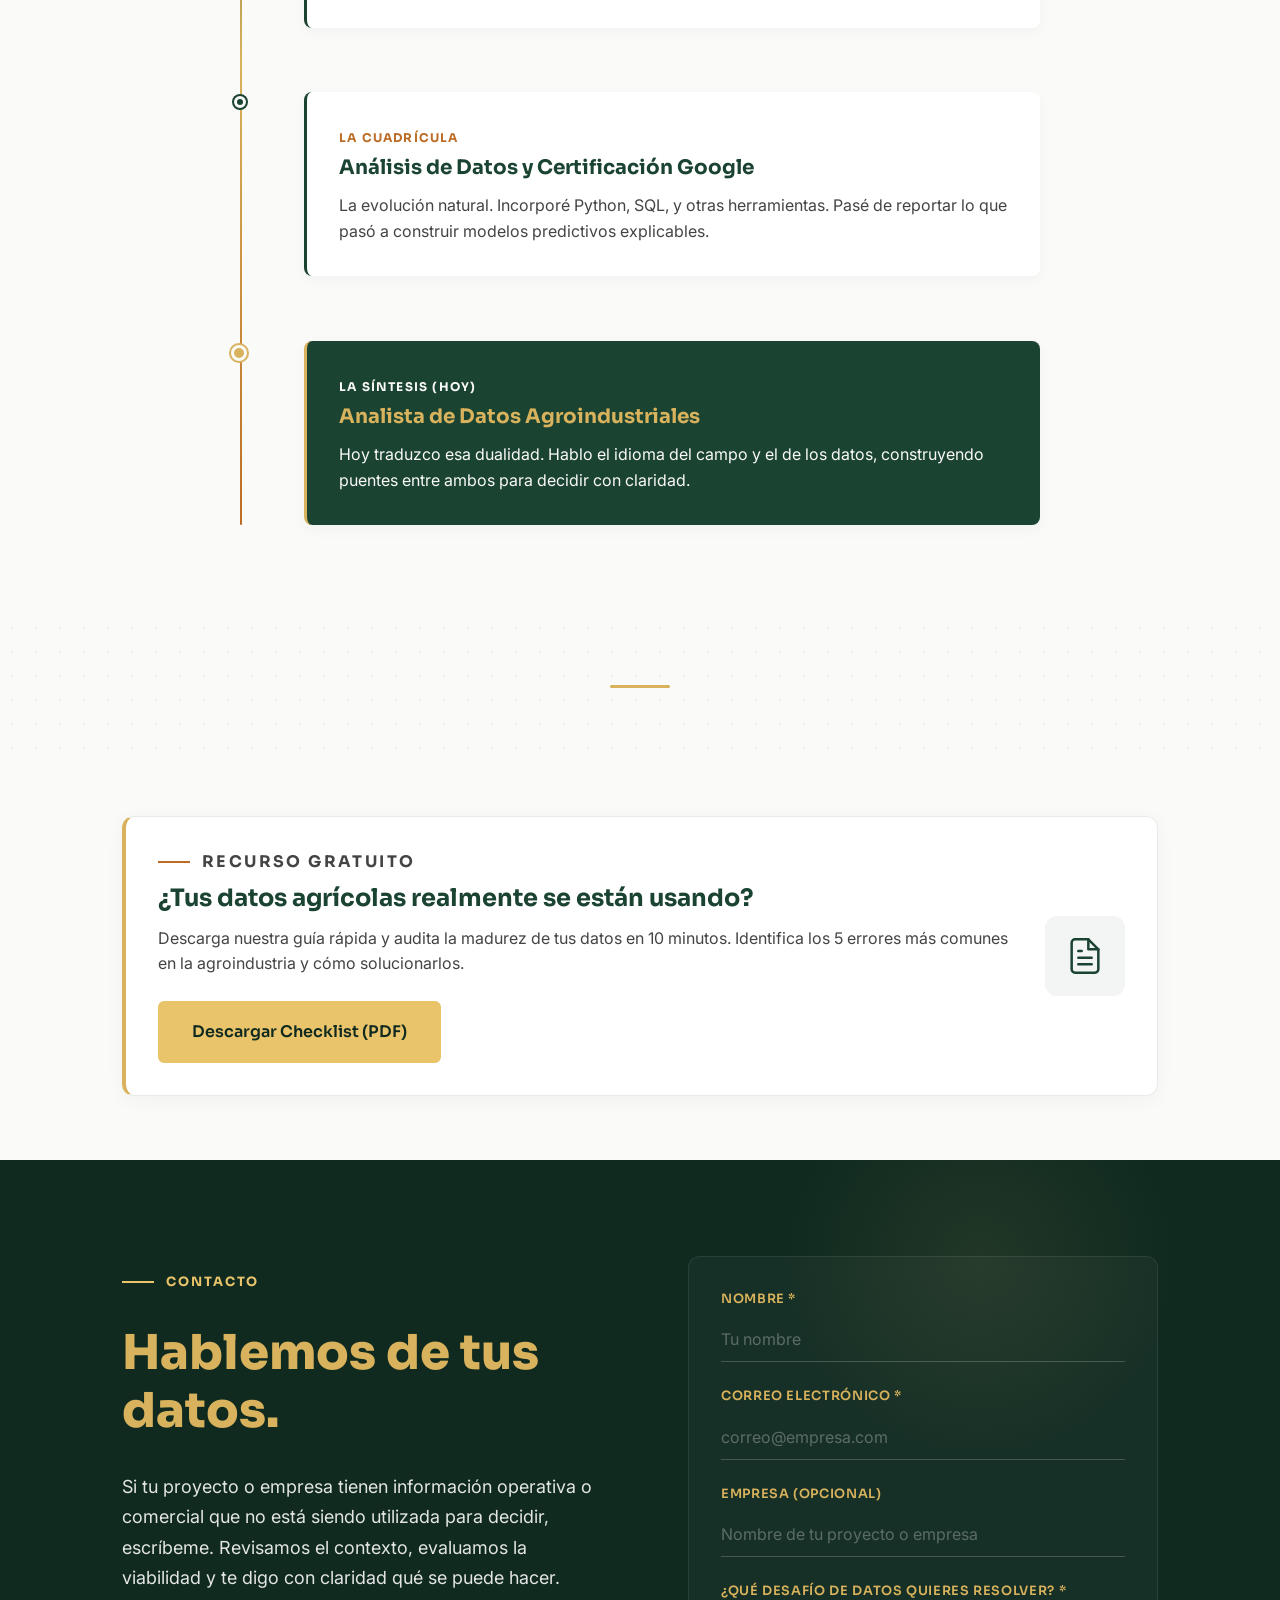
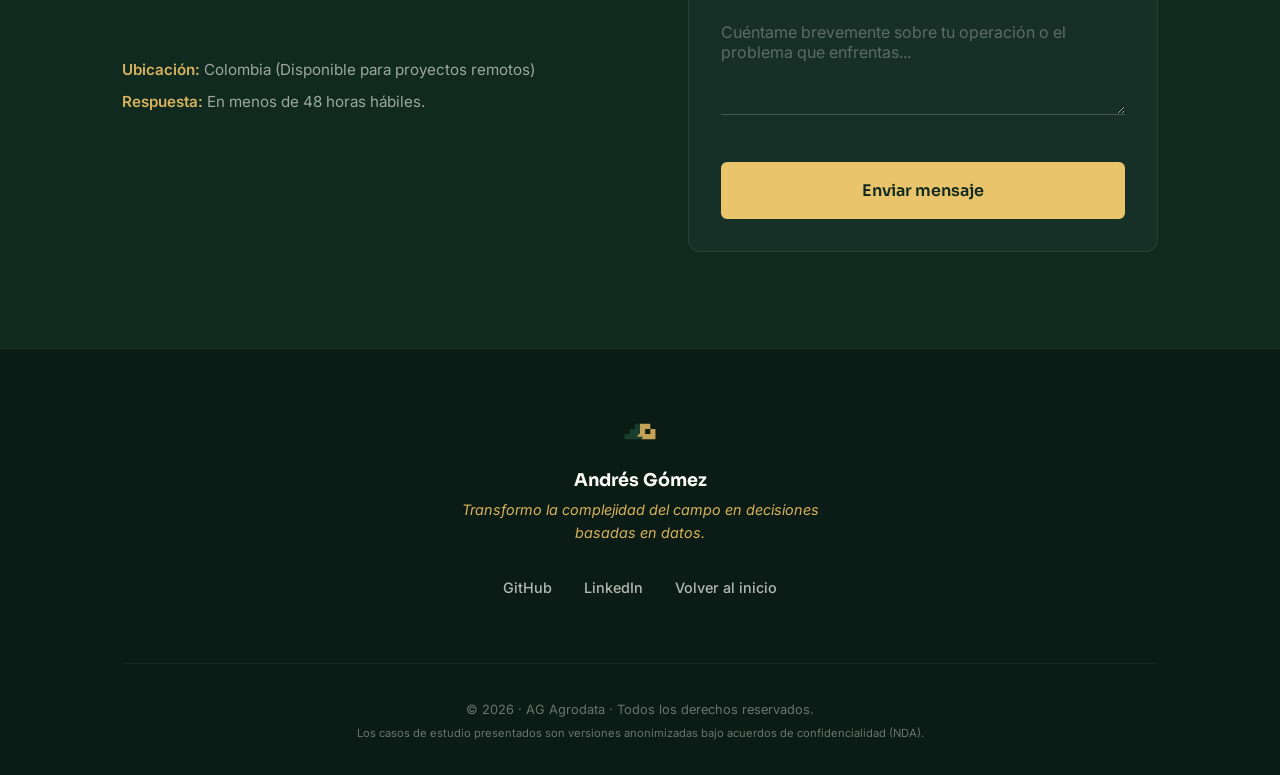
==== commit e8d51e8a: "docs: Cambios estéticos y añadido multidioma y descargable." ====
--- a/index.html
+++ b/index.html
@@ -42,6 +42,11 @@
       }
     }
     </script>
+    <!-- SEO Multilingüe -->
+    <link rel="alternate" hreflang="es" href="https://ag-agrodata.github.io/" />
+    <link rel="alternate" hreflang="en" href="https://ag-agrodata.github.io/index-en.html" />
+    <link rel="alternate" hreflang="pt" href="https://ag-agrodata.github.io/index-pt.html" />
+    <link rel="alternate" hreflang="x-default" href="https://ag-agrodata.github.io/" />
 </head>
 <body>
 
@@ -61,12 +66,19 @@
           <span class="nav-toggle-bar"></span>
         </button>
         <ul class="nav-links" id="nav-links">
-          <li><a href="#problema">El problema</a></li>
+          <li><a href="#problema">Desafío</a></li>
           <li><a href="#metodo">Método</a></li>
           <li><a href="#casos">Casos</a></li>
           <li><a href="#herramientas">Herramientas</a></li>
           <li><a href="#recorrido">Recorrido</a></li>
           <li><a href="#contacto" class="nav-cta">Hablemos</a></li>
+          <li class="lang-selector">
+            <a href="index.html" class="lang-link">ES</a>
+            <span class="lang-sep">|</span>
+            <a href="index-en.html" class="lang-link">EN</a>
+            <span class="lang-sep">|</span>
+            <a href="index-pt.html" class="lang-link">PT</a>
+          </li>
         </ul>
       </div>
     </nav>
@@ -418,6 +430,32 @@
 
     <div class="section-divider" role="presentation"></div>
 
+    <!-- Lead Magnet: Descarga la Guía -->
+    <section class="section-lead-magnet">
+      <div class="container">
+        <div class="lead-magnet-card fade-in">
+          <div class="lead-magnet-content">
+            <p class="section-label" style="margin-bottom: 0.5rem;">Recurso Gratuito</p>
+            <h3>¿Tus datos agrícolas realmente se están usando?</h3>
+            <p>Descarga nuestra guía rápida y audita la madurez de tus datos en 10 minutos. Identifica los 5 errores más comunes en la agroindustria y cómo solucionarlos.</p>
+            <a href="assets/downloads/5-senales-datos-agricolas.pdf" class="btn btn-primary" target="_blank" rel="noopener noreferrer">
+              Descargar Checklist (PDF)
+            </a>
+          </div>
+          <div class="lead-magnet-visual" aria-hidden="true">
+            <!-- Icono representativo del PDF -->
+            <svg viewBox="0 0 24 24" fill="none" stroke="currentColor" stroke-width="1.5" stroke-linecap="round" stroke-linejoin="round">
+              <path d="M14 2H6a2 2 0 0 0-2 2v16a2 2 0 0 0 2 2h12a2 2 0 0 0 2-2V8z"></path>
+              <polyline points="14 2 14 8 20 8"></polyline>
+              <line x1="16" y1="13" x2="8" y2="13"></line>
+              <line x1="16" y1="17" x2="8" y2="17"></line>
+              <polyline points="10 9 9 9 8 9"></polyline>
+            </svg>
+          </div>
+        </div>
+      </div>
+    </section>
+
     <!-- Contacto -->
     <section id="contacto" class="section-contacto section-dark" aria-labelledby="contacto-label">
       <div class="container contacto-container">
--- a/css/style.css
+++ b/css/style.css
@@ -4,7 +4,6 @@
 @import url('https://fonts.googleapis.com/css2?family=Inter:wght@400;500;600&family=Sora:wght@600;700;800&display=swap');
 
 :root {
-  /* Paleta de Marca */
   --verde: #1B4332;
   --dorado: #D8B25C;
   --terracota: #BC6C25;
@@ -12,23 +11,15 @@
   --azul: #2C5F7C;
   --ambar: #E9C46A;
   --negro: #102a20;
-
-  /* Tipografía */
   --font-display: 'Sora', sans-serif;
   --font-body: 'Inter', sans-serif;
-
-  /* Espaciado */
   --space-sm: 1rem;
   --space-md: 2rem;
   --space-lg: 4rem;
   --space-xl: 6rem;
 }
 
-* {
-  margin: 0;
-  padding: 0;
-  box-sizing: border-box;
-}
+* { margin: 0; padding: 0; box-sizing: border-box; }
 
 body {
   font-family: var(--font-body);
@@ -36,545 +27,157 @@
   color: var(--negro);
   line-height: 1.6;
   -webkit-font-smoothing: antialiased;
-  /* Fondo ambient con grilla de puntos sutil */
   background-image: radial-gradient(circle, rgba(27, 67, 50, 0.06) 1px, transparent 1px);
   background-size: 24px 24px;
 }
 
-h1, h2, h3, h4 {
-  font-family: var(--font-display);
-  color: var(--verde);
-  line-height: 1.2;
-}
-
+h1, h2, h3, h4 { font-family: var(--font-display); color: var(--verde); line-height: 1.2; }
 h1 { font-size: clamp(2.5rem, 5vw, 4rem); font-weight: 800; }
 h2 { font-size: clamp(2rem, 4vw, 3rem); font-weight: 700; margin-bottom: var(--space-md); }
 h3 { font-size: 1.5rem; font-weight: 700; color: var(--azul); }
-
 p { margin-bottom: 1.5rem; font-size: 1.125rem; color: #333; }
 
-.container {
-  max-width: 1100px;
-  margin: 0 auto;
-  padding: 0 var(--space-md);
-}
+.container { max-width: 1100px; margin: 0 auto; padding: 0 var(--space-md); }
 
 /* ============================================
    2. UTILIDADES Y SEPARADORES
    ============================================ */
 .text-verde { color: var(--verde); }
 .text-terracota { color: var(--terracota); }
-
-.bg-subtle {
-  background-color: #F4F6F5;
-}
+.bg-subtle { background-color: #F4F6F5; }
 
 .section-divider {
-  width: 60px;
-  height: 3px;
-  background: var(--dorado);
-  margin: var(--space-lg) auto;
-  border-radius: 2px;
-}
-
-.section-dark .section-divider {
-  background: var(--ambar);
-}
+  width: 60px; height: 3px; background: var(--dorado);
+  margin: var(--space-lg) auto; border-radius: 2px;
+}
+.section-dark .section-divider { background: var(--ambar); }
 
 /* ============================================
    3. NAVEGACIÓN
    ============================================ */
 .site-nav {
-  position: sticky;
-  top: 0;
-  z-index: 1000;
-  background: var(--negro);
-  border-bottom: 1px solid rgba(216, 178, 92, 0.15);
+  position: sticky; top: 0; z-index: 1000;
+  background: var(--negro); border-bottom: 1px solid rgba(216, 178, 92, 0.15);
   transition: background 0.3s ease, box-shadow 0.3s ease;
 }
-
 .site-nav.scrolled {
-  background: rgba(16, 42, 32, 0.97);
-  backdrop-filter: blur(8px);
+  background: rgba(16, 42, 32, 0.97); backdrop-filter: blur(8px);
   box-shadow: 0 2px 12px rgba(0, 0, 0, 0.2);
 }
-
-.nav-container {
-  display: flex;
-  justify-content: space-between;
-  align-items: center;
-  padding: 0.75rem var(--space-md);
-}
-
-.nav-brand {
-  display: flex;
-  align-items: center;
-  gap: 0.75rem;
-  text-decoration: none;
-}
-
-.nav-logo {
-  width: 36px;
-  height: auto;
-}
-
-.nav-brand-text {
-  display: flex;
-  flex-direction: column;
-  line-height: 1.2;
-}
-
-.nav-name {
-  font-family: var(--font-display);
-  font-weight: 700;
-  color: var(--hueso);
-  font-size: 0.95rem;
-}
-
-.nav-role {
-  font-size: 0.7rem;
-  color: var(--dorado);
-  font-weight: 600;
-  letter-spacing: 0.08em;
-  text-transform: uppercase;
-}
-
-.nav-links {
-  display: flex;
-  align-items: center;
-  gap: 0.25rem;
-  list-style: none;
-  margin: 0;
-  padding: 0;
-}
-
+.nav-container { display: flex; justify-content: space-between; align-items: center; padding: 0.75rem var(--space-md); }
+.nav-brand { display: flex; align-items: center; gap: 0.75rem; text-decoration: none; }
+.nav-logo { width: 36px; height: auto; }
+.nav-brand-text { display: flex; flex-direction: column; line-height: 1.2; }
+.nav-name { font-family: var(--font-display); font-weight: 700; color: var(--hueso); font-size: 0.95rem; }
+.nav-role { font-size: 0.7rem; color: var(--dorado); font-weight: 600; letter-spacing: 0.08em; text-transform: uppercase; }
+
+.nav-links { display: flex; align-items: center; gap: 0.25rem; list-style: none; margin: 0; padding: 0; }
 .nav-links a {
-  text-decoration: none;
-  color: rgba(250, 250, 248, 0.8);
-  font-size: 0.9rem;
-  font-weight: 500;
-  padding: 0.5rem 0.85rem;
-  border-radius: 4px;
-  transition: color 0.2s ease, background 0.2s ease;
-}
-
-.nav-links a:hover {
-  color: var(--hueso);
-  background: rgba(216, 178, 92, 0.1);
-}
-
-.nav-cta {
-  background: var(--dorado) !important;
-  color: var(--negro) !important;
-  font-weight: 600 !important;
-  margin-left: 0.5rem;
-}
-
-.nav-cta:hover {
-  background: var(--ambar) !important;
-}
-
-.nav-toggle {
-  display: none;
-  flex-direction: column;
-  gap: 5px;
-  background: none;
-  border: none;
-  cursor: pointer;
-  padding: 0.5rem;
-}
-
-.nav-toggle-bar {
-  width: 24px;
-  height: 2px;
-  background: var(--hueso);
-  border-radius: 2px;
-  transition: transform 0.3s ease, opacity 0.3s ease;
-}
+  text-decoration: none; color: rgba(250, 250, 248, 0.8); font-size: 0.9rem; font-weight: 500;
+  padding: 0.5rem 0.85rem; border-radius: 4px; transition: color 0.2s ease, background 0.2s ease;
+}
+.nav-links a:hover { color: var(--hueso); background: rgba(216, 178, 92, 0.1); }
+.nav-cta { background: var(--dorado) !important; color: var(--negro) !important; font-weight: 600 !important; margin-left: 0.5rem; }
+.nav-cta:hover { background: var(--ambar) !important; }
+
+.nav-toggle { display: none; flex-direction: column; gap: 5px; background: none; border: none; cursor: pointer; padding: 0.5rem; }
+.nav-toggle-bar { width: 24px; height: 2px; background: var(--hueso); border-radius: 2px; transition: transform 0.3s ease, opacity 0.3s ease; }
 
 @media (max-width: 900px) {
   .nav-toggle { display: flex; }
   .nav-links {
-    position: absolute;
-    top: 100%;
-    left: 0;
-    right: 0;
-    flex-direction: column;
-    background: var(--negro);
-    padding: 1rem var(--space-md);
-    border-bottom: 1px solid rgba(216, 178, 92, 0.15);
-    gap: 0.25rem;
-    transform: translateY(-10px);
-    opacity: 0;
-    pointer-events: none;
-    transition: transform 0.3s ease, opacity 0.3s ease;
+    position: absolute; top: 100%; left: 0; right: 0; flex-direction: column;
+    background: var(--negro); padding: 1rem var(--space-md); border-bottom: 1px solid rgba(216, 178, 92, 0.15);
+    gap: 0.25rem; transform: translateY(-10px); opacity: 0; pointer-events: none; transition: transform 0.3s ease, opacity 0.3s ease;
   }
-  .nav-links.open {
-    transform: translateY(0);
-    opacity: 1;
-    pointer-events: auto;
-  }
+  .nav-links.open { transform: translateY(0); opacity: 1; pointer-events: auto; }
   .nav-links a { width: 100%; padding: 0.75rem; }
   .nav-cta { margin-left: 0; margin-top: 0.5rem; text-align: center; }
 }
 
 /* ============================================
-   4. HERO SECTION (con carrusel de fondo)
-   ============================================ */
-
-.hero {
-  position: relative;
-  padding: var(--space-xl) 0;
-  min-height: 100vh;
-  display: flex;
-  align-items: center;
-  overflow: hidden;
-}
-
-/* Carrusel de fondo */
-.hero-bg-carousel {
-  position: absolute;
-  top: 0;
-  left: 0;
-  width: 100%;
-  height: 100%;
-  z-index: 0;
-}
-
-.carousel-track {
-  position: relative;
-  width: 100%;
-  height: 100%;
-}
-
-.carousel-slide {
-  position: absolute;
-  top: 0;
-  left: 0;
-  width: 100%;
-  height: 100%;
-  object-fit: cover;
-  opacity: 0;
-  transition: opacity 2s ease-in-out;
-}
-
-.carousel-slide.active {
-  opacity: 1;
-}
-
-/* Overlay oscuro sobre las imágenes */
-.hero-overlay {
-  position: absolute;
-  top: 0;
-  left: 0;
-  width: 100%;
-  height: 100%;
-  background: rgba(16, 42, 32, 0.75); /* Verde oscuro semi-transparente */
-  z-index: 1;
-}
-
-/* Contenido del Hero */
-.hero-container {
-  position: relative;
-  z-index: 2;
-  max-width: 900px;
-  margin: 0 auto;
-  text-align: center;
-}
-
-.hero-logo-large {
-  width: 140px;
-  height: auto;
-  margin: 0 auto var(--space-md);
-  display: block;
-  filter: drop-shadow(0 4px 12px rgba(216, 178, 92, 0.3));
-}
-
+   4. HERO SECTION
+   ============================================ */
+.hero { position: relative; padding: var(--space-xl) 0; min-height: 100vh; display: flex; align-items: center; overflow: hidden; }
+.hero-bg-carousel { position: absolute; top: 0; left: 0; width: 100%; height: 100%; z-index: 0; }
+.carousel-track { position: relative; width: 100%; height: 100%; }
+.carousel-slide { position: absolute; top: 0; left: 0; width: 100%; height: 100%; object-fit: cover; opacity: 0; transition: opacity 2s ease-in-out; }
+.carousel-slide.active { opacity: 1; }
+.hero-overlay { position: absolute; top: 0; left: 0; width: 100%; height: 100%; background: rgba(16, 42, 32, 0.75); z-index: 1; }
+
+.hero-container { position: relative; z-index: 2; max-width: 900px; margin: 0 auto; text-align: center; }
+.hero-logo-large { width: 140px; height: auto; margin: 0 auto var(--space-md); display: block; filter: drop-shadow(0 4px 12px rgba(216, 178, 92, 0.3)); }
+@media (max-width: 600px) { .hero-logo-large { width: 100px; } }
+
+.hero-eyebrow { font-family: var(--font-display); font-size: 0.85rem; font-weight: 600; color: var(--dorado); letter-spacing: 0.15em; text-transform: uppercase; margin-bottom: var(--space-md); }
+.hero h1 { color: var(--hueso); font-size: clamp(2rem, 5vw, 3.5rem); font-weight: 800; line-height: 1.15; margin-bottom: var(--space-lg); letter-spacing: -0.02em; }
+.hero h1 em { color: var(--ambar); font-style: normal; font-weight: 700; }
+
+.hero-slider { position: relative; min-height: 3rem; margin: var(--space-md) 0 var(--space-lg); overflow: hidden; }
+.slider-text {
+  position: absolute; top: 0; left: 0; width: 100%; font-size: 1.1rem; color: rgba(250, 250, 248, 0.85);
+  font-weight: 500; opacity: 0; transform: translateY(10px); transition: opacity 0.6s ease, transform 0.6s ease; line-height: 1.4;
+}
+.slider-text.active { opacity: 1; transform: translateY(0); }
 @media (max-width: 600px) {
-  .hero-logo-large { width: 100px; }
-}
-
-.hero-eyebrow {
-  font-family: var(--font-display);
-  font-size: 0.85rem;
-  font-weight: 600;
-  color: var(--dorado);
-  letter-spacing: 0.15em;
-  text-transform: uppercase;
-  margin-bottom: var(--space-md);
-}
-
-.hero h1 {
-  color: var(--hueso);
-  font-size: clamp(2rem, 5vw, 3.5rem);
-  font-weight: 800;
-  line-height: 1.15;
-  margin-bottom: var(--space-lg);
-  letter-spacing: -0.02em;
-}
-
-.hero h1 em {
-  color: var(--ambar);
-  font-style: normal;
-  font-weight: 700;
-}
-
-.hero-slider {
-  position: relative;
-  height: 2rem;
-  margin: var(--space-md) 0 var(--space-lg);
-  overflow: hidden;
-}
-
-.slider-text {
-  position: absolute;
-  top: 0;
-  left: 0;
-  width: 100%;
-  font-size: 1.25rem;
-  color: rgba(250, 250, 248, 0.85);
-  font-weight: 500;
-  opacity: 0;
-  transform: translateY(10px);
-  transition: opacity 0.6s ease, transform 0.6s ease;
-}
-
-.slider-text.active {
-  opacity: 1;
-  transform: translateY(0);
-}
-
-.hero .cta-group {
-  display: flex;
-  gap: var(--space-md);
-  justify-content: center;
-  flex-wrap: wrap;
-}
+  .hero-slider { min-height: 3.5rem; }
+  .slider-text { font-size: 1rem; padding: 0 1rem; }
+}
+
+.hero .cta-group { display: flex; gap: var(--space-md); justify-content: center; flex-wrap: wrap; }
 
 /* ============================================
    5. SECCIÓN: EL PROBLEMA
    ============================================ */
-.section-problema {
-  padding: var(--space-xl) 0;
-  background: var(--hueso);
-}
-
+.section-problema { padding: var(--space-xl) 0; background: var(--hueso); }
 .section-label {
-  font-family: var(--font-display);
-  font-size: 0.8rem;
-  font-weight: 700;
-  color: var(--terracota);
-  letter-spacing: 0.15em;
-  text-transform: uppercase;
-  margin-bottom: var(--space-md);
-  display: flex;
-  align-items: center;
-  gap: 0.75rem;
-}
-
-.section-label::before {
-  content: '';
-  width: 32px;
-  height: 2px;
-  background: var(--terracota);
-  display: inline-block;
-}
-
-.problema-titulo {
-  color: var(--verde);
-  font-size: clamp(1.75rem, 4vw, 2.75rem);
-  font-weight: 800;
-  line-height: 1.15;
-  margin-bottom: var(--space-md);
-  letter-spacing: -0.01em;
-}
-
-.problema-texto {
-  font-size: 1.125rem;
-  color: #333;
-  line-height: 1.7;
-  max-width: 640px;
-  margin: 0;
-}
-
-.section-problema .container {
-  display: grid;
-  grid-template-columns: 1fr 1fr;
-  gap: var(--space-lg);
-  align-items: center;
-}
-
+  font-family: var(--font-display); font-size: 0.8rem; font-weight: 700; color: var(--terracota);
+  letter-spacing: 0.15em; text-transform: uppercase; margin-bottom: var(--space-md); display: flex; align-items: center; gap: 0.75rem;
+}
+.section-label::before { content: ''; width: 32px; height: 2px; background: var(--terracota); display: inline-block; }
+
+.problema-titulo { color: var(--verde); font-size: clamp(1.75rem, 4vw, 2.75rem); font-weight: 800; line-height: 1.15; margin-bottom: var(--space-md); letter-spacing: -0.01em; }
+.problema-texto { font-size: 1.125rem; color: #333; line-height: 1.7; max-width: 640px; margin: 0; }
+
+.section-problema .container { display: grid; grid-template-columns: 1fr 1fr; gap: var(--space-lg); align-items: center; }
 .problema-seccion1 { padding-right: var(--space-md); }
-
-.problema-seccion2 {
-  display: flex;
-  flex-direction: column;
-  gap: var(--space-md);
-}
-
-.solucion-card {
-  background: var(--verde);
-  padding: var(--space-md) var(--space-lg);
-  border-radius: 12px;
-  box-shadow: 0 8px 24px rgba(27, 67, 50, 0.15);
-}
-
+.problema-seccion2 { display: flex; flex-direction: column; gap: var(--space-md); }
+
+.solucion-card { background: var(--verde); padding: var(--space-md) var(--space-lg); border-radius: 12px; box-shadow: 0 8px 24px rgba(27, 67, 50, 0.15); }
 .solucion-label {
-  position: relative;
-  padding-top: 1.25rem;
-  font-family: var(--font-display);
-  font-size: 0.8rem;
-  font-weight: 700;
-  color: var(--dorado);
-  letter-spacing: 0.15em;
-  text-transform: uppercase;
-  margin-bottom: 0.75rem;
-}
-
-.solucion-label::before {
-  content: '';
-  position: absolute;
-  top: 0;
-  left: 0;
-  width: 48px;
-  height: 3px;
-  background: var(--dorado);
-  border-radius: 2px;
-}
-
-.solucion-texto {
-  font-size: 1.125rem;
-  color: var(--hueso);
-  line-height: 1.6;
-  margin: 0;
-}
-
-/* Animación de flujo: Campo → Observar → Datos → Decisión */
+  position: relative; padding-top: 1.25rem; font-family: var(--font-display); font-size: 0.8rem; font-weight: 700;
+  color: var(--dorado); letter-spacing: 0.15em; text-transform: uppercase; margin-bottom: 0.75rem;
+}
+.solucion-label::before { content: ''; position: absolute; top: 0; left: 0; width: 48px; height: 3px; background: var(--dorado); border-radius: 2px; }
+.solucion-texto { font-size: 1.125rem; color: var(--hueso); line-height: 1.6; margin: 0; }
+
+/* Animación de flujo */
 .animacion-placeholder {
-  width: 100%;
-  height: 160px;
-  border: 1px solid rgba(27, 67, 50, 0.1);
-  border-radius: 12px;
-  background: white;
-  display: flex;
-  align-items: center;
-  justify-content: center;
-  gap: 1rem;
-  box-shadow: 0 4px 15px rgba(0,0,0,0.03);
-}
-
-.anim-stage {
-  display: flex;
-  flex-direction: column;
-  align-items: center;
-  gap: 0.5rem;
-  animation-duration: 11s;
-  animation-iteration-count: infinite;
-  animation-timing-function: ease-in-out;
-  animation-fill-mode: both;
-}
-
-.anim-stage svg {
-  width: 40px;
-  height: 40px;
-  transition: color 0.5s ease;
-}
-
-.anim-label {
-  font-family: var(--font-display);
-  font-size: 0.7rem;
-  font-weight: 700;
-  text-transform: uppercase;
-  letter-spacing: 0.05em;
-  transition: color 0.5s ease;
-}
-
-/* Colores de cada etapa */
+  width: 100%; height: 160px; border: 1px solid rgba(27, 67, 50, 0.1); border-radius: 12px; background: white;
+  display: flex; align-items: center; justify-content: center; gap: 1rem; box-shadow: 0 4px 15px rgba(0,0,0,0.03);
+}
+.anim-stage { display: flex; flex-direction: column; align-items: center; gap: 0.5rem; animation-duration: 11s; animation-iteration-count: infinite; animation-timing-function: ease-in-out; animation-fill-mode: both; }
+.anim-stage svg { width: 40px; height: 40px; transition: color 0.5s ease; }
+.anim-label { font-family: var(--font-display); font-size: 0.7rem; font-weight: 700; text-transform: uppercase; letter-spacing: 0.05em; transition: color 0.5s ease; }
+
 .anim-stage-1 { color: var(--verde); animation-name: stage1; }
 .anim-stage-2 { color: var(--dorado); animation-name: stage2; }
 .anim-stage-3 { color: var(--azul); animation-name: stage3; }
 .anim-stage-4 { color: var(--terracota); animation-name: stage4; }
 
-/* Flechas con animación de pulso */
-.anim-arrow {
-  color: rgba(27, 67, 50, 0.2);
-  font-size: 1.25rem;
-  font-weight: 300;
-  animation: arrowPulse 2s infinite ease-in-out;
-}
-
-/* Keyframes para cada etapa (ciclo de 11s) */
-/* Etapa 1: Campo - activa 0-18%, gris 18-73%, coloreada 73-95% */
-@keyframes stage1 {
-  0%, 100% { opacity: 0; transform: scale(0.8); filter: grayscale(100%); }
-  5%, 18% { opacity: 1; transform: scale(1); filter: grayscale(0%); }
-  23%, 73% { opacity: 1; transform: scale(1); filter: grayscale(100%); }
-  78%, 95% { opacity: 1; transform: scale(1); filter: grayscale(0%); }
-}
-
-/* Etapa 2: Observar - aparece 18%, activa 23-36%, gris 41-73%, coloreada 73-95% */
-@keyframes stage2 {
-  0%, 18% { opacity: 0; transform: scale(0.8); filter: grayscale(100%); }
-  23%, 36% { opacity: 1; transform: scale(1); filter: grayscale(0%); }
-  41%, 73% { opacity: 1; transform: scale(1); filter: grayscale(100%); }
-  78%, 95% { opacity: 1; transform: scale(1); filter: grayscale(0%); }
-}
-
-/* Etapa 3: Datos - aparece 36%, activa 41-54%, gris 59-73%, coloreada 73-95% */
-@keyframes stage3 {
-  0%, 36% { opacity: 0; transform: scale(0.8); filter: grayscale(100%); }
-  41%, 54% { opacity: 1; transform: scale(1); filter: grayscale(0%); }
-  59%, 73% { opacity: 1; transform: scale(1); filter: grayscale(100%); }
-  78%, 95% { opacity: 1; transform: scale(1); filter: grayscale(0%); }
-}
-
-/* Etapa 4: Decisión - aparece 54%, activa 59-73%, todas coloreadas 73-95% */
-@keyframes stage4 {
-  0%, 54% { opacity: 0; transform: scale(0.8); filter: grayscale(100%); }
-  59%, 73% { opacity: 1; transform: scale(1); filter: grayscale(0%); }
-  78%, 95% { opacity: 1; transform: scale(1); filter: grayscale(0%); }
-}
-
-/* Pulso de flechas */
-@keyframes arrowPulse {
-  0%, 100% { opacity: 0.2; transform: translateX(0); }
-  50% { opacity: 0.6; transform: translateX(4px); }
-}
-
-/* Responsive */
+.anim-arrow { color: rgba(27, 67, 50, 0.2); font-size: 1.25rem; font-weight: 300; animation: arrowPulse 2s infinite ease-in-out; }
+
+@keyframes stage1 { 0%, 100% { opacity: 0; transform: scale(0.8); filter: grayscale(100%); } 5%, 18% { opacity: 1; transform: scale(1); filter: grayscale(0%); } 23%, 73% { opacity: 1; transform: scale(1); filter: grayscale(100%); } 78%, 95% { opacity: 1; transform: scale(1); filter: grayscale(0%); } }
+@keyframes stage2 { 0%, 18% { opacity: 0; transform: scale(0.8); filter: grayscale(100%); } 23%, 36% { opacity: 1; transform: scale(1); filter: grayscale(0%); } 41%, 73% { opacity: 1; transform: scale(1); filter: grayscale(100%); } 78%, 95% { opacity: 1; transform: scale(1); filter: grayscale(0%); } }
+@keyframes stage3 { 0%, 36% { opacity: 0; transform: scale(0.8); filter: grayscale(100%); } 41%, 54% { opacity: 1; transform: scale(1); filter: grayscale(0%); } 59%, 73% { opacity: 1; transform: scale(1); filter: grayscale(100%); } 78%, 95% { opacity: 1; transform: scale(1); filter: grayscale(0%); } }
+@keyframes stage4 { 0%, 54% { opacity: 0; transform: scale(0.8); filter: grayscale(100%); } 59%, 73% { opacity: 1; transform: scale(1); filter: grayscale(0%); } 78%, 95% { opacity: 1; transform: scale(1); filter: grayscale(0%); } }
+@keyframes arrowPulse { 0%, 100% { opacity: 0.2; transform: translateX(0); } 50% { opacity: 0.6; transform: translateX(4px); } }
+
 @media (max-width: 768px) {
-  .animacion-placeholder {
-    height: auto;
-    padding: 1rem;
-    flex-wrap: wrap;
-  }
-
-  .anim-stage svg {
-    width: 32px;
-    height: 32px;
-  }
-
-  .anim-label {
-    font-size: 0.6rem;
-  }
-
-  .anim-arrow {
-    font-size: 1rem;
-  }
-}
-
-@keyframes animCycle {
-  0%, 10% { opacity: 0; transform: scale(0.8) translateY(10px); }
-  15%, 25% { opacity: 1; transform: scale(1) translateY(0); }
-  30%, 100% { opacity: 0; transform: scale(0.8) translateY(-10px); }
-}
-
-@keyframes arrowPulse {
-  0%, 100% { opacity: 0.2; transform: translateX(0); }
-  50% { opacity: 0.6; transform: translateX(4px); }
-}
-
-@media (max-width: 900px) {
+  .animacion-placeholder { height: auto; padding: 1rem; flex-wrap: wrap; }
+  .anim-stage svg { width: 32px; height: 32px; }
+  .anim-label { font-size: 0.6rem; }
+  .anim-arrow { font-size: 1rem; }
   .section-problema .container { grid-template-columns: 1fr; gap: var(--space-lg); }
   .problema-seccion1 { padding-right: 0; }
   .solucion-card { padding: var(--space-md); }
@@ -583,86 +186,26 @@
 /* ============================================
    6. SECCIÓN: MÉTODO
    ============================================ */
-.section-metodo {
-  padding: var(--space-xl) 0;
-  background-color: #F4F6F5;
-  background-image: radial-gradient(rgba(27, 67, 50, 0.08) 1.5px, transparent 1.5px);
-  background-size: 24px 24px;
-}
-
-.metodo-subtitulo {
-  font-size: clamp(1.5rem, 3vw, 2rem);
-  font-weight: 700;
-  margin-bottom: var(--space-lg);
-  line-height: 1.3;
-}
-
-.metodo-grid {
-  display: grid;
-  grid-template-columns: repeat(3, 1fr);
-  gap: var(--space-md);
-}
+.section-metodo { padding: var(--space-xl) 0; background-color: #F4F6F5; background-image: radial-gradient(rgba(27, 67, 50, 0.08) 1.5px, transparent 1.5px); background-size: 24px 24px; }
+.metodo-subtitulo { font-size: clamp(1.5rem, 3vw, 2rem); font-weight: 700; margin-bottom: var(--space-lg); line-height: 1.3; }
+.metodo-grid { display: grid; grid-template-columns: repeat(3, 1fr); gap: var(--space-md); }
 
 .metodo-card {
-  background: white;
-  padding: var(--space-md);
-  border-radius: 8px;
-  border-left: 4px solid var(--dorado);
-  box-shadow: 0 4px 20px rgba(0, 0, 0, 0.05);
-  transition: transform 0.3s ease, box-shadow 0.3s ease;
-}
-
-.metodo-card:hover {
-  transform: translateY(-5px);
-  box-shadow: 0 8px 30px rgba(27, 67, 50, 0.12);
-}
+  background: white; padding: var(--space-md); border-radius: 8px; border-left: 4px solid var(--dorado);
+  box-shadow: 0 4px 20px rgba(0, 0, 0, 0.05); transition: transform 0.3s ease, box-shadow 0.3s ease;
+}
+.metodo-card:hover { transform: translateY(-5px); box-shadow: 0 8px 30px rgba(27, 67, 50, 0.12); }
 
 .metodo-badge {
-  display: inline-block;
-  padding: 0.4rem 1rem;
-  background: rgba(216, 178, 92, 0.12);
-  border: 1px solid rgba(216, 178, 92, 0.3);
-  border-radius: 999px;
-  color: var(--dorado);
-  font-family: var(--font-display);
-  font-size: 0.875rem;
-  font-weight: 700;
-  margin-bottom: 1rem;
-}
-
-.metodo-card:nth-child(1) .metodo-badge {
-  background: rgba(27, 67, 50, 0.12);
-  border-color: rgba(27, 67, 50, 0.3);
-  color: var(--verde);
-}
-
-.metodo-card:nth-child(2) .metodo-badge {
-  background: rgba(216, 178, 92, 0.12);
-  border-color: rgba(216, 178, 92, 0.3);
-  color: var(--dorado);
-}
-
-.metodo-card:nth-child(3) .metodo-badge {
-  background: rgba(188, 108, 37, 0.12);
-  border-color: rgba(188, 108, 37, 0.3);
-  color: var(--terracota);
-}
-
-.metodo-card h3 {
-  font-family: var(--font-display);
-  font-size: 1.25rem;
-  font-weight: 700;
-  color: var(--verde);
-  margin-bottom: 0.75rem;
-  line-height: 1.3;
-}
-
-.metodo-card p {
-  font-size: 1rem;
-  color: #333;
-  line-height: 1.6;
-  margin: 0;
-}
+  display: inline-block; padding: 0.4rem 1rem; background: rgba(216, 178, 92, 0.12); border: 1px solid rgba(216, 178, 92, 0.3);
+  border-radius: 999px; color: var(--dorado); font-family: var(--font-display); font-size: 0.875rem; font-weight: 700; margin-bottom: 1rem;
+}
+.metodo-card:nth-child(1) .metodo-badge { background: rgba(27, 67, 50, 0.12); border-color: rgba(27, 67, 50, 0.3); color: var(--verde); }
+.metodo-card:nth-child(2) .metodo-badge { background: rgba(216, 178, 92, 0.12); border-color: rgba(216, 178, 92, 0.3); color: var(--dorado); }
+.metodo-card:nth-child(3) .metodo-badge { background: rgba(188, 108, 37, 0.12); border-color: rgba(188, 108, 37, 0.3); color: var(--terracota); }
+
+.metodo-card h3 { font-family: var(--font-display); font-size: 1.25rem; font-weight: 700; color: var(--verde); margin-bottom: 0.75rem; line-height: 1.3; }
+.metodo-card p { font-size: 1rem; color: #333; line-height: 1.6; margin: 0; }
 
 @media (max-width: 900px) {
   .metodo-grid { grid-template-columns: 1fr; gap: var(--space-md); }
@@ -672,1057 +215,410 @@
 /* ============================================
    7. SECCIÓN: CASOS
    ============================================ */
-.section-casos {
-  padding: var(--space-xl) 0;
-  background: var(--hueso);
-}
-
-.casos-titulo {
-  font-size: clamp(2rem, 4vw, 3rem);
-  font-weight: 800;
-  margin-bottom: var(--space-md);
-  line-height: 1.2;
-}
-
+.section-casos { padding: var(--space-xl) 0; background: var(--hueso); }
+.casos-titulo { font-size: clamp(2rem, 4vw, 3rem); font-weight: 800; margin-bottom: var(--space-md); line-height: 1.2; }
 .casos-titulo .text-terracota { color: var(--terracota); }
 .casos-titulo .text-verde { color: var(--verde); }
-
-.casos-subtitulo {
-  font-size: 1.125rem;
-  color: #444;
-  max-width: 700px;
-  margin-bottom: var(--space-lg);
-  line-height: 1.7;
-}
+.casos-subtitulo { font-size: 1.125rem; color: #444; max-width: 700px; margin-bottom: var(--space-lg); line-height: 1.7; }
 
 .caso-row {
   display: grid;
   grid-template-columns: 1fr 1.4fr;
   gap: 3rem;
   margin-bottom: 4rem;
-  align-items: center;
+  align-items: start; /* Alineación superior para evitar desajustes */
 }
 
 .caso-card {
-  background: white;
-  padding: var(--space-md);
-  border-radius: 8px;
-  border-left: 4px solid var(--dorado);
-  box-shadow: 0 4px 20px rgba(0, 0, 0, 0.05);
-  display: flex;
-  flex-direction: column;
-  transition: transform 0.3s ease, box-shadow 0.3s ease;
-}
-
-.caso-card:hover {
-  transform: translateY(-5px);
-  box-shadow: 0 8px 30px rgba(27, 67, 50, 0.12);
-}
+  background: white; padding: var(--space-md); border-radius: 8px; border-left: 4px solid var(--dorado);
+  box-shadow: 0 4px 20px rgba(0, 0, 0, 0.05); display: flex; flex-direction: column; transition: transform 0.3s ease, box-shadow 0.3s ease;
+}
+.caso-card:hover { transform: translateY(-5px); box-shadow: 0 8px 30px rgba(27, 67, 50, 0.12); }
 
 .caso-comercial { border-left-color: var(--verde); }
 .caso-operativo { border-left-color: var(--dorado); }
 .caso-modelo { border-left-color: var(--terracota); }
 
 .caso-badge {
-  display: inline-block;
-  padding: 0.4rem 1rem;
-  background: rgba(216, 178, 92, 0.12);
-  border: 1px solid rgba(216, 178, 92, 0.3);
-  border-radius: 999px;
-  color: var(--dorado);
-  font-family: var(--font-display);
-  font-size: 0.875rem;
-  font-weight: 700;
-  margin-bottom: 1rem;
-  align-self: flex-start;
-}
-
-.caso-card h3 {
+  display: inline-block; padding: 0.4rem 1rem; background: rgba(216, 178, 92, 0.12); border: 1px solid rgba(216, 178, 92, 0.3);
+  border-radius: 999px; color: var(--dorado); font-family: var(--font-display); font-size: 0.875rem; font-weight: 700; margin-bottom: 1rem; align-self: flex-start;
+}
+.caso-card h3 { font-family: var(--font-display); font-size: 1.5rem; font-weight: 700; color: var(--verde); margin-bottom: 0.5rem; line-height: 1.2; }
+.caso-tagline { font-size: 1rem; color: var(--azul); font-weight: 500; font-style: italic; margin-bottom: var(--space-md); }
+
+.caso-body { flex: 1; display: flex; flex-direction: column; gap: 1rem; }
+.caso-field { display: flex; flex-direction: column; gap: 0.25rem; }
+.caso-field strong { font-family: var(--font-display); font-size: 0.8rem; font-weight: 700; color: var(--verde); letter-spacing: 0.05em; text-transform: uppercase; }
+.caso-field p { font-size: 0.95rem; color: #333; line-height: 1.6; margin: 0; }
+
+.caso-footer { margin-top: var(--space-md); padding-top: var(--space-md); border-top: 1px solid rgba(27, 67, 50, 0.1); }
+
+.caso-links { display: flex; gap: 0.75rem; flex-wrap: wrap; align-items: center; }
+
+.caso-link {
+  display: inline-flex; align-items: center; gap: 0.5rem; padding: 0.6rem 1.2rem; border-radius: 999px;
+  font-family: var(--font-display); font-size: 0.85rem; font-weight: 600; text-decoration: none !important;
+  transition: all 0.3s ease; border: 2px solid transparent;
+}
+.caso-link.github { background: var(--verde); color: var(--hueso) !important; border-color: var(--verde); }
+.caso-link.github:hover { background: var(--negro); border-color: var(--negro); transform: translateY(-2px); box-shadow: 0 4px 12px rgba(27, 67, 50, 0.3); }
+
+.caso-link.streamlit { background: transparent; color: var(--terracota) !important; border-color: var(--terracota); }
+.caso-link.streamlit:hover { background: var(--terracota); color: var(--hueso) !important; transform: translateY(-2px); box-shadow: 0 4px 12px rgba(188, 108, 37, 0.3); }
+
+.caso-link .link-icon { font-size: 1rem; line-height: 1; }
+
+.caso-status {
+  display: inline-flex; align-items: center; gap: 0.5rem; padding: 0.6rem 1.2rem;
+  background: rgba(188, 108, 37, 0.08); border: 1px solid rgba(188, 108, 37, 0.3); border-radius: 999px;
+  font-family: var(--font-display); font-size: 0.85rem; font-weight: 600; color: var(--terracota); font-style: normal;
+}
+.caso-status::before { content: '🔒'; font-size: 0.9rem; }
+
+/* Wrapper para alinear badge e imagen en la columna derecha */
+.caso-visual-wrapper {
+  display: flex;
+  flex-direction: column;
+}
+
+.stack-badge {
+  display: inline-flex; gap: 0.5rem; flex-wrap: wrap; margin-bottom: 0.75rem;
+}
+.stack-badge span {
+  padding: 0.3rem 0.7rem; background: rgba(27, 67, 50, 0.06); border-radius: 999px;
+  font-family: var(--font-display); font-size: 0.7rem; font-weight: 600; color: var(--verde); letter-spacing: 0.03em;
+}
+
+.caso-screenshot {
+  width: 100%; height: auto; border-radius: 8px; box-shadow: 0 8px 30px rgba(0, 0, 0, 0.08); border: 1px solid rgba(27, 67, 50, 0.1);
+}
+
+@media (max-width: 1024px) {
+  .caso-row { grid-template-columns: 1fr; gap: 2rem; }
+}
+
+/* ============================================
+   8. SECCIÓN: HERRAMIENTAS (MODO OSCURO)
+   ============================================ */
+.section-dark { background-color: var(--negro); color: var(--hueso); position: relative; overflow: hidden; }
+.section-dark::before {
+  content: ''; position: absolute; top: -100px; right: 100px; width: 400px; height: 400px;
+  background: radial-gradient(circle, rgba(233, 196, 106, 0.08), transparent 70%); border-radius: 50%; pointer-events: none;
+}
+.section-dark .section-label { color: var(--ambar); }
+.section-dark .section-label::before { background: var(--ambar); }
+.section-dark h2, .section-dark h3 { color: var(--dorado); }
+.section-dark p { color: rgba(250, 250, 248, 0.9); }
+
+.section-herramientas { padding: var(--space-xl) 0; }
+.herramientas-titulo { color: var(--hueso); font-size: clamp(2rem, 4vw, 3rem); font-weight: 800; margin-bottom: var(--space-md); }
+.herramientas-subtitulo { color: rgba(250, 250, 248, 0.8); font-size: 1.125rem; max-width: 700px; margin-bottom: var(--space-lg); line-height: 1.7; }
+.herramientas-grid { display: grid; grid-template-columns: repeat(2, 1fr); gap: var(--space-md); }
+
+.herramienta-card {
+  background: rgba(255, 255, 255, 0.03); border: 1px solid rgba(250, 250, 248, 0.08); border-radius: 8px;
+  padding: var(--space-md); transition: transform 0.3s ease, background 0.3s ease;
+}
+.herramienta-card:hover { transform: translateY(-4px); background: rgba(255, 255, 255, 0.06); }
+.herramienta-icon { font-size: 2rem; margin-bottom: 1rem; }
+.herramienta-card h3 { color: var(--hueso); font-family: var(--font-display); font-size: 1.25rem; font-weight: 700; margin-bottom: 0.75rem; }
+.herramienta-card p { color: rgba(250, 250, 248, 0.75); font-size: 0.95rem; line-height: 1.6; margin-bottom: 1.5rem; }
+
+.tech-tags { display: flex; flex-wrap: wrap; gap: 0.5rem; }
+.tag {
+  padding: 0.25rem 0.75rem; background: rgba(216, 178, 92, 0.1); border: 1px solid rgba(216, 178, 92, 0.25);
+  border-radius: 999px; color: var(--dorado); font-size: 0.75rem; font-weight: 600; font-family: var(--font-display); letter-spacing: 0.05em; text-transform: uppercase;
+}
+@media (max-width: 768px) { .herramientas-grid { grid-template-columns: 1fr; } }
+
+/* ============================================
+   9. SECCIÓN: RECORRIDO (TIMELINE)
+   ============================================ */
+.section-recorrido { padding: var(--space-xl) 0; background: var(--hueso); }
+.recorrido-titulo { color: var(--verde); font-size: clamp(2rem, 4vw, 3rem); font-weight: 800; margin-bottom: var(--space-md); text-align: center; }
+.recorrido-subtitulo { font-size: 1.125rem; color: #444; max-width: 700px; margin: 0 auto var(--space-xl); line-height: 1.7; text-align: center; }
+
+.timeline { position: relative; max-width: 800px; margin: 0 auto; padding-left: 2rem; }
+.timeline::before {
+  content: ''; position: absolute; left: 0; top: 0; bottom: 0; width: 2px;
+  background: linear-gradient(to bottom, var(--verde), var(--dorado), var(--terracota)); border-radius: 2px;
+}
+.timeline-item { position: relative; margin-bottom: var(--space-lg); padding-left: var(--space-md); }
+.timeline-item:last-child { margin-bottom: 0; }
+
+.timeline-marker {
+  position: absolute; left: -2.35rem; top: 0.25rem; width: 12px; height: 12px; background: var(--verde);
+  border: 3px solid var(--hueso); border-radius: 50%; box-shadow: 0 0 0 2px var(--verde);
+}
+.timeline-marker.marker-gold { background: var(--dorado); box-shadow: 0 0 0 2px var(--dorado); width: 16px; height: 16px; left: -2.55rem; }
+
+.timeline-content {
+  background: white; padding: var(--space-md); border-radius: 8px; border-left: 3px solid var(--verde);
+  box-shadow: 0 4px 15px rgba(0, 0, 0, 0.04); transition: transform 0.3s ease, box-shadow 0.3s ease;
+}
+.timeline-content:hover { transform: translateX(5px); box-shadow: 0 8px 25px rgba(27, 67, 50, 0.1); }
+
+.timeline-content.content-highlight { background: var(--verde); border-left-color: var(--dorado); }
+.timeline-content.content-highlight .timeline-year,
+.timeline-content.content-highlight h3,
+.timeline-content.content-highlight p { color: var(--hueso); }
+.timeline-content.content-highlight h3 { color: var(--dorado); }
+
+.timeline-year { display: inline-block; font-family: var(--font-display); font-size: 0.75rem; font-weight: 700; color: var(--terracota); letter-spacing: 0.1em; text-transform: uppercase; margin-bottom: 0.5rem; }
+.timeline-content h3 { font-family: var(--font-display); font-size: 1.25rem; font-weight: 700; color: var(--verde); margin-bottom: 0.75rem; line-height: 1.3; }
+.timeline-content p { font-size: 1rem; color: #444; line-height: 1.6; margin: 0; }
+
+@media (max-width: 768px) {
+  .timeline { padding-left: 1.5rem; }
+  .timeline-marker { left: -1.85rem; }
+  .timeline-marker.marker-gold { left: -2.05rem; }
+}
+
+/* ============================================
+   10. SECCIÓN: CONTACTO
+   ============================================ */
+.section-contacto { padding: var(--space-xl) 0; background-color: var(--negro); }
+.contacto-container { display: grid; grid-template-columns: 1fr 1fr; gap: var(--space-xl); align-items: start; }
+.contacto-info { padding-top: 1rem; }
+.contacto-titulo { color: var(--hueso); font-size: clamp(2rem, 4vw, 3rem); font-weight: 800; margin-bottom: var(--space-md); line-height: 1.2; }
+.contacto-texto { color: rgba(250, 250, 248, 0.8); font-size: 1.125rem; line-height: 1.7; margin-bottom: var(--space-lg); }
+.contacto-datos p { color: rgba(250, 250, 248, 0.6); font-size: 0.95rem; margin-bottom: 0.5rem; }
+.contacto-datos strong { color: var(--dorado); font-weight: 600; }
+
+.contacto-form { background: rgba(255, 255, 255, 0.03); padding: var(--space-md); border-radius: 12px; border: 1px solid rgba(250, 250, 248, 0.08); }
+.form-group { margin-bottom: 1.5rem; }
+.form-group label { display: block; color: var(--dorado); font-family: var(--font-display); font-size: 0.8rem; font-weight: 600; letter-spacing: 0.05em; text-transform: uppercase; margin-bottom: 0.5rem; }
+.form-group input, .form-group textarea {
+  width: 100%; background: transparent; border: none; border-bottom: 1px solid rgba(250, 250, 248, 0.2);
+  color: var(--hueso); font-family: var(--font-body); font-size: 1rem; padding: 0.75rem 0; transition: border-color 0.3s ease;
+}
+.form-group input:focus, .form-group textarea:focus { outline: none; border-bottom-color: var(--dorado); }
+.form-group input::placeholder, .form-group textarea::placeholder { color: rgba(250, 250, 248, 0.3); }
+
+@media (max-width: 900px) { .contacto-container { grid-template-columns: 1fr; gap: var(--space-lg); } }
+
+/* ============================================
+   11. FOOTER
+   ============================================ */
+.site-footer { background: #0a1c15; padding: var(--space-lg) 0 var(--space-md); border-top: 1px solid rgba(216, 178, 92, 0.1); }
+.footer-container { display: flex; flex-direction: column; gap: var(--space-md); text-align: center; }
+.footer-brand { display: flex; flex-direction: column; align-items: center; gap: 1rem; }
+.footer-logo { width: 48px; height: auto; opacity: 0.9; }
+.footer-brand-text { display: flex; flex-direction: column; gap: 0.25rem; }
+.footer-name { font-family: var(--font-display); font-weight: 700; color: var(--hueso); font-size: 1.1rem; }
+.footer-tagline { color: var(--dorado); font-size: 0.9rem; font-style: italic; max-width: 400px; margin: 0 auto; }
+.footer-links { display: flex; justify-content: center; gap: 2rem; }
+.footer-links a { color: rgba(250, 250, 248, 0.7); text-decoration: none; font-size: 0.9rem; font-weight: 500; transition: color 0.3s ease; }
+.footer-links a:hover { color: var(--dorado); }
+.footer-legal { margin-top: var(--space-md); padding-top: var(--space-md); border-top: 1px solid rgba(250, 250, 248, 0.05); }
+.footer-legal p { color: rgba(250, 250, 248, 0.4); font-size: 0.8rem; margin: 0.25rem 0; }
+.footer-legal-small { font-size: 0.7rem !important; max-width: 600px; margin: 0 auto !important; }
+@media (max-width: 900px) { .footer-links { flex-wrap: wrap; gap: 1rem; } }
+
+/* ============================================
+   12. MOCKUPS Y GRÁFICOS CSS
+   ============================================ */
+.mockup-grid-1x2 { display: grid; grid-template-columns: 1fr; grid-template-rows: auto auto; gap: 1.5rem; background: #f9fafb; padding: 1.5rem; border-radius: 16px; box-shadow: 0 10px 30px rgba(0,0,0,0.05); }
+.mockup-panel { background: white; border-radius: 8px; overflow: hidden; box-shadow: 0 4px 6px rgba(0,0,0,0.05); border: 1px solid #e5e7eb; display: flex; flex-direction: column; }
+.mockup-grid-1x2 .mockup-panel { min-height: 380px; }
+.mockup-header { color: white; padding: 0.6rem 1rem; font-family: var(--font-display); font-size: 0.85rem; font-weight: 600; display: flex; align-items: center; gap: 0.5rem; }
+.window-dots { display: flex; gap: 4px; }
+.window-dots span { width: 6px; height: 6px; border-radius: 50%; background: rgba(255,255,255,0.4); }
+.mockup-body { padding: 1rem; flex: 1; display: flex; flex-direction: column; gap: 0.75rem; }
+.mockup-grid-1x2 .mockup-body { padding: 1.5rem; height: 100%; display: flex; flex-direction: column; }
+
+.mini-kpis { display: flex; gap: 0.5rem; flex-wrap: wrap; }
+.mini-kpi { flex: 1; background: #f9fafb; padding: 0.4rem; border-radius: 4px; text-align: center; min-width: 60px; }
+.mini-kpi .val { display: block; font-family: var(--font-display); font-weight: 800; font-size: 1rem; color: #111827; line-height: 1.2; }
+.mini-kpi .lbl { display: block; font-size: 0.65rem; color: #6b7280; text-transform: uppercase; letter-spacing: 0.05em; }
+.risk-high .val { color: #EF1A21; }
+.risk-med .val { color: #F0A743; }
+.risk-ok .val { color: #2DB453; }
+
+.kpi-mini.kpi-highlight { background: rgba(27, 67, 50, 0.08); border-left: 3px solid var(--verde); }
+.kpi-mini.kpi-highlight .kpi-mini-val { color: var(--verde); font-size: 1.4rem; }
+
+.css-chart { flex: 1; min-height: 80px; position: relative; display: flex; align-items: flex-end; justify-content: space-around; padding-top: 0.5rem; }
+.css-chart.bars .bar { width: 12%; background: linear-gradient(to top, #1B4332, #2C5F7C); border-radius: 2px 2px 0 0; transition: height 1s ease; }
+.css-chart.donut { align-items: center; justify-content: center; flex-direction: column; }
+.donut-chart { width: 70px; height: 70px; border-radius: 50%; }
+.donut-label { font-size: 0.7rem; color: #6b7280; margin-top: 0.5rem; }
+.css-chart.lines { align-items: center; }
+.css-chart.lines svg { width: 100%; height: 100%; }
+.css-chart.scatter { align-items: stretch; justify-content: stretch; border-left: 1px solid #d1d5db; border-bottom: 1px solid #d1d5db; margin: 0.5rem; }
+.css-chart.scatter .dot { position: absolute; border-radius: 50%; opacity: 0.8; }
+.css-chart.scatter-trend { height: 120px; }
+.css-chart.scatter-trend svg { width: 100%; height: 100%; }
+.mockup-grid-1x2 .css-chart.scatter-trend { height: 240px; margin-top: 1rem; flex: 1; }
+
+.chart-legend { display: flex; gap: 0.75rem; margin-top: 0.5rem; font-size: 0.65rem; color: #6b7280; }
+.legend-right { justify-content: flex-end; margin-top: 0.5rem; padding-right: 0.5rem; }
+.legend-item { display: flex; align-items: center; gap: 0.25rem; }
+.legend-line { width: 12px; height: 2px; display: inline-block; }
+.legend-line.dashed { border-top: 2px dashed currentColor; background: transparent; height: 0; }
+.legend-dot { width: 6px; height: 6px; border-radius: 50%; display: inline-block; }
+
+.slider-group { display: flex; flex-direction: column; gap: 0.75rem; }
+.mockup-grid-1x2 .slider-group { gap: 1.25rem; margin-top: 1rem; flex: 1; justify-content: center; }
+.slider-item { display: flex; flex-direction: column; gap: 0.25rem; }
+.mockup-grid-1x2 .slider-item { gap: 0.5rem; }
+.slider-label { font-size: 0.7rem; color: #6b7280; font-weight: 500; }
+.slider-track { position: relative; height: 6px; background: #e5e7eb; border-radius: 3px; overflow: visible; }
+.slider-fill { height: 100%; background: var(--terracota); border-radius: 3px; position: relative; }
+.slider-fill::after {
+  content: ''; position: absolute; right: -4px; top: 50%; transform: translateY(-50%);
+  width: 10px; height: 10px; background: var(--terracota); border-radius: 50%; border: 2px solid white; box-shadow: 0 1px 3px rgba(0,0,0,0.2);
+}
+.slider-value { position: absolute; right: 0; top: -1.2rem; font-size: 0.7rem; font-weight: 700; color: var(--terracota); font-family: var(--font-display); }
+
+.mini-alert { display: flex; align-items: center; gap: 0.5rem; background: rgba(27, 67, 50, 0.08); padding: 0.5rem; border-radius: 4px; margin-top: 0.75rem; font-size: 0.75rem; color: var(--verde); font-weight: 600; }
+.mockup-grid-1x2 .mini-alert { margin-top: auto; }
+.alert-icon { font-size: 1rem; }
+.alert-terracota { background: rgba(188, 108, 37, 0.08); border-left: 3px solid var(--terracota); color: var(--terracota); }
+
+.tornado-chart { display: flex; flex-direction: column; gap: 0.75rem; margin: 1rem 0; }
+.tornado-row { display: grid; grid-template-columns: 80px 1fr 70px; gap: 0.5rem; align-items: center; }
+.tornado-label { font-size: 0.75rem; font-weight: 600; color: #374151; text-align: right; }
+.tornado-bars { display: flex; align-items: center; justify-content: center; gap: 2px; height: 20px; }
+.tornado-bar { height: 100%; border-radius: 2px; transition: width 1s ease; }
+.tornado-bar.negative { background: var(--terracota); }
+.tornado-bar.positive { background: var(--verde); }
+.tornado-value { font-family: var(--font-display); font-size: 0.75rem; font-weight: 700; color: var(--verde); }
+.tornado-legend { display: flex; justify-content: center; gap: 1rem; margin-top: 1rem; font-size: 0.7rem; color: #6b7280; }
+.legend-bar { display: inline-block; width: 16px; height: 8px; border-radius: 2px; margin-right: 0.25rem; }
+.legend-bar.negative { background: var(--terracota); }
+.legend-bar.positive { background: var(--verde); }
+
+.margin-bar-container { margin: 1rem 0; padding: 0.75rem; background: #f9fafb; border-radius: 6px; }
+.margin-label { display: flex; justify-content: space-between; font-size: 0.75rem; color: #6b7280; margin-bottom: 0.5rem; }
+.margin-value { font-family: var(--font-display); font-weight: 700; color: var(--verde); }
+.margin-bar { position: relative; height: 8px; background: #e5e7eb; border-radius: 4px; overflow: visible; }
+.margin-fill { height: 100%; background: var(--verde); border-radius: 4px; }
+.margin-threshold { position: absolute; top: -4px; width: 2px; height: 16px; border-radius: 1px; }
+.margin-threshold.risk { background: var(--terracota); }
+.margin-threshold.healthy { background: var(--dorado); }
+.margin-legend { display: flex; justify-content: space-between; font-size: 0.65rem; color: #9ca3af; margin-top: 0.25rem; }
+
+@media (max-width: 768px) {
+  .mockup-grid-1x2 { gap: 1rem; padding: 1rem; }
+  .mockup-grid-1x2 .mockup-panel { min-height: 300px; }
+  .mockup-grid-1x2 .css-chart.scatter-trend { height: 200px; }
+  .tornado-row { grid-template-columns: 60px 1fr 60px; }
+  .tornado-label { font-size: 0.65rem; }
+  .tornado-value { font-size: 0.65rem; }
+}
+
+/* ============================================
+   BOTONES GLOBALES
+   ============================================ */
+.btn {
+  display: inline-block; padding: 1rem 2rem; border-radius: 6px; text-decoration: none !important;
+  font-weight: 600; font-family: var(--font-display); font-size: 1rem; transition: all 0.3s ease;
+  cursor: pointer; border: none; text-align: center;
+}
+.btn-primary { background: var(--ambar); color: #102a20 !important; border: 2px solid var(--ambar); }
+.btn-primary:hover { background: var(--dorado); border-color: var(--dorado); transform: translateY(-2px); box-shadow: 0 4px 12px rgba(233, 196, 106, 0.3); }
+.btn-secondary { background: transparent; color: var(--hueso) !important; border: 2px solid var(--hueso); }
+.btn-secondary:hover { background: var(--hueso); color: #102a20 !important; transform: translateY(-2px); }
+.btn-full { width: 100%; margin-top: 1rem; }
+
+/* ============================================
+   LEAD MAGNET (CHECKLIST)
+   ============================================ */
+.section-lead-magnet {
+  padding: var(--space-lg) 0;
+  background: var(--hueso);
+}
+
+.lead-magnet-card {
+  display: flex;
+  align-items: center;
+  justify-content: space-between;
+  gap: var(--space-md);
+  background: white;
+  border: 1px solid rgba(27, 67, 50, 0.1);
+  border-left: 4px solid var(--dorado);
+  border-radius: 12px;
+  padding: var(--space-md);
+  box-shadow: 0 4px 20px rgba(0, 0, 0, 0.04);
+}
+
+.lead-magnet-content {
+  flex: 1;
+}
+
+.lead-magnet-content h3 {
   font-family: var(--font-display);
   font-size: 1.5rem;
   font-weight: 700;
   color: var(--verde);
-  margin-bottom: 0.5rem;
-  line-height: 1.2;
-}
-
-.caso-tagline {
+  margin-bottom: 0.75rem;
+  line-height: 1.3;
+}
+
+.lead-magnet-content p {
   font-size: 1rem;
-  color: var(--azul);
-  font-weight: 500;
-  font-style: italic;
-  margin-bottom: var(--space-md);
-}
-
-.caso-body {
-  flex: 1;
-  display: flex;
-  flex-direction: column;
-  gap: 1rem;
-}
-
-.caso-field {
-  display: flex;
-  flex-direction: column;
-  gap: 0.25rem;
-}
-
-.caso-field strong {
-  font-family: var(--font-display);
-  font-size: 0.8rem;
-  font-weight: 700;
-  color: var(--verde);
-  letter-spacing: 0.05em;
-  text-transform: uppercase;
-}
-
-.caso-field p {
-  font-size: 0.95rem;
-  color: #333;
+  color: #444;
+  margin-bottom: 1.5rem;
   line-height: 1.6;
-  margin: 0;
-}
-
-.caso-footer {
-  margin-top: var(--space-md);
-  padding-top: var(--space-md);
-  border-top: 1px solid rgba(27, 67, 50, 0.1);
-}
-
-.caso-link {
-  font-family: var(--font-display);
-  font-size: 0.9rem;
-  font-weight: 600;
-  color: var(--verde);
-  text-decoration: none;
-  transition: color 0.3s;
-}
-
-.caso-link:hover { color: var(--dorado); }
-
-.caso-status {
-  font-family: var(--font-display);
-  font-size: 0.875rem;
-  font-weight: 600;
-  color: var(--terracota);
-  font-style: italic;
-}
-
-.caso-visual { width: 100%; }
-
-.placeholder-visual {
-  background: #f3f4f6;
-  border: 2px dashed #d1d5db;
-  border-radius: 12px;
-  height: 300px;
+}
+
+.lead-magnet-visual {
+  flex-shrink: 0;
+  width: 80px;
+  height: 80px;
   display: flex;
   align-items: center;
   justify-content: center;
-  color: #6b7280;
-  font-weight: 500;
-}
-
-@media (max-width: 1024px) {
-  .caso-row { grid-template-columns: 1fr; gap: 2rem; }
-}
-
-/* ============================================
-   8. SECCIÓN: HERRAMIENTAS (MODO OSCURO)
-   ============================================ */
-.section-dark {
-  background-color: var(--negro);
-  color: var(--hueso);
-  position: relative;
-  overflow: hidden;
-}
-
-.section-dark::before {
-  content: '';
-  position: absolute;
-  top: -100px;
-  right: 100px;
-  width: 400px;
-  height: 400px;
-  background: radial-gradient(circle, rgba(233, 196, 106, 0.08), transparent 70%);
-  border-radius: 50%;
-  pointer-events: none;
-}
-
-.section-dark .section-label { color: var(--ambar); }
-.section-dark .section-label::before { background: var(--ambar); }
-.section-dark h2, .section-dark h3 { color: var(--dorado); }
-.section-dark p { color: rgba(250, 250, 248, 0.9); }
-
-.section-herramientas { padding: var(--space-xl) 0; }
-
-.herramientas-titulo {
-  color: var(--hueso);
-  font-size: clamp(2rem, 4vw, 3rem);
-  font-weight: 800;
-  margin-bottom: var(--space-md);
-}
-
-.herramientas-subtitulo {
-  color: rgba(250, 250, 248, 0.8);
-  font-size: 1.125rem;
-  max-width: 700px;
-  margin-bottom: var(--space-lg);
-  line-height: 1.7;
-}
-
-.herramientas-grid {
-  display: grid;
-  grid-template-columns: repeat(2, 1fr);
-  gap: var(--space-md);
-}
-
-.herramienta-card {
-  background: rgba(255, 255, 255, 0.03);
-  border: 1px solid rgba(250, 250, 248, 0.08);
-  border-radius: 8px;
-  padding: var(--space-md);
-  transition: transform 0.3s ease, background 0.3s ease;
-}
-
-.herramienta-card:hover {
-  transform: translateY(-4px);
-  background: rgba(255, 255, 255, 0.06);
-}
-
-.herramienta-icon { font-size: 2rem; margin-bottom: 1rem; }
-
-.herramienta-card h3 {
-  color: var(--hueso);
-  font-family: var(--font-display);
-  font-size: 1.25rem;
-  font-weight: 700;
-  margin-bottom: 0.75rem;
-}
-
-.herramienta-card p {
-  color: rgba(250, 250, 248, 0.75);
-  font-size: 0.95rem;
-  line-height: 1.6;
-  margin-bottom: 1.5rem;
-}
-
-.tech-tags {
-  display: flex;
-  flex-wrap: wrap;
-  gap: 0.5rem;
-}
-
-.tag {
-  padding: 0.25rem 0.75rem;
-  background: rgba(216, 178, 92, 0.1);
-  border: 1px solid rgba(216, 178, 92, 0.25);
-  border-radius: 999px;
-  color: var(--dorado);
-  font-size: 0.75rem;
-  font-weight: 600;
-  font-family: var(--font-display);
-  letter-spacing: 0.05em;
-  text-transform: uppercase;
+  background: rgba(27, 67, 50, 0.05);
+  border-radius: 12px;
+  color: var(--verde);
+}
+
+.lead-magnet-visual svg {
+  width: 40px;
+  height: 40px;
 }
 
 @media (max-width: 768px) {
-  .herramientas-grid { grid-template-columns: 1fr; }
-}
-
-/* ============================================
-   9. SECCIÓN: RECORRIDO (TIMELINE)
-   ============================================ */
-.section-recorrido {
-  padding: var(--space-xl) 0;
-  background: var(--hueso);
-}
-
-.recorrido-titulo {
-  color: var(--verde);
-  font-size: clamp(2rem, 4vw, 3rem);
-  font-weight: 800;
-  margin-bottom: var(--space-md);
-  text-align: center;
-}
-
-.recorrido-subtitulo {
-  font-size: 1.125rem;
-  color: #444;
-  max-width: 700px;
-  margin: 0 auto var(--space-xl);
-  line-height: 1.7;
-  text-align: center;
-}
-
-.timeline {
-  position: relative;
-  max-width: 800px;
-  margin: 0 auto;
-  padding-left: 2rem;
-}
-
-.timeline::before {
-  content: '';
-  position: absolute;
-  left: 0;
-  top: 0;
-  bottom: 0;
-  width: 2px;
-  background: linear-gradient(to bottom, var(--verde), var(--dorado), var(--terracota));
-  border-radius: 2px;
-}
-
-.timeline-item {
-  position: relative;
-  margin-bottom: var(--space-lg);
-  padding-left: var(--space-md);
-}
-
-.timeline-item:last-child { margin-bottom: 0; }
-
-.timeline-marker {
-  position: absolute;
-  left: -2.35rem;
-  top: 0.25rem;
-  width: 12px;
-  height: 12px;
-  background: var(--verde);
-  border: 3px solid var(--hueso);
-  border-radius: 50%;
-  box-shadow: 0 0 0 2px var(--verde);
-}
-
-.timeline-marker.marker-gold {
-  background: var(--dorado);
-  box-shadow: 0 0 0 2px var(--dorado);
-  width: 16px;
-  height: 16px;
-  left: -2.55rem;
-}
-
-.timeline-content {
-  background: white;
-  padding: var(--space-md);
-  border-radius: 8px;
-  border-left: 3px solid var(--verde);
-  box-shadow: 0 4px 15px rgba(0, 0, 0, 0.04);
-  transition: transform 0.3s ease, box-shadow 0.3s ease;
-}
-
-.timeline-content:hover {
-  transform: translateX(5px);
-  box-shadow: 0 8px 25px rgba(27, 67, 50, 0.1);
-}
-
-.timeline-content.content-highlight {
-  background: var(--verde);
-  border-left-color: var(--dorado);
-}
-
-.timeline-content.content-highlight .timeline-year,
-.timeline-content.content-highlight h3,
-.timeline-content.content-highlight p {
-  color: var(--hueso);
-}
-
-.timeline-content.content-highlight h3 { color: var(--dorado); }
-
-.timeline-year {
-  display: inline-block;
-  font-family: var(--font-display);
-  font-size: 0.75rem;
-  font-weight: 700;
-  color: var(--terracota);
-  letter-spacing: 0.1em;
-  text-transform: uppercase;
-  margin-bottom: 0.5rem;
-}
-
-.timeline-content h3 {
-  font-family: var(--font-display);
-  font-size: 1.25rem;
-  font-weight: 700;
-  color: var(--verde);
-  margin-bottom: 0.75rem;
-  line-height: 1.3;
-}
-
-.timeline-content p {
-  font-size: 1rem;
-  color: #444;
-  line-height: 1.6;
-  margin: 0;
-}
-
-@media (max-width: 768px) {
-  .timeline { padding-left: 1.5rem; }
-  .timeline-marker { left: -1.85rem; }
-  .timeline-marker.marker-gold { left: -2.05rem; }
-}
-
-/* ============================================
-   10. SECCIÓN: CONTACTO
-   ============================================ */
-.section-contacto {
-  padding: var(--space-xl) 0;
-  background-color: var(--negro);
-}
-
-.contacto-container {
-  display: grid;
-  grid-template-columns: 1fr 1fr;
-  gap: var(--space-xl);
-  align-items: start;
-}
-
-.contacto-info { padding-top: 1rem; }
-
-.contacto-titulo {
-  color: var(--hueso);
-  font-size: clamp(2rem, 4vw, 3rem);
-  font-weight: 800;
-  margin-bottom: var(--space-md);
-  line-height: 1.2;
-}
-
-.contacto-texto {
-  color: rgba(250, 250, 248, 0.8);
-  font-size: 1.125rem;
-  line-height: 1.7;
-  margin-bottom: var(--space-lg);
-}
-
-.contacto-datos p {
-  color: rgba(250, 250, 248, 0.6);
-  font-size: 0.95rem;
-  margin-bottom: 0.5rem;
-}
-
-.contacto-datos strong { color: var(--dorado); font-weight: 600; }
-
-.contacto-form {
-  background: rgba(255, 255, 255, 0.03);
-  padding: var(--space-md);
-  border-radius: 12px;
-  border: 1px solid rgba(250, 250, 248, 0.08);
-}
-
-.form-group { margin-bottom: 1.5rem; }
-
-.form-group label {
-  display: block;
-  color: var(--dorado);
-  font-family: var(--font-display);
-  font-size: 0.8rem;
-  font-weight: 600;
-  letter-spacing: 0.05em;
-  text-transform: uppercase;
-  margin-bottom: 0.5rem;
-}
-
-.form-group input,
-.form-group textarea {
-  width: 100%;
-  background: transparent;
-  border: none;
-  border-bottom: 1px solid rgba(250, 250, 248, 0.2);
-  color: var(--hueso);
-  font-family: var(--font-body);
-  font-size: 1rem;
-  padding: 0.75rem 0;
-  transition: border-color 0.3s ease;
-}
-
-.form-group input:focus,
-.form-group textarea:focus {
-  outline: none;
-  border-bottom-color: var(--dorado);
-}
-
-.form-group input::placeholder,
-.form-group textarea::placeholder {
-  color: rgba(250, 250, 248, 0.3);
-}
-
-@media (max-width: 900px) {
-  .contacto-container { grid-template-columns: 1fr; gap: var(--space-lg); }
-}
-
-/* ============================================
-   11. FOOTER
-   ============================================ */
-.site-footer {
-  background: #0a1c15;
-  padding: var(--space-lg) 0 var(--space-md);
-  border-top: 1px solid rgba(216, 178, 92, 0.1);
-}
-
-.footer-container {
-  display: flex;
-  flex-direction: column;
-  gap: var(--space-md);
-  text-align: center;
-}
-
-.footer-brand {
-  display: flex;
-  flex-direction: column;
-  align-items: center;
-  gap: 1rem;
-}
-
-.footer-logo {
-  width: 48px;
-  height: auto;
-  opacity: 0.9;
-}
-
-.footer-brand-text {
-  display: flex;
-  flex-direction: column;
-  gap: 0.25rem;
-}
-
-.footer-name {
-  font-family: var(--font-display);
-  font-weight: 700;
-  color: var(--hueso);
-  font-size: 1.1rem;
-}
-
-.footer-tagline {
-  color: var(--dorado);
-  font-size: 0.9rem;
-  font-style: italic;
-  max-width: 400px;
-  margin: 0 auto;
-}
-
-.footer-links {
-  display: flex;
-  justify-content: center;
-  gap: 2rem;
-}
-
-.footer-links a {
-  color: rgba(250, 250, 248, 0.7);
-  text-decoration: none;
-  font-size: 0.9rem;
-  font-weight: 500;
-  transition: color 0.3s ease;
-}
-
-.footer-links a:hover { color: var(--dorado); }
-
-.footer-legal {
-  margin-top: var(--space-md);
-  padding-top: var(--space-md);
-  border-top: 1px solid rgba(250, 250, 248, 0.05);
-}
-
-.footer-legal p {
-  color: rgba(250, 250, 248, 0.4);
-  font-size: 0.8rem;
-  margin: 0.25rem 0;
-}
-
-.footer-legal-small {
-  font-size: 0.7rem !important;
-  max-width: 600px;
-  margin: 0 auto !important;
-}
-
-@media (max-width: 900px) {
-  .footer-links { flex-wrap: wrap; gap: 1rem; }
-}
-
-/* ============================================
-   12. MOCKUPS Y GRÁFICOS CSS
-   ============================================ */
-.mockup-grid-2x2 {
-  display: grid;
-  grid-template-columns: 1fr 1fr;
-  gap: 1rem;
-  background: #f9fafb;
-  padding: 1.5rem;
-  border-radius: 16px;
-  box-shadow: 0 10px 30px rgba(0,0,0,0.05);
-}
-
-.mockup-grid-1x2 {
-  display: grid;
-  grid-template-columns: 1fr;
-  grid-template-rows: auto auto;
-  gap: 1.5rem;
-  background: #f9fafb;
-  padding: 1.5rem;
-  border-radius: 16px;
-  box-shadow: 0 10px 30px rgba(0,0,0,0.05);
-}
-
-.mockup-panel {
-  background: white;
-  border-radius: 8px;
-  overflow: hidden;
-  box-shadow: 0 4px 6px rgba(0,0,0,0.05);
-  border: 1px solid #e5e7eb;
-  display: flex;
-  flex-direction: column;
-}
-
-.mockup-grid-1x2 .mockup-panel { min-height: 380px; }
-
-.mockup-header {
-  color: white;
-  padding: 0.6rem 1rem;
-  font-family: var(--font-display);
-  font-size: 0.85rem;
-  font-weight: 600;
-  display: flex;
-  align-items: center;
-  gap: 0.5rem;
-}
-
-.window-dots { display: flex; gap: 4px; }
-.window-dots span {
-  width: 6px;
-  height: 6px;
-  border-radius: 50%;
-  background: rgba(255,255,255,0.4);
-}
-
-.mockup-body {
-  padding: 1rem;
-  flex: 1;
-  display: flex;
-  flex-direction: column;
-  gap: 0.75rem;
-}
-
-.mockup-grid-1x2 .mockup-body {
-  padding: 1.5rem;
-  height: 100%;
-  display: flex;
-  flex-direction: column;
-}
-
-.mini-kpis {
-  display: flex;
-  gap: 0.5rem;
-  flex-wrap: wrap;
-}
-
-.mini-kpi {
-  flex: 1;
-  background: #f9fafb;
-  padding: 0.4rem;
-  border-radius: 4px;
-  text-align: center;
-  min-width: 60px;
-}
-
-.mini-kpi .val {
-  display: block;
-  font-family: var(--font-display);
-  font-weight: 800;
-  font-size: 1rem;
-  color: #111827;
-  line-height: 1.2;
-}
-
-.mini-kpi .lbl {
-  display: block;
-  font-size: 0.65rem;
-  color: #6b7280;
-  text-transform: uppercase;
-  letter-spacing: 0.05em;
-}
-
-.risk-high .val { color: #EF1A21; }
-.risk-med .val { color: #F0A743; }
-.risk-ok .val { color: #2DB453; }
-
-.kpi-mini.kpi-highlight {
-  background: rgba(27, 67, 50, 0.08);
-  border-left: 3px solid var(--verde);
-}
-
-.kpi-mini.kpi-highlight .kpi-mini-val {
-  color: var(--verde);
-  font-size: 1.4rem;
-}
-
-.css-chart {
-  flex: 1;
-  min-height: 80px;
-  position: relative;
-  display: flex;
-  align-items: flex-end;
-  justify-content: space-around;
-  padding-top: 0.5rem;
-}
-
-.css-chart.bars .bar {
-  width: 12%;
-  background: linear-gradient(to top, #1B4332, #2C5F7C);
-  border-radius: 2px 2px 0 0;
-  transition: height 1s ease;
-}
-
-.css-chart.donut {
-  align-items: center;
-  justify-content: center;
-  flex-direction: column;
-}
-
-.donut-chart {
-  width: 70px;
-  height: 70px;
-  border-radius: 50%;
-}
-
-.donut-label {
-  font-size: 0.7rem;
-  color: #6b7280;
-  margin-top: 0.5rem;
-}
-
-.css-chart.lines { align-items: center; }
-.css-chart.lines svg { width: 100%; height: 100%; }
-
-.css-chart.scatter {
-  align-items: stretch;
-  justify-content: stretch;
-  border-left: 1px solid #d1d5db;
-  border-bottom: 1px solid #d1d5db;
-  margin: 0.5rem;
-}
-
-.css-chart.scatter .dot {
-  position: absolute;
-  border-radius: 50%;
-  opacity: 0.8;
-}
-
-.css-chart.scatter-trend { height: 120px; }
-.css-chart.scatter-trend svg { width: 100%; height: 100%; }
-
-.mockup-grid-1x2 .css-chart.scatter-trend {
-  height: 240px;
-  margin-top: 1rem;
-  flex: 1;
-}
-
-.chart-legend {
-  display: flex;
-  gap: 0.75rem;
-  margin-top: 0.5rem;
-  font-size: 0.65rem;
-  color: #6b7280;
-}
-
-.legend-right {
-  justify-content: flex-end;
-  margin-top: 0.5rem;
-  padding-right: 0.5rem;
-}
-
-.legend-item {
+  .lead-magnet-card {
+    flex-direction: column;
+    text-align: center;
+  }
+  .lead-magnet-content .btn {
+    width: 100%;
+  }
+}
+
+/* Selector de idioma en navegación */
+.lang-selector {
+  margin-left: 1rem;
   display: flex;
   align-items: center;
   gap: 0.25rem;
 }
 
-.legend-line {
-  width: 12px;
-  height: 2px;
-  display: inline-block;
-}
-
-.legend-line.dashed {
-  border-top: 2px dashed currentColor;
-  background: transparent;
-  height: 0;
-}
-
-.legend-dot {
-  width: 6px;
-  height: 6px;
-  border-radius: 50%;
-  display: inline-block;
-}
-
-.slider-group {
-  display: flex;
-  flex-direction: column;
-  gap: 0.75rem;
-}
-
-.mockup-grid-1x2 .slider-group {
-  gap: 1.25rem;
-  margin-top: 1rem;
-  flex: 1;
-  justify-content: center;
-}
-
-.slider-item {
-  display: flex;
-  flex-direction: column;
-  gap: 0.25rem;
-}
-
-.mockup-grid-1x2 .slider-item { gap: 0.5rem; }
-
-.slider-label {
-  font-size: 0.7rem;
-  color: #6b7280;
-  font-weight: 500;
-}
-
-.slider-track {
-  position: relative;
-  height: 6px;
-  background: #e5e7eb;
-  border-radius: 3px;
-  overflow: visible;
-}
-
-.slider-fill {
-  height: 100%;
-  background: var(--terracota);
-  border-radius: 3px;
-  position: relative;
-}
-
-.slider-fill::after {
-  content: '';
-  position: absolute;
-  right: -4px;
-  top: 50%;
-  transform: translateY(-50%);
-  width: 10px;
-  height: 10px;
-  background: var(--terracota);
-  border-radius: 50%;
-  border: 2px solid white;
-  box-shadow: 0 1px 3px rgba(0,0,0,0.2);
-}
-
-.slider-value {
-  position: absolute;
-  right: 0;
-  top: -1.2rem;
-  font-size: 0.7rem;
-  font-weight: 700;
-  color: var(--terracota);
-  font-family: var(--font-display);
-}
-
-.mini-alert {
-  display: flex;
-  align-items: center;
-  gap: 0.5rem;
-  background: rgba(27, 67, 50, 0.08);
-  padding: 0.5rem;
-  border-radius: 4px;
-  margin-top: 0.75rem;
-  font-size: 0.75rem;
-  color: var(--verde);
-  font-weight: 600;
-}
-
-.mockup-grid-1x2 .mini-alert { margin-top: auto; }
-
-.alert-icon { font-size: 1rem; }
-
-.alert-terracota {
-  background: rgba(188, 108, 37, 0.08);
-  border-left: 3px solid var(--terracota);
-  color: var(--terracota);
-}
-
-/* Diagrama de Tornado */
-.tornado-chart {
-  display: flex;
-  flex-direction: column;
-  gap: 0.75rem;
-  margin: 1rem 0;
-}
-
-.tornado-row {
-  display: grid;
-  grid-template-columns: 80px 1fr 70px;
-  gap: 0.5rem;
-  align-items: center;
-}
-
-.tornado-label {
-  font-size: 0.75rem;
-  font-weight: 600;
-  color: #374151;
-  text-align: right;
-}
-
-.tornado-bars {
-  display: flex;
-  align-items: center;
-  justify-content: center;
-  gap: 2px;
-  height: 20px;
-}
-
-.tornado-bar {
-  height: 100%;
-  border-radius: 2px;
-  transition: width 1s ease;
-}
-
-.tornado-bar.negative { background: var(--terracota); }
-.tornado-bar.positive { background: var(--verde); }
-
-.tornado-value {
-  font-family: var(--font-display);
-  font-size: 0.75rem;
-  font-weight: 700;
-  color: var(--verde);
-}
-
-.tornado-legend {
-  display: flex;
-  justify-content: center;
-  gap: 1rem;
-  margin-top: 1rem;
-  font-size: 0.7rem;
-  color: #6b7280;
-}
-
-.legend-bar {
-  display: inline-block;
-  width: 16px;
-  height: 8px;
-  border-radius: 2px;
-  margin-right: 0.25rem;
-}
-
-.legend-bar.negative { background: var(--terracota); }
-.legend-bar.positive { background: var(--verde); }
-
-/* Barra de margen operativo */
-.margin-bar-container {
-  margin: 1rem 0;
-  padding: 0.75rem;
-  background: #f9fafb;
-  border-radius: 6px;
-}
-
-.margin-label {
-  display: flex;
-  justify-content: space-between;
-  font-size: 0.75rem;
-  color: #6b7280;
-  margin-bottom: 0.5rem;
-}
-
-.margin-value {
-  font-family: var(--font-display);
-  font-weight: 700;
-  color: var(--verde);
-}
-
-.margin-bar {
-  position: relative;
-  height: 8px;
-  background: #e5e7eb;
-  border-radius: 4px;
-  overflow: visible;
-}
-
-.margin-fill {
-  height: 100%;
-  background: var(--verde);
-  border-radius: 4px;
-}
-
-.margin-threshold {
-  position: absolute;
-  top: -4px;
-  width: 2px;
-  height: 16px;
-  border-radius: 1px;
-}
-
-.margin-threshold.risk { background: var(--terracota); }
-.margin-threshold.healthy { background: var(--dorado); }
-
-.margin-legend {
-  display: flex;
-  justify-content: space-between;
-  font-size: 0.65rem;
-  color: #9ca3af;
-  margin-top: 0.25rem;
-}
-
-/* Responsive Mockups */
-@media (max-width: 1024px) {
-  .mockup-grid-2x2 { grid-template-columns: 1fr; }
-}
-
-@media (max-width: 768px) {
-  .mockup-grid-1x2 { gap: 1rem; padding: 1rem; }
-  .mockup-grid-1x2 .mockup-panel { min-height: 300px; }
-  .mockup-grid-1x2 .css-chart.scatter-trend { height: 200px; }
-
-  .tornado-row { grid-template-columns: 60px 1fr 60px; }
-  .tornado-label { font-size: 0.65rem; }
-  .tornado-value { font-size: 0.65rem; }
-}
-
-/* ============================================
-   BOTONES HERO (override final)
-   ============================================ */
-
-.hero .cta-group {
-  display: flex;
-  gap: 1.5rem;
-  justify-content: center;
-  flex-wrap: wrap;
-  margin-top: 2rem;
-}
-
-.hero .btn {
-  display: inline-block;
-  padding: 1rem 2rem;
-  border-radius: 6px;
-  text-decoration: none !important;
-  font-weight: 600;
-  font-family: var(--font-display);
-  font-size: 1rem;
-  transition: all 0.3s ease;
-  cursor: pointer;
-  border: none;
-}
-
-.hero .btn-primary {
-  background: var(--ambar) !important;
-  color: #102a20 !important;
-  border: 2px solid var(--ambar) !important;
-}
-
-.hero .btn-primary:hover {
-  background: var(--dorado) !important;
-  border-color: var(--dorado) !important;
-  transform: translateY(-2px);
-  box-shadow: 0 4px 12px rgba(233, 196, 106, 0.3);
-}
-
-.hero .btn-secondary {
+.lang-link {
+  font-size: 0.8rem !important;
+  font-weight: 600 !important;
+  padding: 0.25rem 0.5rem !important;
+  color: rgba(250, 250, 248, 0.6) !important;
+}
+
+.lang-link:hover, .lang-link.active {
+  color: var(--dorado) !important;
   background: transparent !important;
-  color: var(--hueso) !important;
-  border: 2px solid var(--hueso) !important;
-}
-
-.hero .btn-secondary:hover {
-  background: var(--hueso) !important;
-  color: #102a20 !important;
-  transform: translateY(-2px);
-}
+}
+
+.lang-sep {
+  color: rgba(250, 250, 248, 0.3);
+  font-size: 0.8rem;
+}
+
+@media (max-width: 900px) {
+  .lang-selector {
+    margin-left: 0;
+    margin-top: 0.5rem;
+    justify-content: center;
+  }
+}
